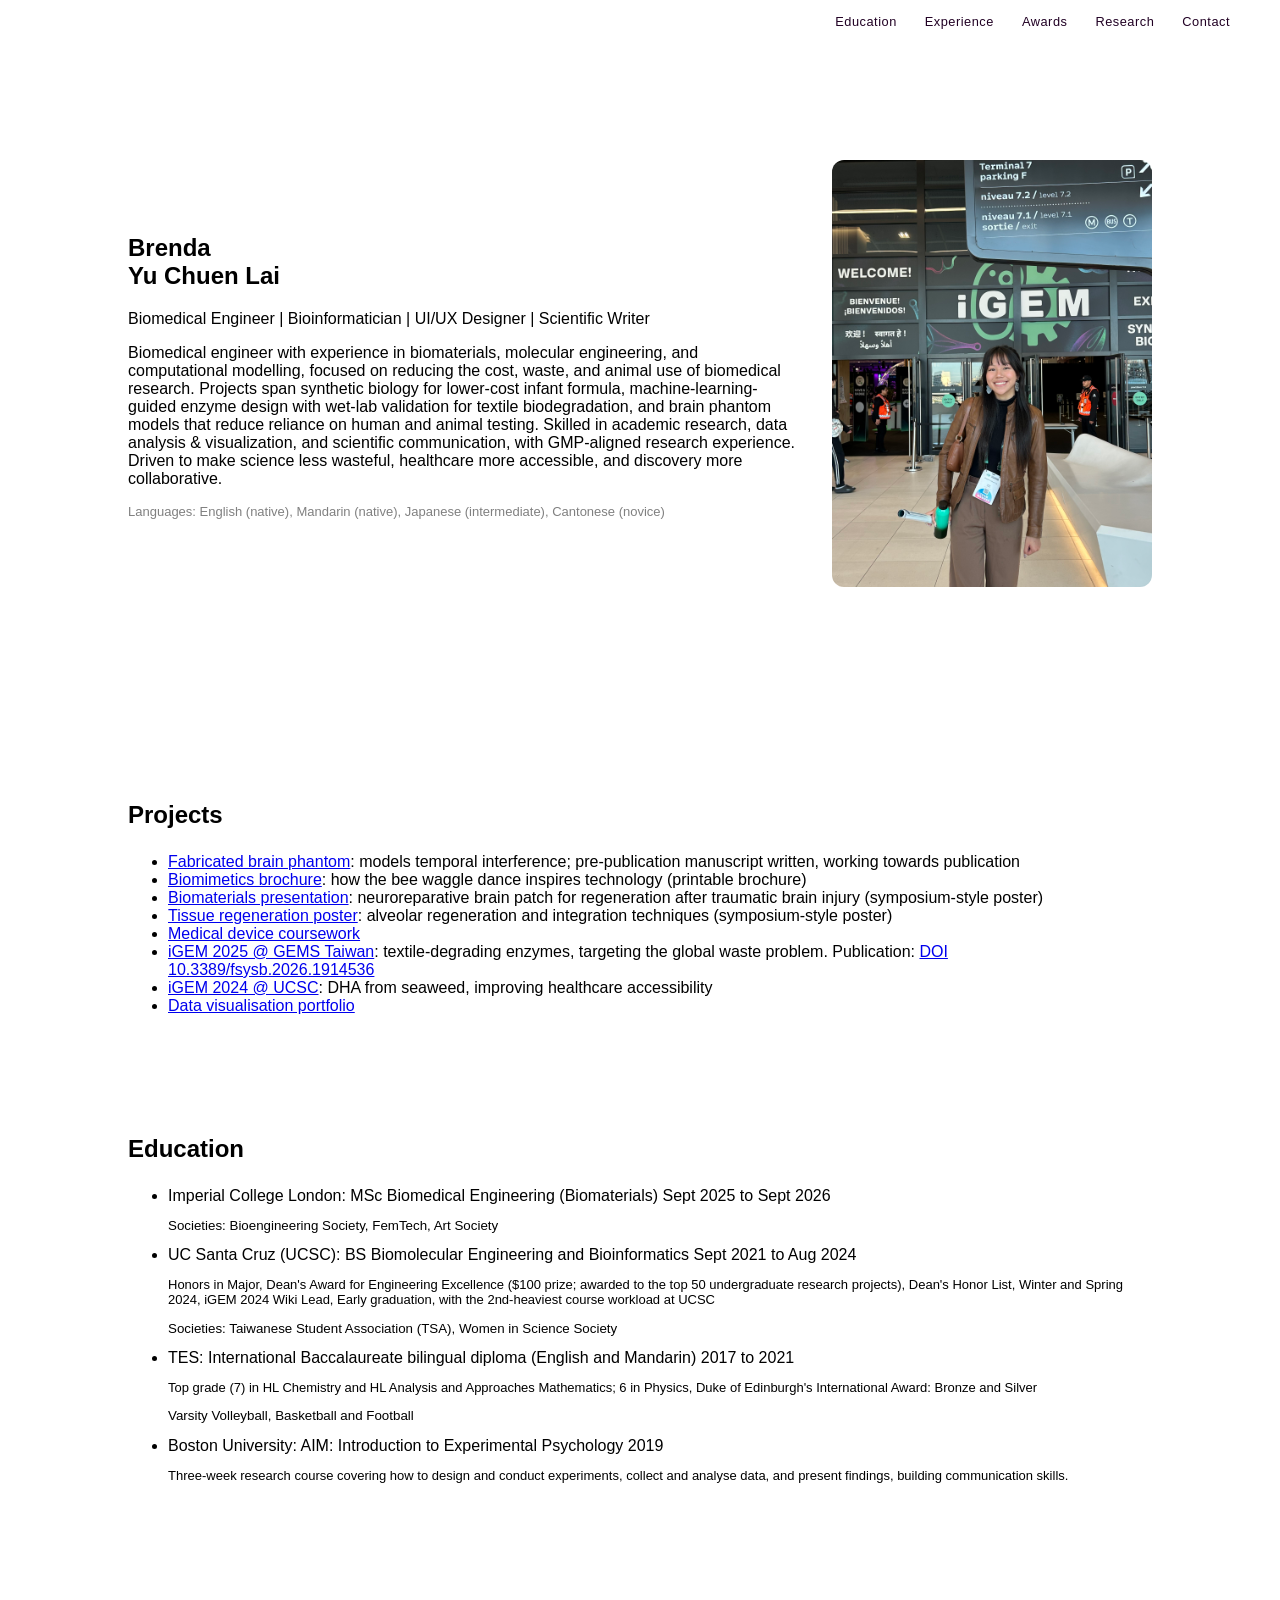
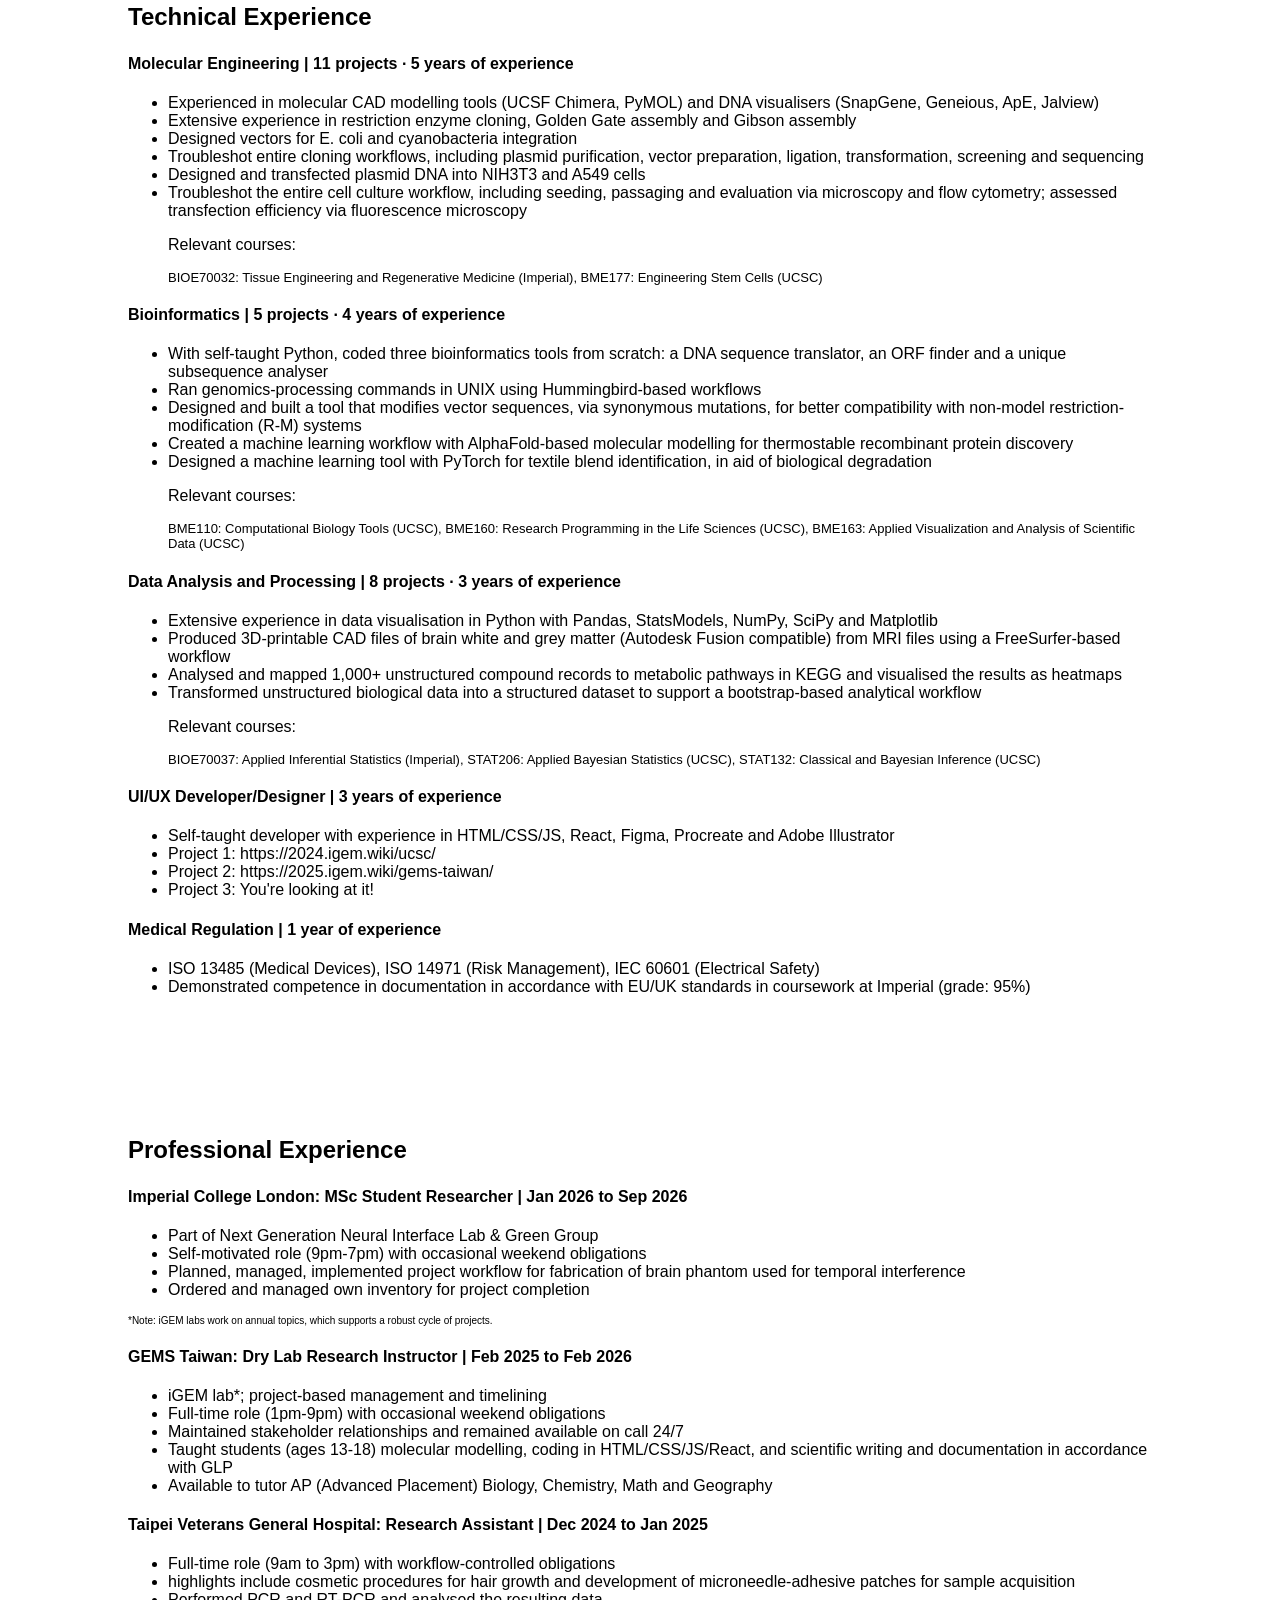
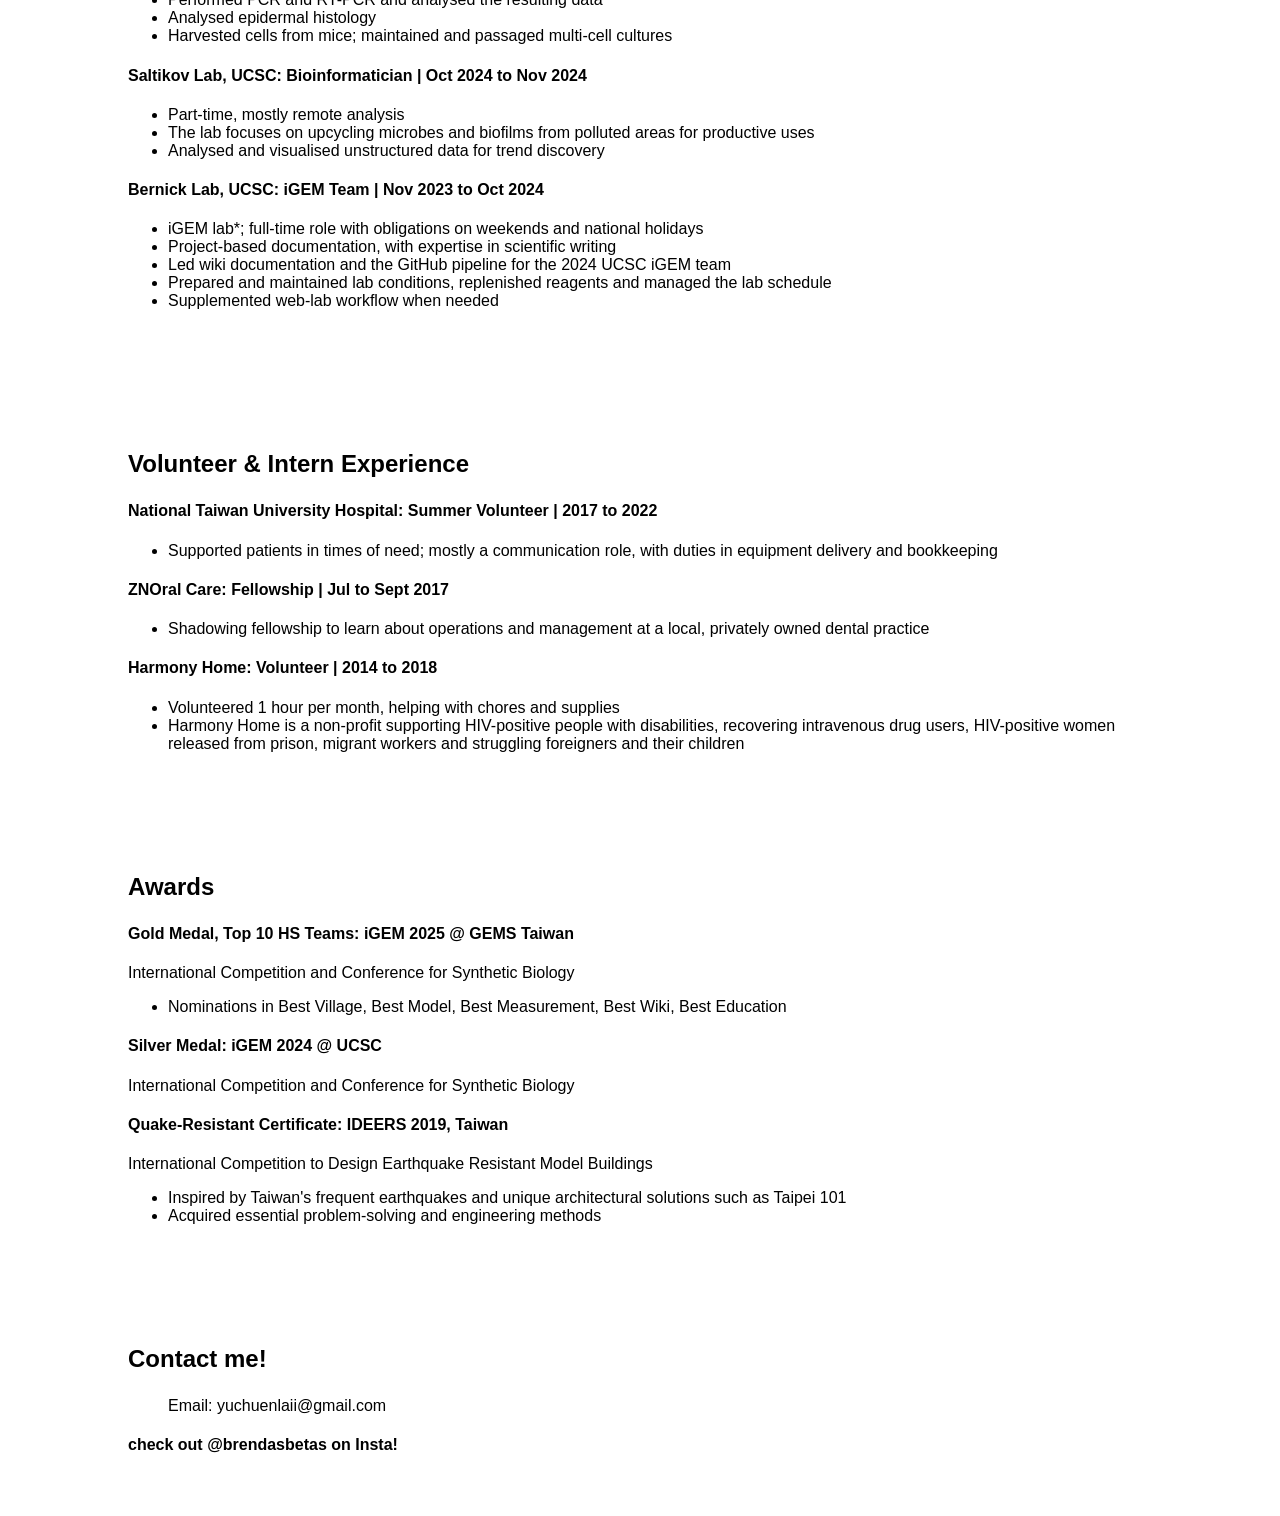
==== index.html @ f67ec800 "updates for icl" ====
<!DOCTYPE html>
<html lang="en">
<head>
<meta charset="UTF-8">
<meta name="viewport" content="width=device-width, initial-scale=1">
<title>Brenda Lai</title>
<link rel="stylesheet" href="style.css">
<link rel="script" href="script.js">
</head>

<nav>
  <a href="#education">Education</a> <a href="#experience">Experience</a> <a href="#award">Awards</a> <a href="#project">Research</a> <a href="#contact">Contact</a>
</nav>

<body>
<section class="block" id="top">

    <!-- spacer!!!! -->
  <div style="height: 20px;"></div> 

  <div class="wrap">
    <div class="content">
      <h1 style="padding-bottom: 0; margin-bottom: 0;">Brenda</h1> <h1 style="margin-top: 0; padding-top: 0;">Yu Chuen Lai</h1>
      <p> Biomedical Engineer | Bioinformatician | UI/UX Designer | Scientific Writer </p>
    
      <p>Biomedical engineer with experience in biomaterials, molecular engineering, and computational modelling, focused on reducing the cost, waste, and animal use of biomedical research. Projects span synthetic biology for lower-cost infant formula, machine-learning-guided enzyme design with wet-lab validation for textile biodegradation, and brain phantom models that reduce reliance on human and animal testing. Skilled in academic research, data analysis & visualization, and scientific communication, with GMP-aligned research experience. Driven to make science less wasteful, healthcare more accessible, and discovery more collaborative.</p>

       <p style="font-size: small; color: gray;">Languages: English (native), Mandarin (native), Japanese (intermediate), Cantonese (novice)</p>
    </div>
    <img src="images/pfp.jpeg" alt="profile-pic">
  </div>

      <!-- spacer!!!! -->
  <div style="height: 10px;"></div> 

</section>

<section class="block" id="project">
  <div class="content">
    <h3>Projects</h3>
    <ul>
        <li><a href="https://drive.google.com/file/d/1oObNJOzo3ZSQfBvVYp2CDYL-N9yR0d_E/view?usp=sharing" target="_blank">Fabricated brain phantom</a>: models temporal interference; pre-publication manuscript written, working towards publication</li>
        <li><a href="https://drive.google.com/file/d/19x2AgefGgnU2rGU5tV-9Z_4seEmFVf4-/view?usp=sharing" target="_blank">Biomimetics brochure</a>: how the bee waggle dance inspires technology (printable brochure)</li>
        <li><a href="https://drive.google.com/file/d/1cCCBAMvYH3qTa38HvvPystRBptXPM793/view?usp=sharing" target="_blank">Biomaterials presentation</a>: neuroreparative brain patch for regeneration after traumatic brain injury (symposium-style poster)</li>
        <li><a href="https://drive.google.com/file/d/1fHxNMU_yhmx_PR73va771denP9G02Zbn/view?usp=sharing" target="_blank">Tissue regeneration poster</a>: alveolar regeneration and integration techniques (symposium-style poster)</li>
        <li><a href="https://drive.google.com/file/d/1-V8itlwGt1YJjdF5t0oNTNPIC-G_yrzo/view?usp=sharing" target="_blank">Medical device coursework</a></li>
        <li><a href="https://2025.igem.wiki/gems-taiwan/">iGEM 2025 @ GEMS Taiwan</a>: textile-degrading enzymes, targeting the global waste problem. Publication: <a href="https://doi.org/10.3389/fsysb.2026.1914536" target="_blank" rel="noopener">DOI 10.3389/fsysb.2026.1914536</a></li>
        <li><a href="https://2024.igem.wiki/ucsc/home" target="_blank">iGEM 2024 @ UCSC</a>: DHA from seaweed, improving healthcare accessibility</li>
        <li><a href="https://drive.google.com/drive/folders/1pCjiveqkgBgXCwdiahEYS6m4gZLlfXS0?usp=drive_link" target="_blank">Data visualisation portfolio</a></li>
    </ul>
  </div>
</section>

<section class="block" id="education" >
  <div class="content">
    <h3>Education</h3>
    <ul>
      <li>Imperial College London: MSc Biomedical Engineering (Biomaterials)	Sept 2025 to Sept 2026</li>
      <p style="font-size: smaller;">Societies: Bioengineering Society, FemTech, Art Society</p>
      <li>UC Santa Cruz (UCSC): BS Biomolecular Engineering and Bioinformatics	Sept 2021 to Aug 2024</li>
      <p style="font-size: small;">Honors in Major, Dean's Award for Engineering Excellence ($100 prize; awarded to the top 50 undergraduate research projects), Dean's Honor List, Winter and Spring 2024, iGEM 2024 Wiki Lead, Early graduation, with the 2nd-heaviest course workload at UCSC</p>
      <p style="font-size: smaller;">Societies: Taiwanese Student Association (TSA), Women in Science Society</p>
      <li>TES: International Baccalaureate bilingual diploma (English and Mandarin)	2017 to 2021</li>
      <p style="font-size: small;">Top grade (7) in HL Chemistry and HL Analysis and Approaches Mathematics; 6 in Physics, Duke of Edinburgh's International Award: Bronze and Silver</p>
      <p style="font-size: smaller;">Varsity Volleyball, Basketball and Football</p>
      <li>Boston University: AIM: Introduction to Experimental Psychology	2019</li>
      <p style="font-size: small;">Three-week research course covering how to design and conduct experiments, collect and analyse data, and present findings, building communication skills.</p>
    </ul>
  </div>
</section>

<section class="block" id="experience" >
  <div class="content">
    <h3>Technical Experience</h3>
    <h4>Molecular Engineering | 11 projects  ·  5 years of experience</h4>
    <ul>
      <li>Experienced in molecular CAD modelling tools (UCSF Chimera, PyMOL) and DNA visualisers (SnapGene, Geneious, ApE, Jalview)</li>
      <li>Extensive experience in restriction enzyme cloning, Golden Gate assembly and Gibson assembly</li>
      <li>Designed vectors for E. coli and cyanobacteria integration</li>
      <li>Troubleshot entire cloning workflows, including plasmid purification, vector preparation, ligation, transformation, screening and sequencing</li>
      <li>Designed and transfected plasmid DNA into NIH3T3 and A549 cells</li>
      <li>Troubleshot the entire cell culture workflow, including seeding, passaging and evaluation via microscopy and flow cytometry; assessed transfection efficiency via fluorescence microscopy</li>
      <p>Relevant courses:</p>
      <p style="font-size: small;">BIOE70032: Tissue Engineering and Regenerative Medicine (Imperial), BME177: Engineering Stem Cells (UCSC)</p>
    </ul>

    <h4>Bioinformatics | 5 projects  ·  4 years of experience</h4>
    <ul>
      <li>With self-taught Python, coded three bioinformatics tools from scratch: a DNA sequence translator, an ORF finder and a unique subsequence analyser</li>
      <li>Ran genomics-processing commands in UNIX using Hummingbird-based workflows</li>
      <li>Designed and built a tool that modifies vector sequences, via synonymous mutations, for better compatibility with non-model restriction-modification (R-M) systems</li>
      <li>Created a machine learning workflow with AlphaFold-based molecular modelling for thermostable recombinant protein discovery</li>
      <li>Designed a machine learning tool with PyTorch for textile blend identification, in aid of biological degradation</li>
      <p>Relevant courses:</p>
      <p style="font-size: small;">BME110: Computational Biology Tools (UCSC), BME160: Research Programming in the Life Sciences (UCSC), BME163: Applied Visualization and Analysis of Scientific Data (UCSC)</p>
    </ul>

    <h4>Data Analysis and Processing | 8 projects  ·  3 years of experience</h4>
    <ul>
      <li>Extensive experience in data visualisation in Python with Pandas, StatsModels, NumPy, SciPy and Matplotlib</li>
      <li>Produced 3D-printable CAD files of brain white and grey matter (Autodesk Fusion compatible) from MRI files using a FreeSurfer-based workflow</li>
      <li>Analysed and mapped 1,000+ unstructured compound records to metabolic pathways in KEGG and visualised the results as heatmaps</li>
      <li>Transformed unstructured biological data into a structured dataset to support a bootstrap-based analytical workflow</li>
      <p>Relevant courses:</p>
      <p style="font-size: small;">BIOE70037: Applied Inferential Statistics (Imperial), STAT206: Applied Bayesian Statistics (UCSC), STAT132: Classical and Bayesian Inference (UCSC)</p>
    </ul>

    <h4>UI/UX Developer/Designer | 3 years of experience</h4>
    <ul>
      <li>Self-taught developer with experience in HTML/CSS/JS, React, Figma, Procreate and Adobe Illustrator</li>
      <li>Project 1: https://2024.igem.wiki/ucsc/</li>
      <li>Project 2: https://2025.igem.wiki/gems-taiwan/</li>
      <li>Project 3: You're looking at it!</li>
    </ul>

    <h4>Medical Regulation | 1 year of experience</h4>
    <ul>
      <li>ISO 13485 (Medical Devices), ISO 14971 (Risk Management), IEC 60601 (Electrical Safety)</li>
      <li>Demonstrated competence in documentation in accordance with EU/UK standards in coursework at Imperial (grade: 95%)</li>
    </ul>
  </div>

  <div class="content">
    <h3>Professional Experience</h3>
    <h4>Imperial College London: MSc Student Researcher | Jan 2026 to Sep 2026</h4>
    <ul>
      <li>Part of Next Generation Neural Interface Lab & Green Group</li>
      <li>Self-motivated role (9pm-7pm) with occasional weekend obligations</li>
      <li>Planned, managed, implemented project workflow for fabrication of brain phantom used for temporal interference</li>
      <li>Ordered and managed own inventory for project completion</li>
    </ul>

    <p style="font-size: x-small;">*Note: iGEM labs work on annual topics, which supports a robust cycle of projects.</p>
    <h4>GEMS Taiwan: Dry Lab Research Instructor | Feb 2025 to Feb 2026</h4> 
    <ul>
      <li>iGEM lab*; project-based management and timelining</li>
      <li>Full-time role (1pm-9pm) with occasional weekend obligations</li>
      <li>Maintained stakeholder relationships and remained available on call 24/7</li>
      <li>Taught students (ages 13-18) molecular modelling, coding in HTML/CSS/JS/React, and scientific writing and documentation in accordance with GLP</li>
      <li>Available to tutor AP (Advanced Placement) Biology, Chemistry, Math and Geography</li>
    </ul>

    <h4>Taipei Veterans General Hospital: Research Assistant |	Dec 2024 to Jan 2025</h4>
    <ul>
      <li>Full-time role (9am to 3pm) with workflow-controlled obligations</li> 
      <li>highlights include cosmetic procedures for hair growth and development of  microneedle-adhesive patches for sample acquisition</li>
      <li>Performed PCR and RT-PCR and analysed the resulting data</li>
      <li>Analysed epidermal histology</li>
      <li>Harvested cells from mice; maintained and passaged multi-cell cultures</li>
    </ul>

    <h4>Saltikov Lab, UCSC: Bioinformatician | Oct 2024 to Nov 2024</h4>
    <ul>
      <li>Part-time, mostly remote analysis</li>
      <li>The lab focuses on upcycling microbes and biofilms from polluted areas for productive uses</li>
      <li>Analysed and visualised unstructured data for trend discovery</li>
    </ul>

    <h4>Bernick Lab, UCSC: iGEM Team |	Nov 2023 to Oct 2024</h4>
    <ul>
      <li>iGEM lab*; full-time role with obligations on weekends and national holidays</li>
      <li>Project-based documentation, with expertise in scientific writing</li>
      <li>Led wiki documentation and the GitHub pipeline for the 2024 UCSC iGEM team</li>
      <li>Prepared and maintained lab conditions, replenished reagents and managed the lab schedule</li>
      <li>Supplemented web-lab workflow when needed</li>
    </ul>
  </div>

  <div class="content">
    <h3>Volunteer & Intern Experience</h3>
    <h4>National Taiwan University Hospital: Summer Volunteer |	2017 to 2022</h4>
    <ul>
      <li>Supported patients in times of need; mostly a communication role, with duties in equipment delivery and bookkeeping</li>
    </ul>

    <h4>ZNOral Care: Fellowship	| Jul to Sept 2017</h4>
    <ul>
      <li>Shadowing fellowship to learn about operations and management at a local, privately owned dental practice</li>
    </ul>

    <h4>Harmony Home: Volunteer | 2014 to 2018</h4>
    <ul>
      <li>Volunteered 1 hour per month, helping with chores and supplies</li>
      <li>Harmony Home is a non-profit supporting HIV-positive people with disabilities, recovering intravenous drug users, HIV-positive women released from prison, migrant workers and struggling foreigners and their children</li>
    </ul>
  </div>
</section>

<section class="block" id="award" >
  <div class="content">
    <h3>Awards</h3>
    <h4>Gold Medal, Top 10 HS Teams: iGEM 2025 @ GEMS Taiwan</h4>
    <p>International Competition and Conference for Synthetic Biology</p>
    <ul>
      <li>Nominations in Best Village, Best Model, Best Measurement, Best Wiki, Best Education</li>
    </ul>

    <h4>Silver Medal: iGEM 2024 @ UCSC</h4>
    <p>International Competition and Conference for Synthetic Biology</p>

    <h4>Quake-Resistant Certificate: IDEERS 2019, Taiwan</h4>
    <p>International Competition to Design Earthquake Resistant Model Buildings</p>
    <ul>
      <li>Inspired by Taiwan's frequent earthquakes and unique architectural solutions such as Taipei 101</li>
      <li>Acquired essential problem-solving and engineering methods</li>
    </ul>
  </div>
</section>

<section class="block" id="contact">
  <div class="content">
    <h3>Contact me!</h3>
    <ul>
      <p>Email: yuchuenlaii@gmail.com</p>
    </ul>
    <h4>check out @brendasbetas on Insta!</h3>
  </div>
</section>
</body>
</html>
---- style.css ----
/* imports!!! */
*, *::before, *::after {
  box-sizing: border-box;
}

body {
  margin: 0; /* removes the default 8px gap */
  font-family: 'Trebuchet MS', 'Lucida Sans Unicode', 'Lucida Grande', 'Lucida Sans', Arial, sans-serif;
}

.rubik-text {
  font-family: "Rubik Maze", sans-serif;
  font-optical-sizing: auto;
  font-size: 5em;
  font-weight: 300;
  font-style: normal;
  margin-bottom: 20px;
  color: #FEFFFE;
}

/* nav !!! */
nav {
  position: fixed;   /* changed from sticky so the gradient shows behind it */
  top: 0;
  left: 0;
  z-index: 1000;

  width: 100%;
  background-color: transparent;
  padding: 10px 50px;
  box-sizing: border-box;

  display: flex;
  justify-content: right;
  align-items: center;
  flex-wrap: wrap;
  gap: 8px 28px;
}

nav a {
  color: #210124; /* matches your block background */
  text-decoration: none;
  font-size: 0.8rem;
  letter-spacing: 0.04em;
  padding: 4px 0;
  border-bottom: 2px solid transparent; /* reserves space so hover doesn't shift layout */
  transition: border-color 0.2s, color 0.2s;
}

nav a:hover,
nav a:focus-visible {
  color: #750D37;
}

/* body !!! BLOCK & WRAP (for images)*/
.block {
  width: 100%;
  padding: 40px 0 ;

  display: flex;
  flex-direction: column;  /* stacks children vertically */
  align-items: center;     /* now centers horizontally */
  justify-content: center; /* now centers vertically (only visible if block has extra height) */
  gap: 100px;               /* space between the stacked boxes */
}

.block .wrap {
  width: 80%; 
  display: flex; 
  align-items: center; 
  gap: 32px; 
  flex-wrap: wrap;
}


.block .wrap .content {
  width: auto;
  flex: 1 1 0;      /* text takes all remaining space */
  min-width: 0;     /* lets long words/headings shrink instead of overflowing */
}

.block .wrap img {
  flex: 0 0 30%;    /* image is 30% of the row, so it scales with the screen */
  max-width: 320px; /* but never gets huge on wide monitors */
  height: auto;
  border-radius: 12px;
}

@media (max-width: 700px) {
  .block .wrap {
    width: 90%;
    flex-direction: column-reverse;
    gap: 20px;
  }

  .block .wrap .content {
    flex: none;
    width: 100%;
  }

  .block .wrap img {
    flex: none; 
    width: 60%;
    max-width: 260px;
  }
}

/* body!!!! CONTENT */
.content {
  width: 80%;
  text-align: left;
}

.content h3{
  font-size: x-large;
}

.content .title {
  display: inline-block; 
  border: 2px solid currentColor; 
  color: #B3DEC1; 
  border-radius: 999px; 
  padding: 4px 16px; 
  margin: 0 8px 8px 0;
}

.content .title:hover,
.content .title:focus-visible {
  color: #3bc469;
}
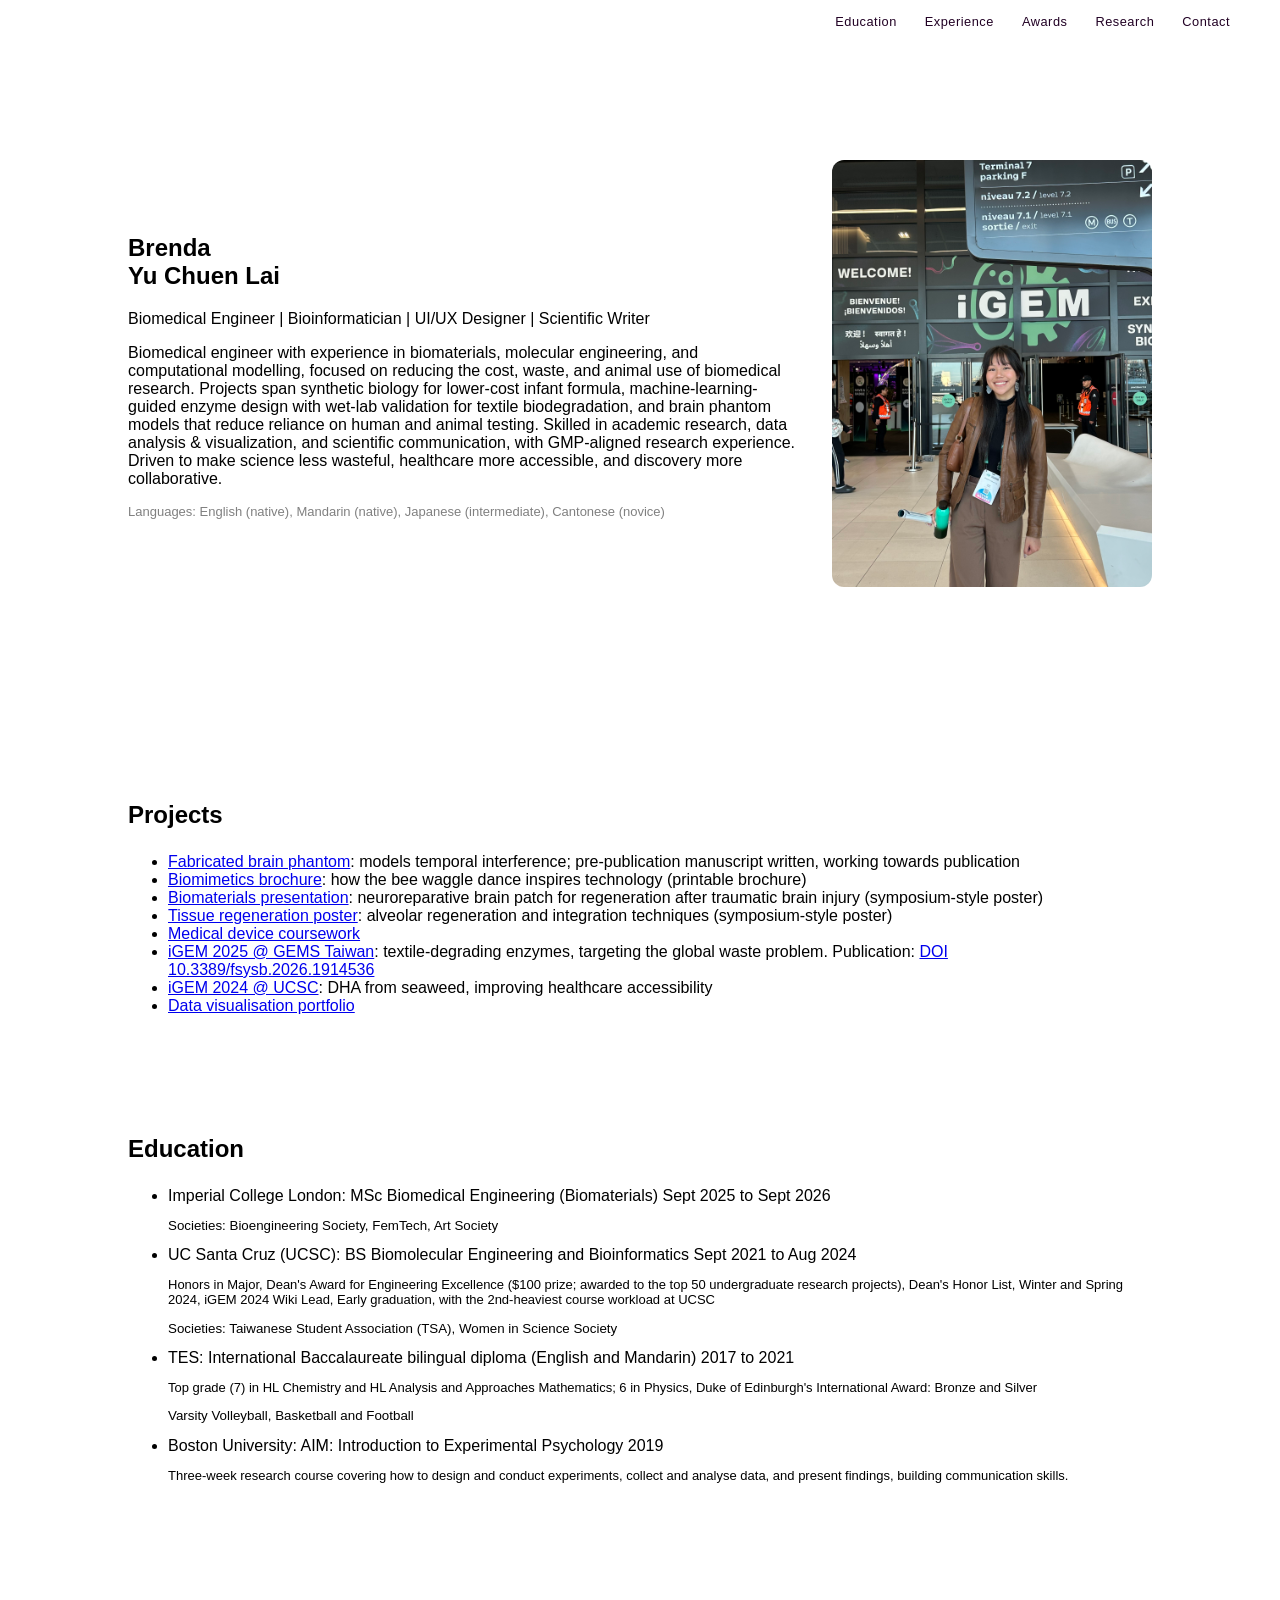
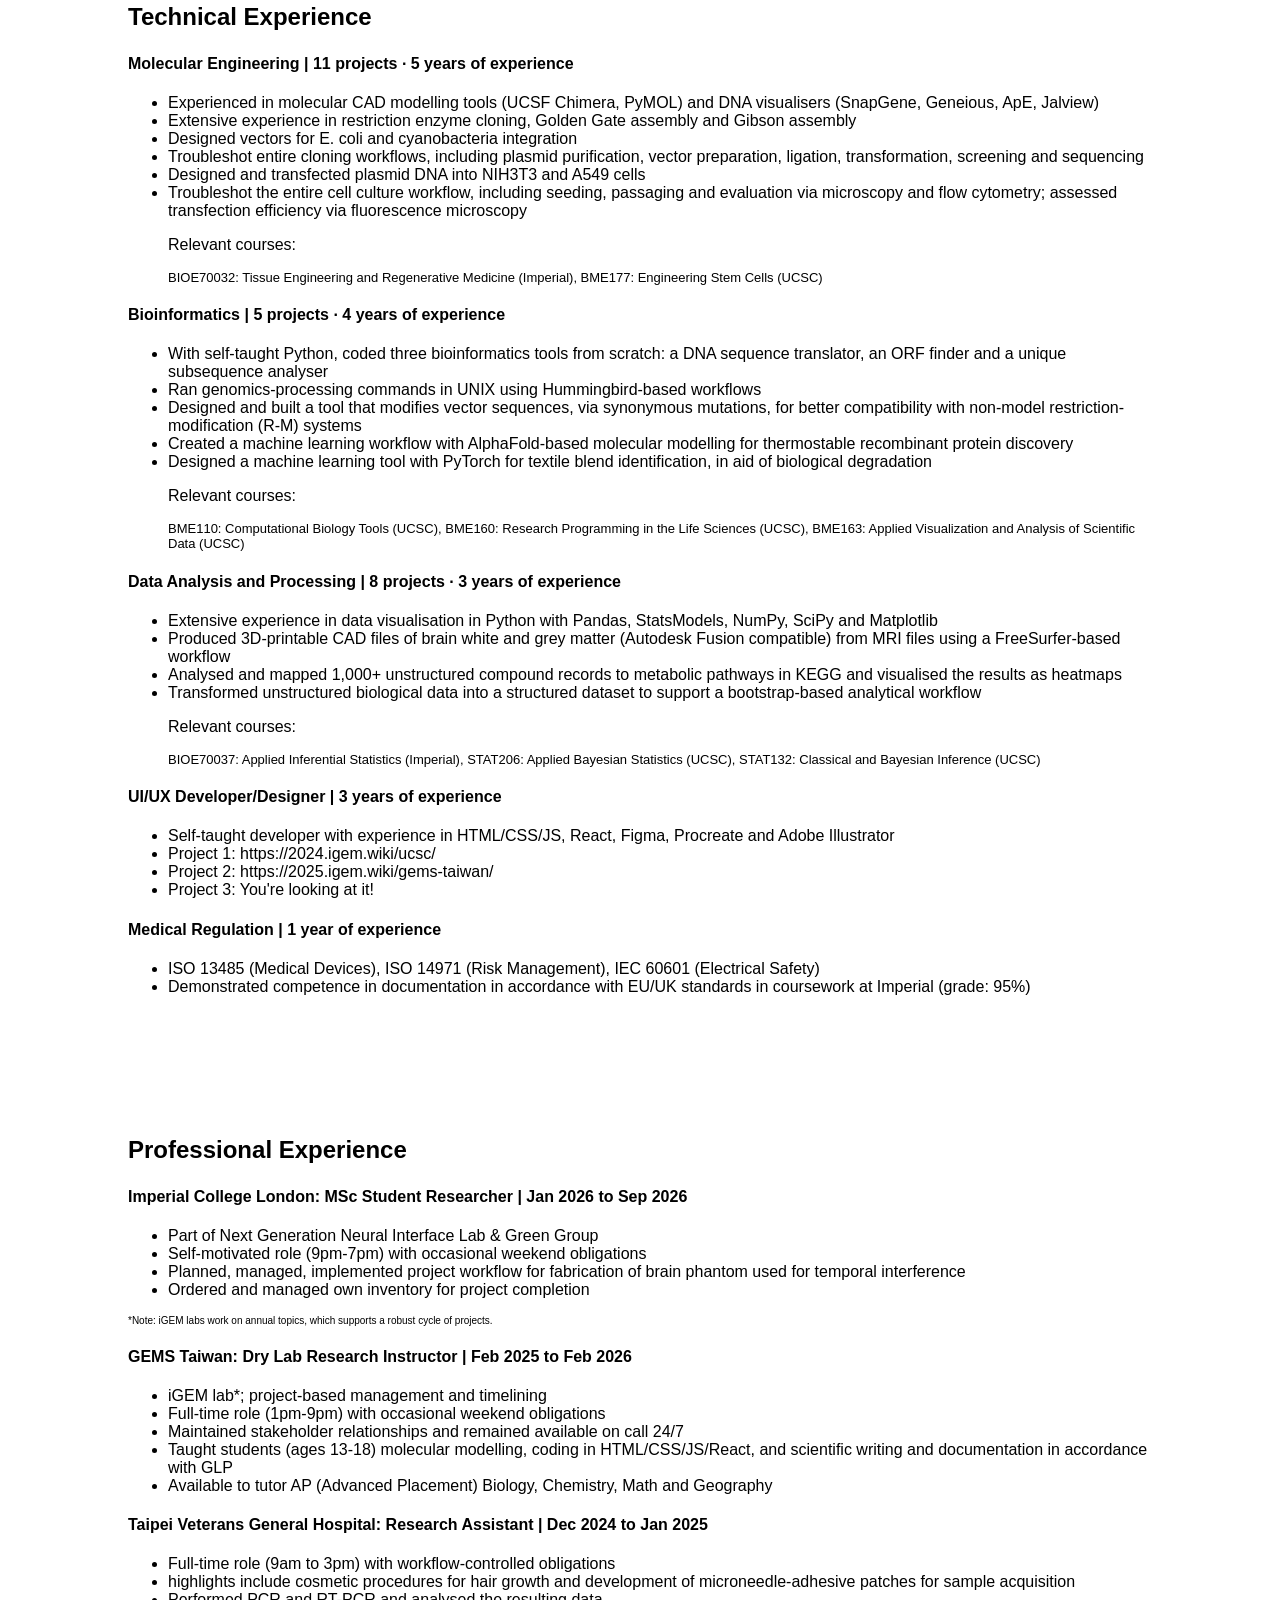
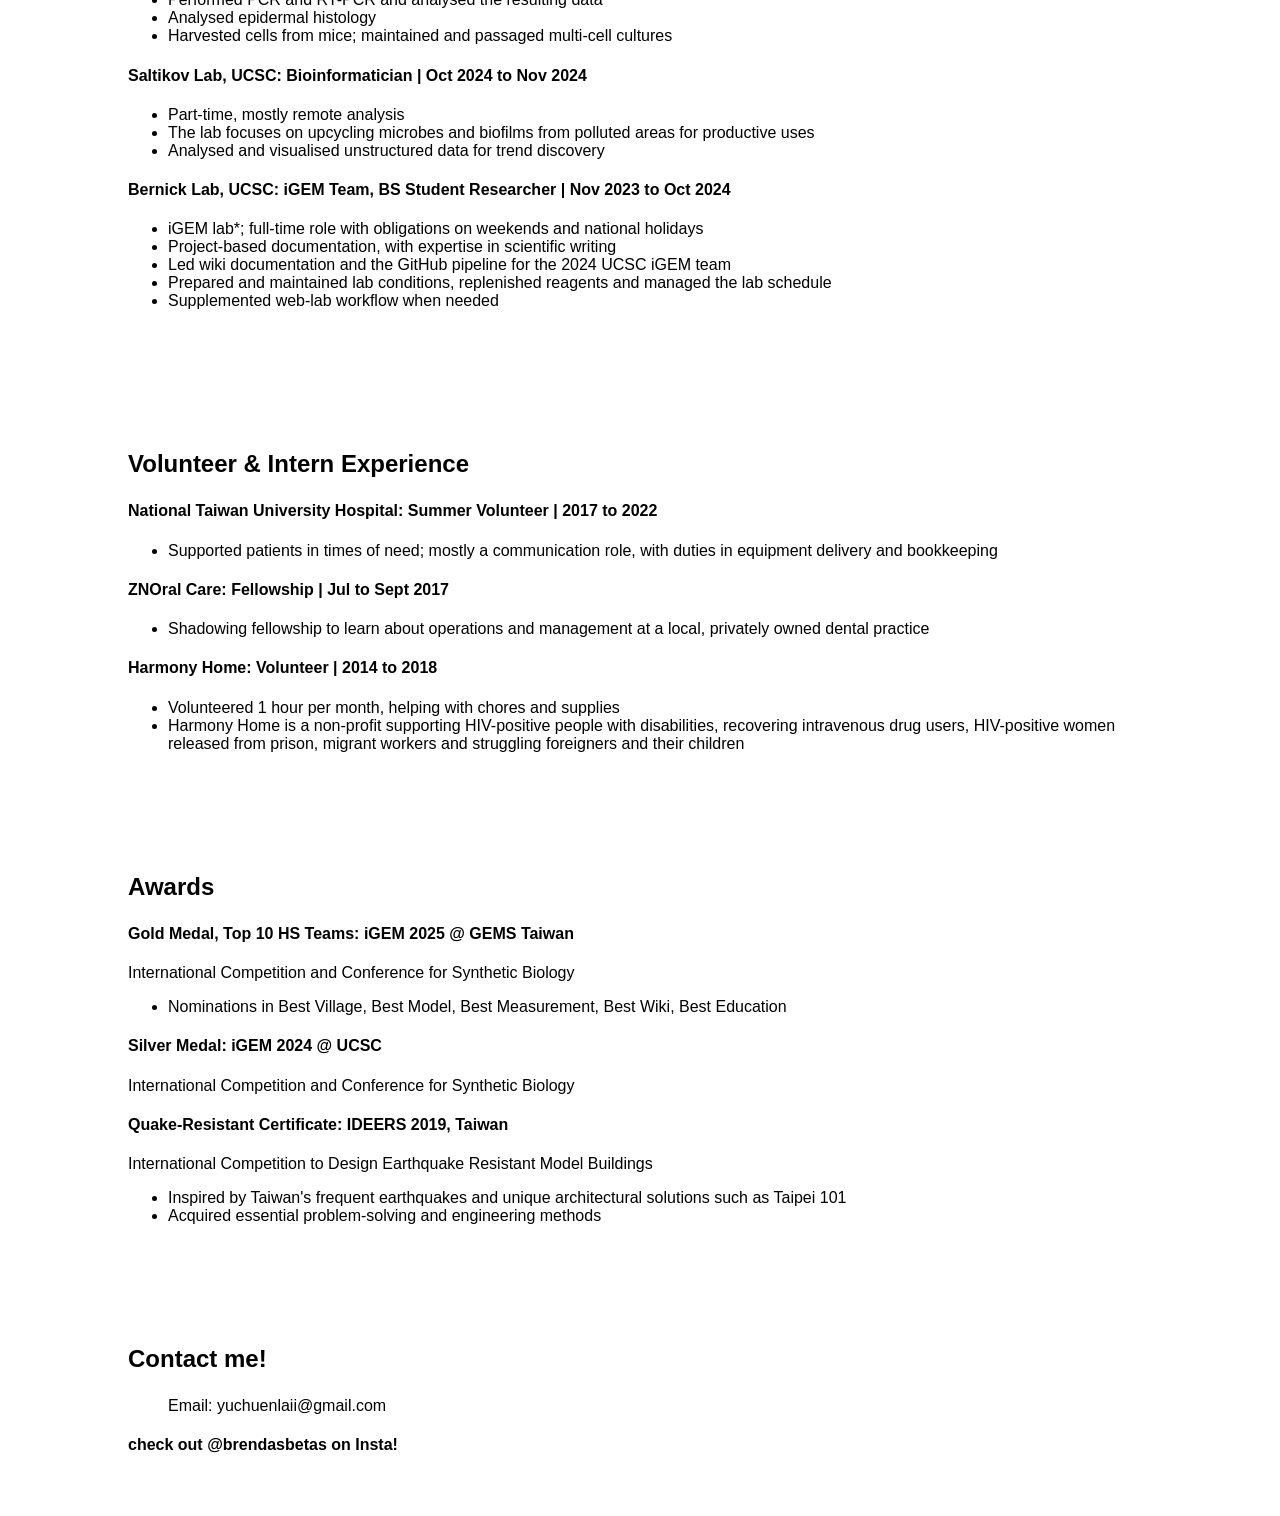
==== commit 82ee591c: "wording fixes" ====
--- a/index.html
+++ b/index.html
@@ -156,7 +156,7 @@
       <li>Analysed and visualised unstructured data for trend discovery</li>
     </ul>
 
-    <h4>Bernick Lab, UCSC: iGEM Team |	Nov 2023 to Oct 2024</h4>
+    <h4>Bernick Lab, UCSC: iGEM Team, BS Student Researcher |	Nov 2023 to Oct 2024</h4>
     <ul>
       <li>iGEM lab*; full-time role with obligations on weekends and national holidays</li>
       <li>Project-based documentation, with expertise in scientific writing</li>
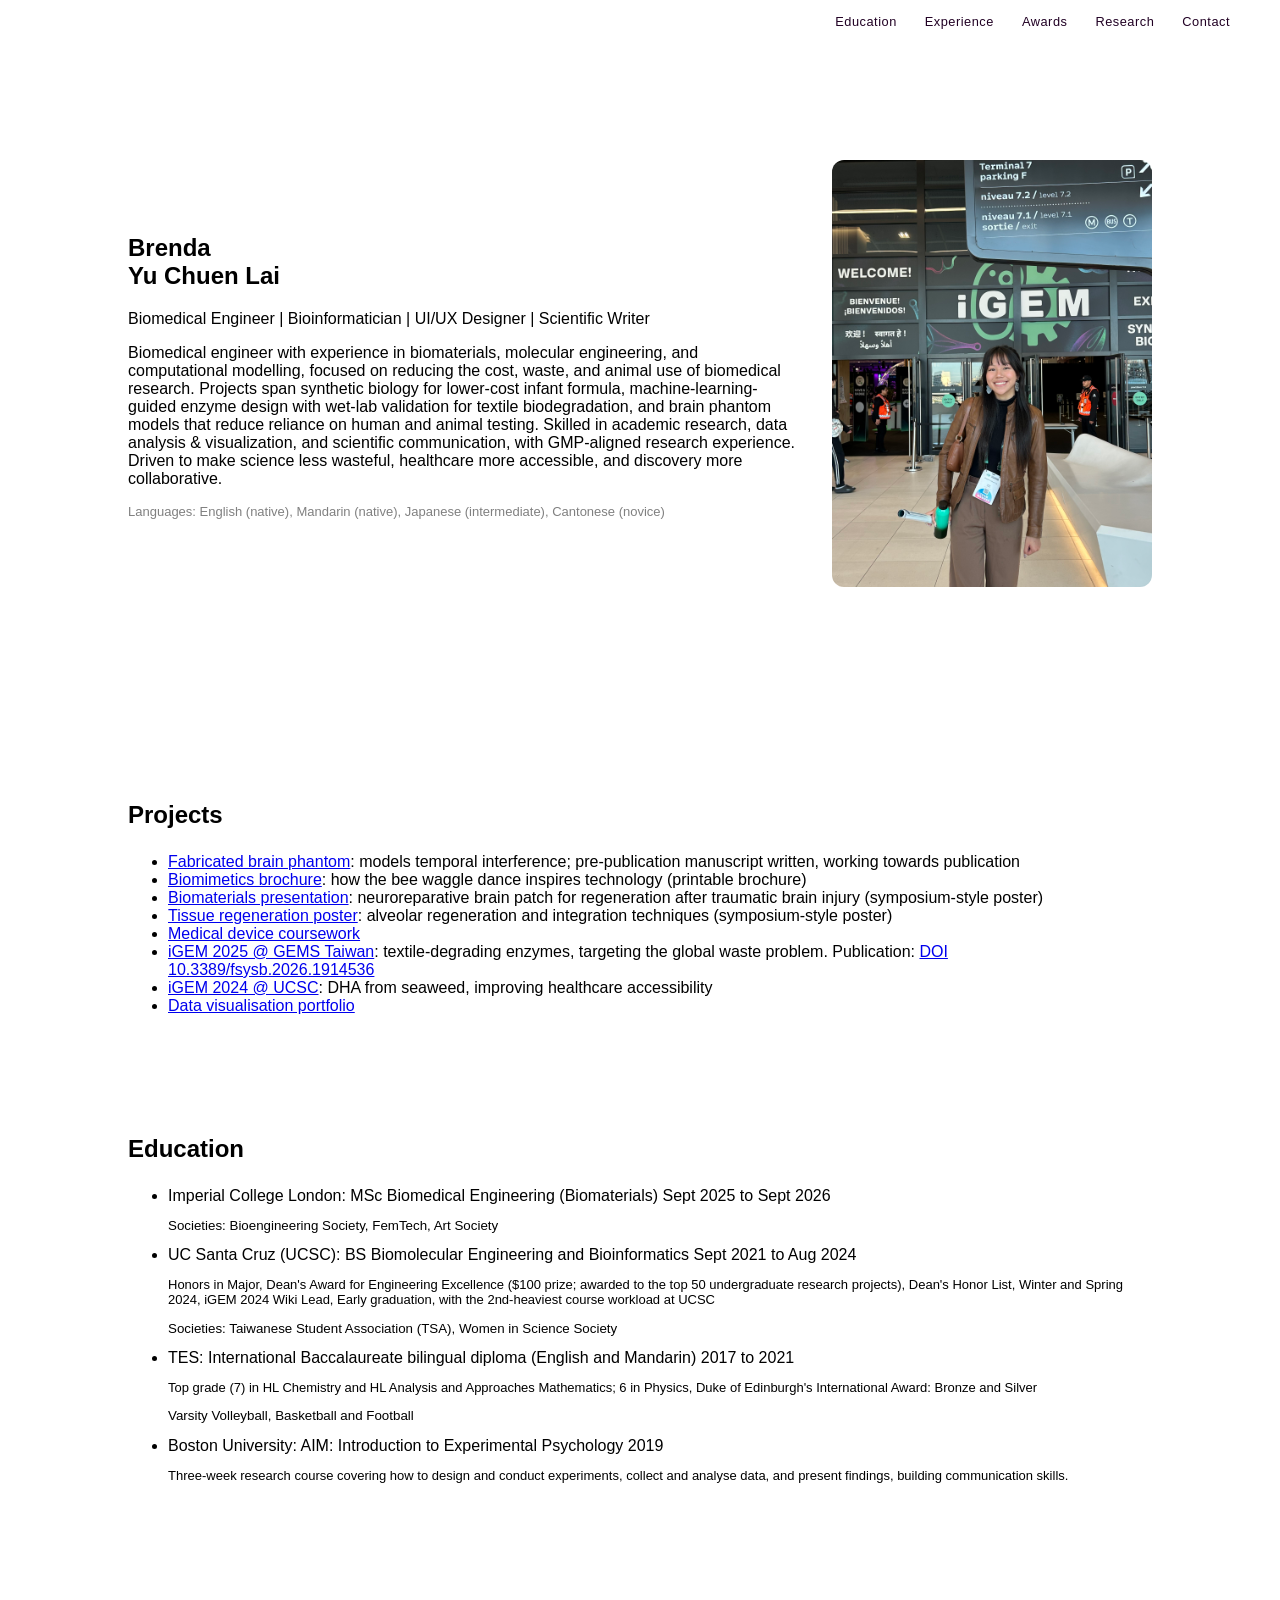
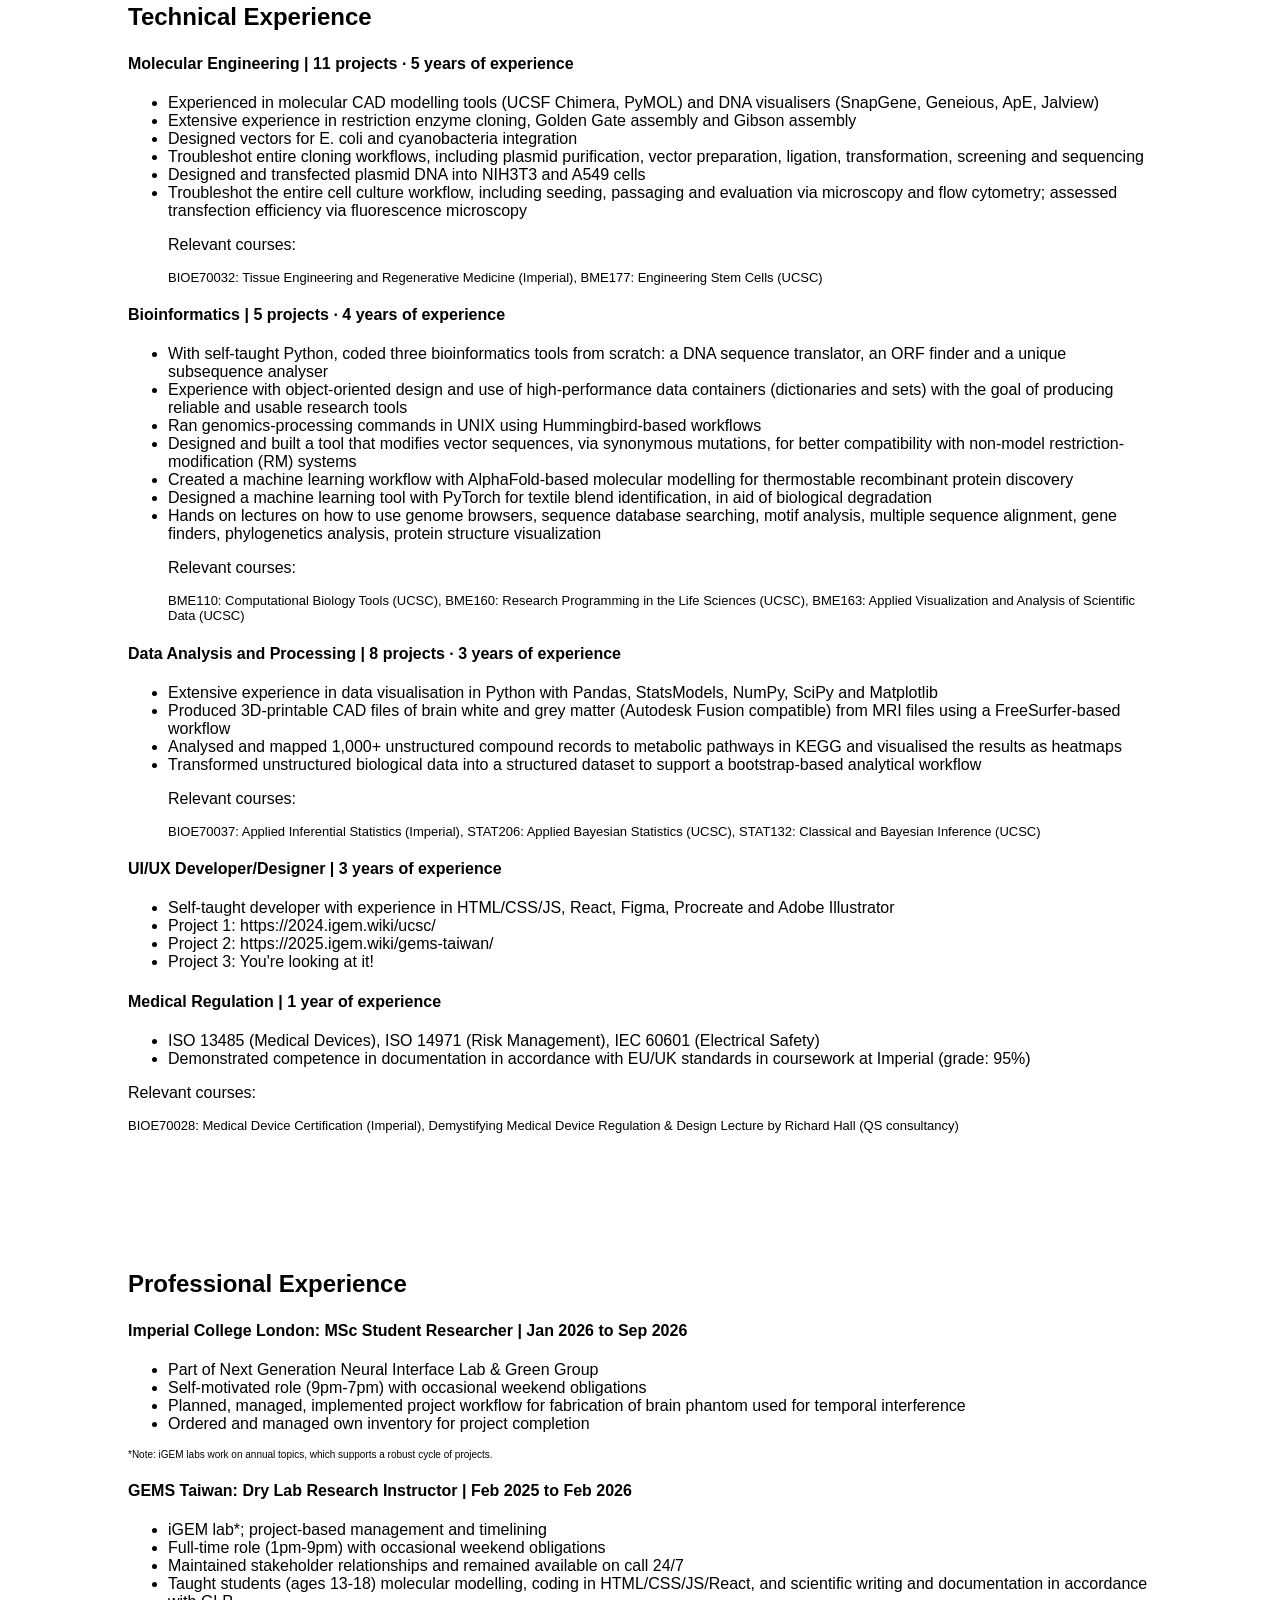
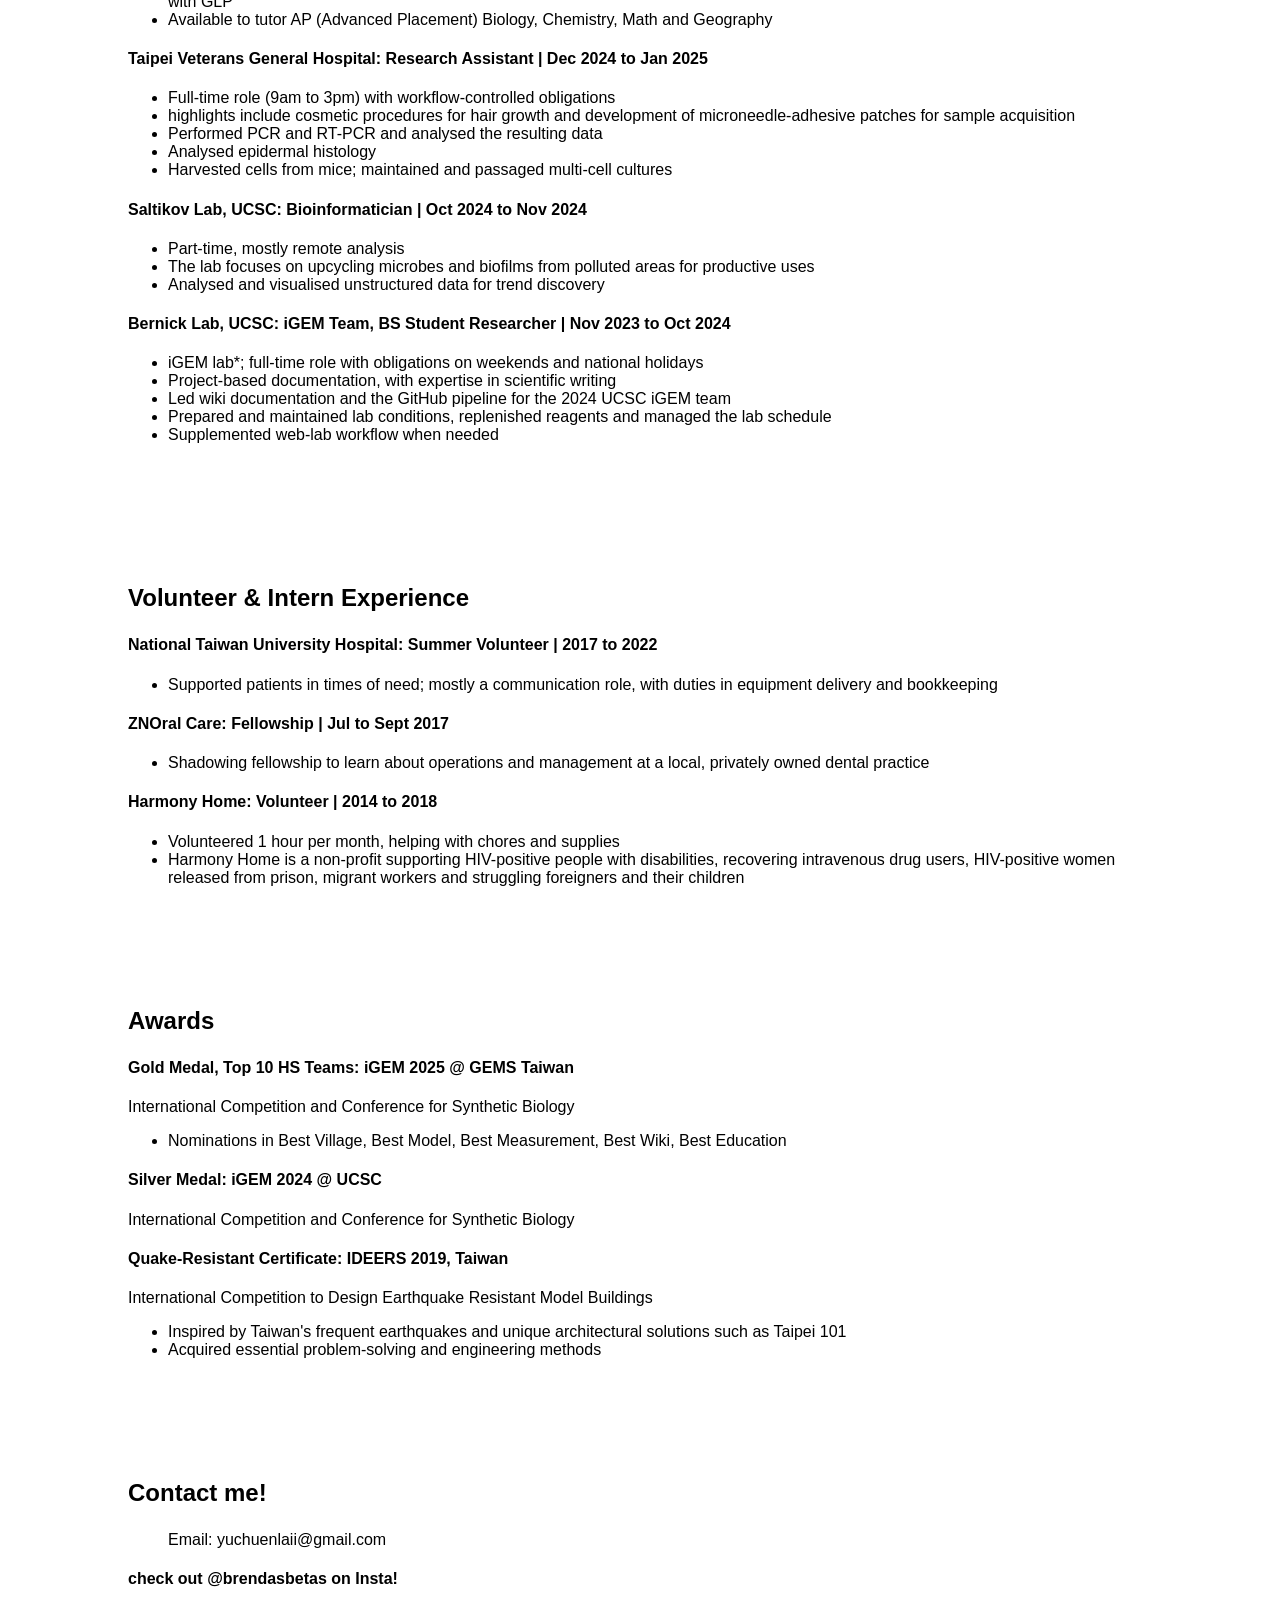
==== commit e342e3d2: "updates in BMEB" ====
--- a/index.html
+++ b/index.html
@@ -87,10 +87,12 @@
     <h4>Bioinformatics | 5 projects  ·  4 years of experience</h4>
     <ul>
       <li>With self-taught Python, coded three bioinformatics tools from scratch: a DNA sequence translator, an ORF finder and a unique subsequence analyser</li>
+      <li>Experience with object-oriented design and use of high-performance data containers (dictionaries and sets) with the goal of producing reliable and usable research tools</li>
       <li>Ran genomics-processing commands in UNIX using Hummingbird-based workflows</li>
-      <li>Designed and built a tool that modifies vector sequences, via synonymous mutations, for better compatibility with non-model restriction-modification (R-M) systems</li>
+      <li>Designed and built a tool that modifies vector sequences, via synonymous mutations, for better compatibility with non-model restriction-modification (RM) systems</li>
       <li>Created a machine learning workflow with AlphaFold-based molecular modelling for thermostable recombinant protein discovery</li>
       <li>Designed a machine learning tool with PyTorch for textile blend identification, in aid of biological degradation</li>
+      <li>Hands on lectures on how to use genome browsers, sequence database searching, motif analysis, multiple sequence alignment, gene finders, phylogenetics analysis, protein structure visualization</li>
       <p>Relevant courses:</p>
       <p style="font-size: small;">BME110: Computational Biology Tools (UCSC), BME160: Research Programming in the Life Sciences (UCSC), BME163: Applied Visualization and Analysis of Scientific Data (UCSC)</p>
     </ul>
@@ -118,6 +120,8 @@
       <li>ISO 13485 (Medical Devices), ISO 14971 (Risk Management), IEC 60601 (Electrical Safety)</li>
       <li>Demonstrated competence in documentation in accordance with EU/UK standards in coursework at Imperial (grade: 95%)</li>
     </ul>
+    <p>Relevant courses:</p>
+      <p style="font-size: small;">BIOE70028: Medical Device Certification (Imperial), Demystifying Medical Device Regulation & Design Lecture by Richard Hall (QS consultancy) </p>
   </div>
 
   <div class="content">
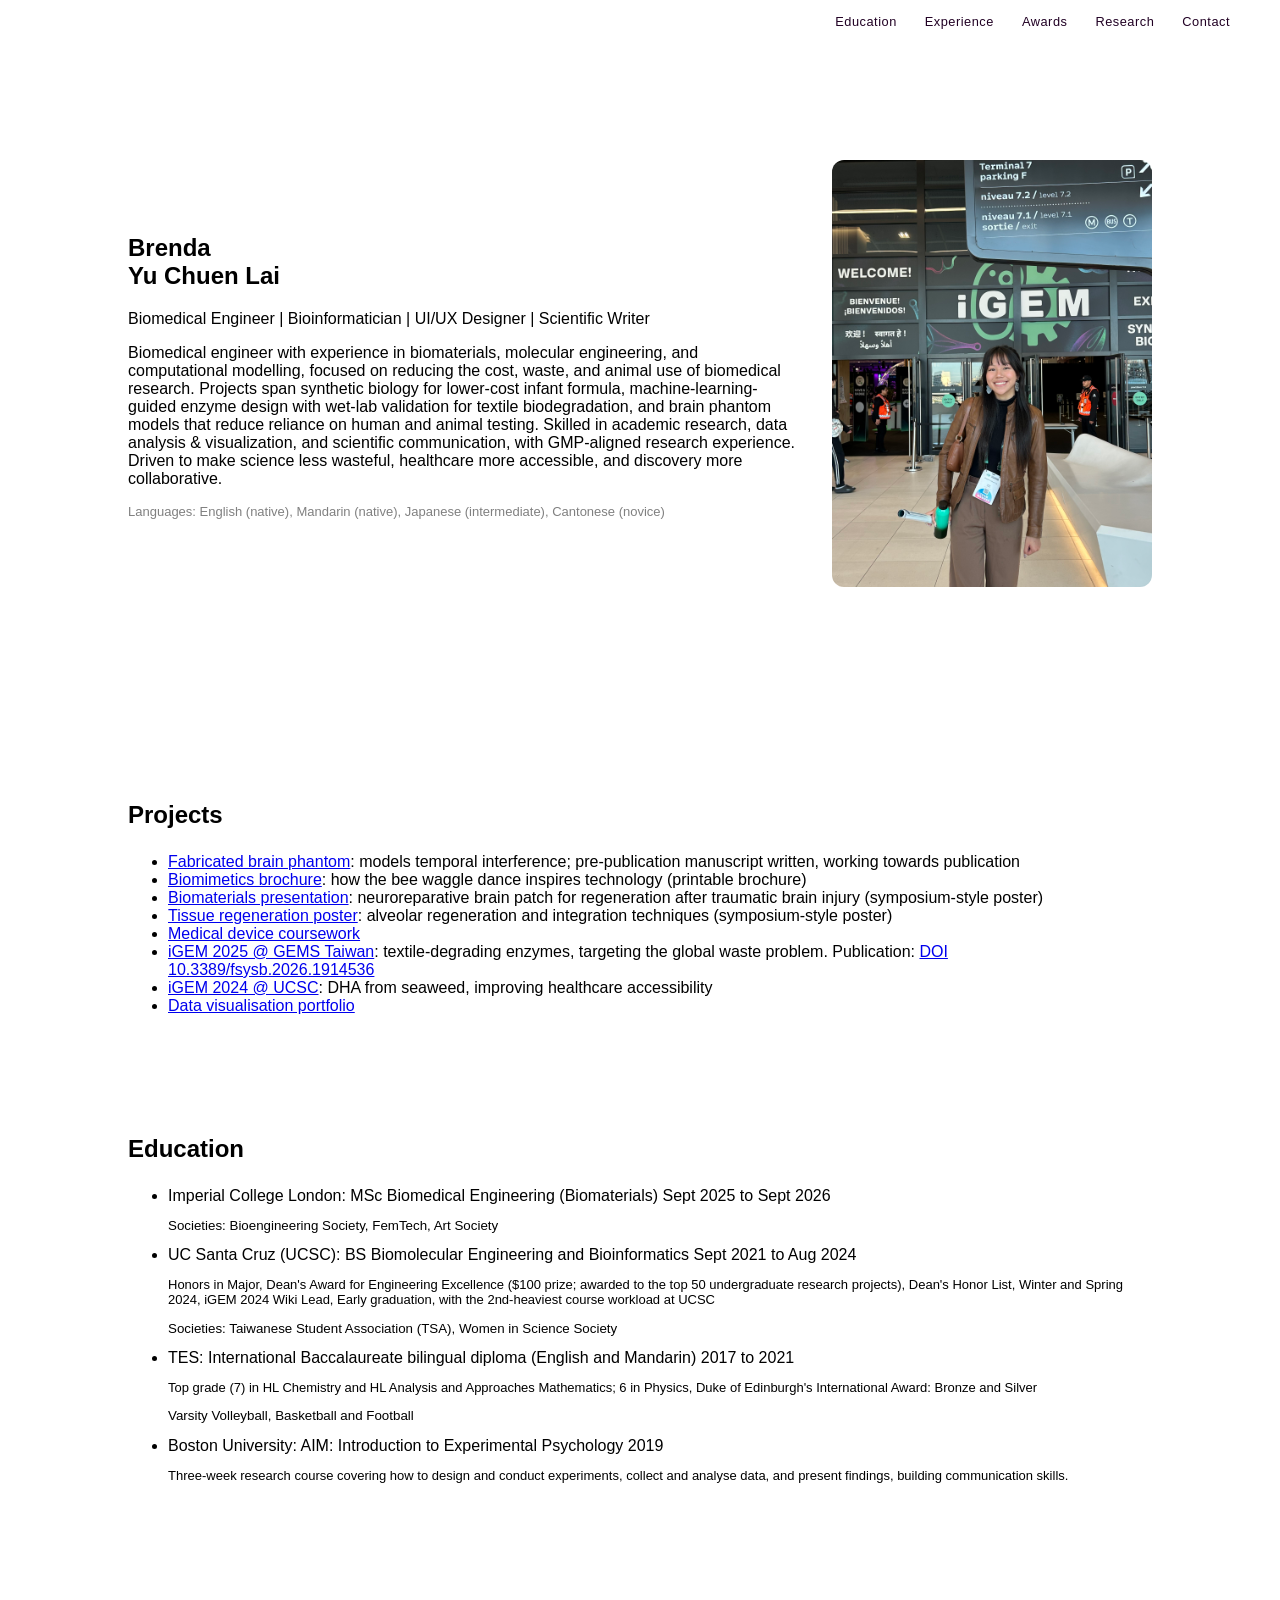
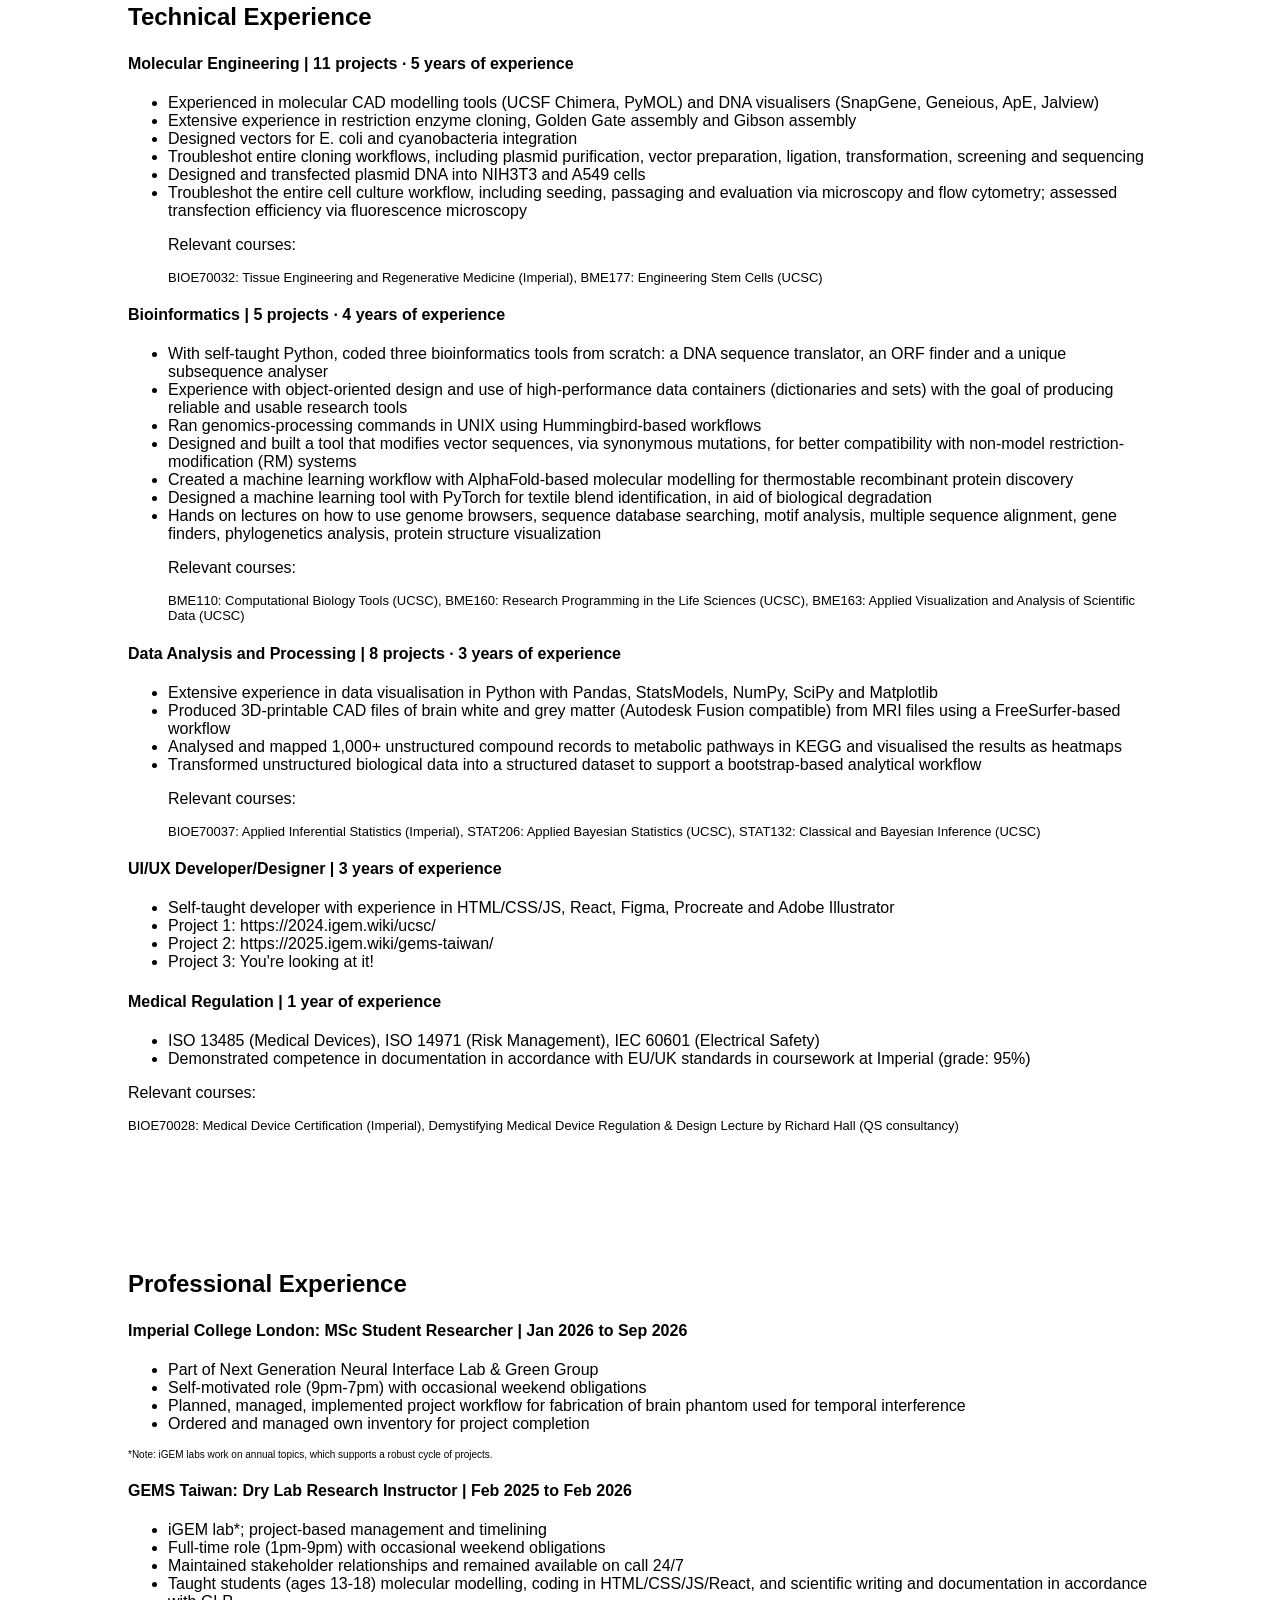
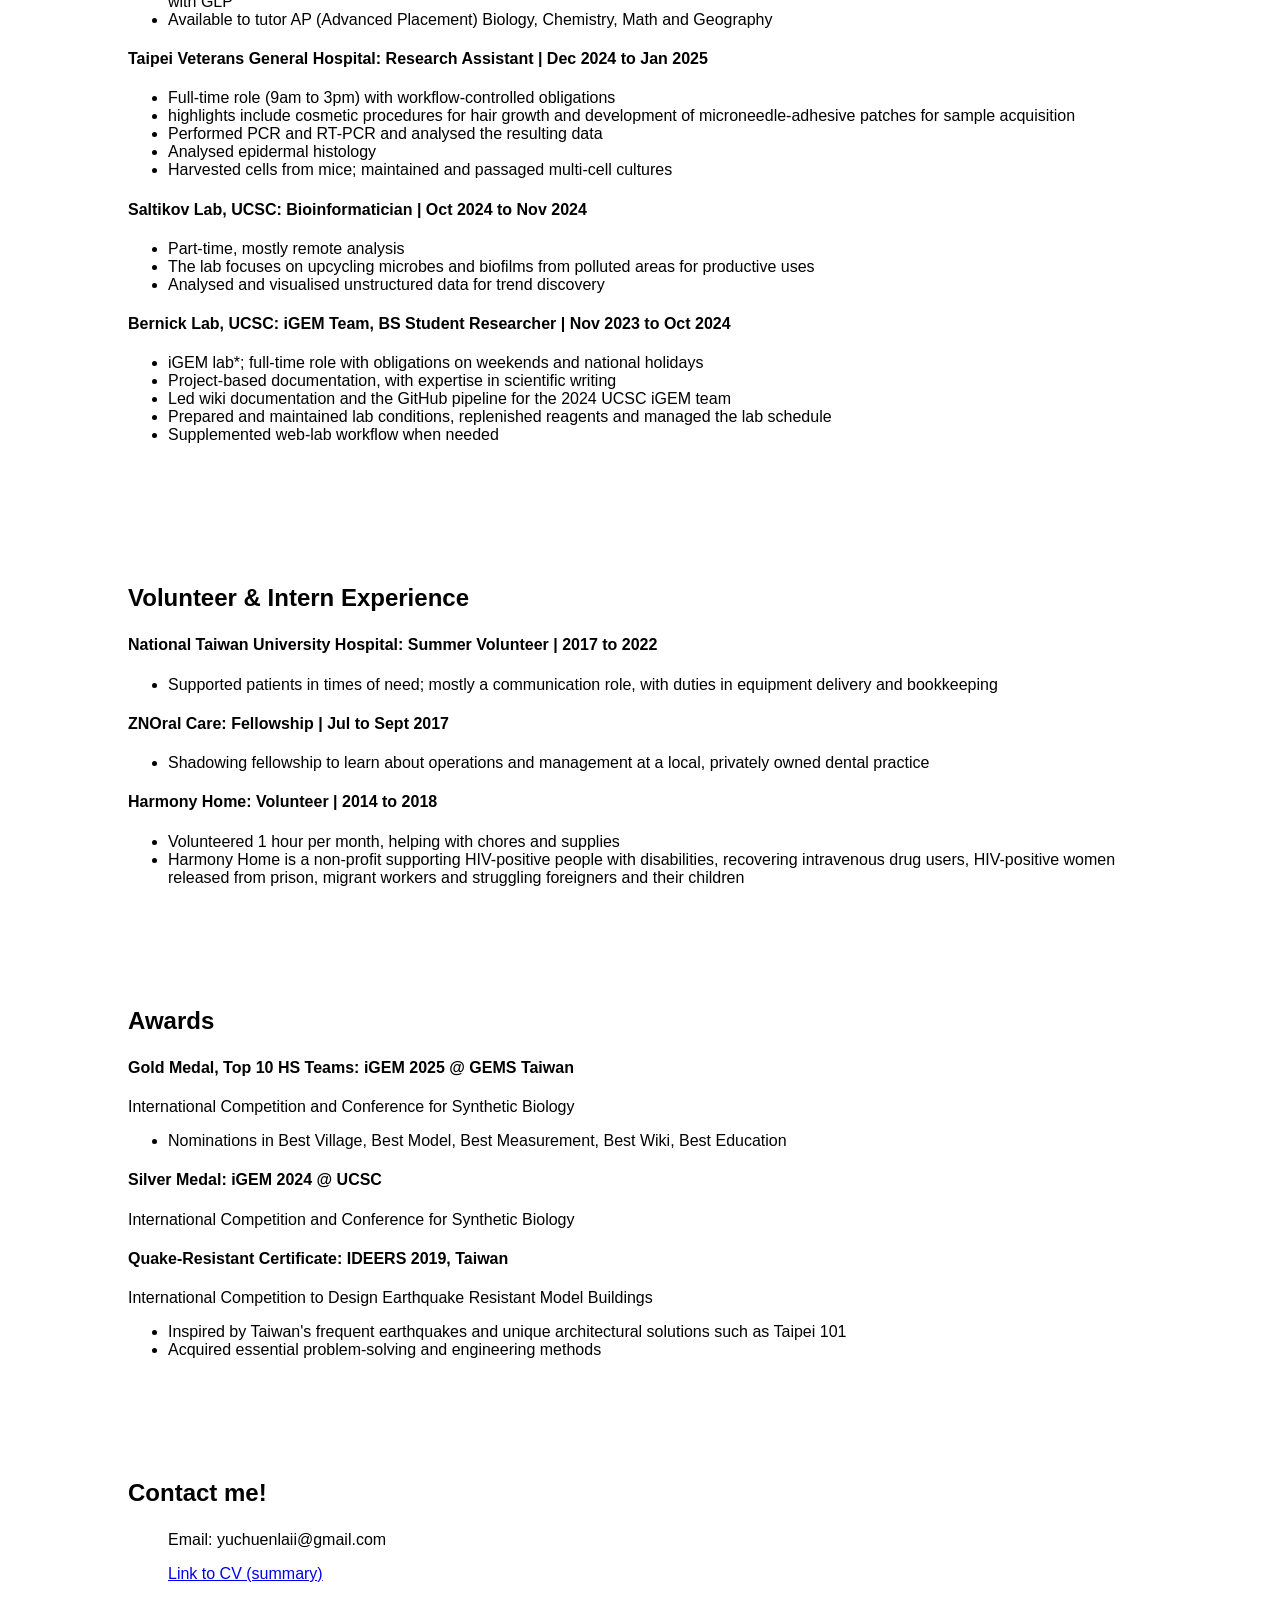
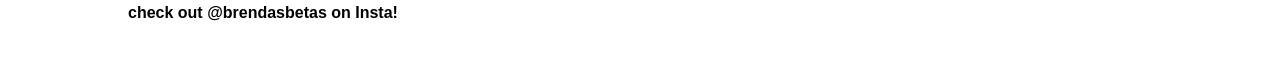
==== commit 7968837d: "cv added" ====
--- a/index.html
+++ b/index.html
@@ -44,7 +44,7 @@
         <li><a href="https://drive.google.com/file/d/1cCCBAMvYH3qTa38HvvPystRBptXPM793/view?usp=sharing" target="_blank">Biomaterials presentation</a>: neuroreparative brain patch for regeneration after traumatic brain injury (symposium-style poster)</li>
         <li><a href="https://drive.google.com/file/d/1fHxNMU_yhmx_PR73va771denP9G02Zbn/view?usp=sharing" target="_blank">Tissue regeneration poster</a>: alveolar regeneration and integration techniques (symposium-style poster)</li>
         <li><a href="https://drive.google.com/file/d/1-V8itlwGt1YJjdF5t0oNTNPIC-G_yrzo/view?usp=sharing" target="_blank">Medical device coursework</a></li>
-        <li><a href="https://2025.igem.wiki/gems-taiwan/">iGEM 2025 @ GEMS Taiwan</a>: textile-degrading enzymes, targeting the global waste problem. Publication: <a href="https://doi.org/10.3389/fsysb.2026.1914536" target="_blank" rel="noopener">DOI 10.3389/fsysb.2026.1914536</a></li>
+        <li><a href="https://2025.igem.wiki/gems-taiwan/" target="_blank">iGEM 2025 @ GEMS Taiwan</a>: textile-degrading enzymes, targeting the global waste problem. Publication: <a href="https://doi.org/10.3389/fsysb.2026.1914536" target="_blank" rel="noopener">DOI 10.3389/fsysb.2026.1914536</a></li>
         <li><a href="https://2024.igem.wiki/ucsc/home" target="_blank">iGEM 2024 @ UCSC</a>: DHA from seaweed, improving healthcare accessibility</li>
         <li><a href="https://drive.google.com/drive/folders/1pCjiveqkgBgXCwdiahEYS6m4gZLlfXS0?usp=drive_link" target="_blank">Data visualisation portfolio</a></li>
     </ul>
@@ -215,7 +215,7 @@
   <div class="content">
     <h3>Contact me!</h3>
     <ul>
-      <p>Email: yuchuenlaii@gmail.com</p>
+      <p>Email: yuchuenlaii@gmail.com</p> <a href="https://drive.google.com/file/d/1rraGAYvFzT1uF0n7W42QNHDMal0X2oJL/view?usp=drive_link" target="_blank">Link to CV (summary)</a>
     </ul>
     <h4>check out @brendasbetas on Insta!</h3>
   </div>
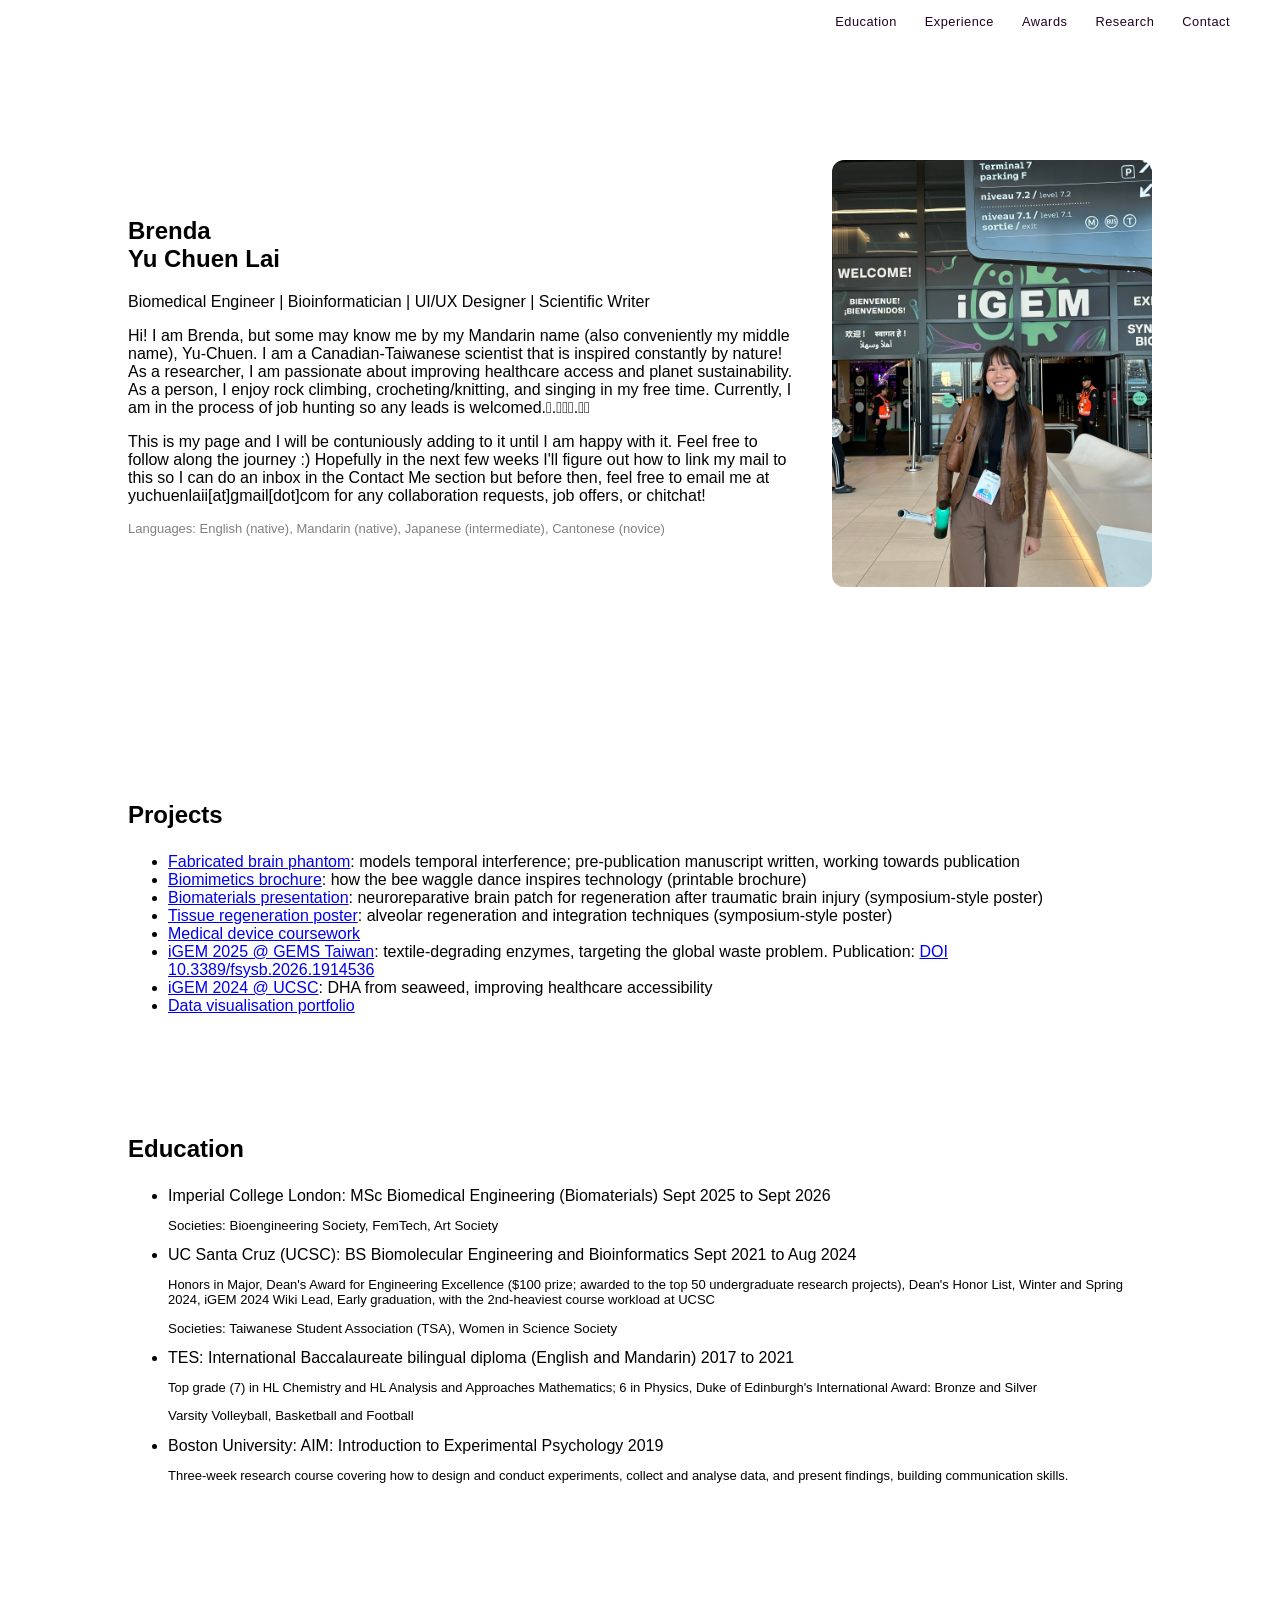
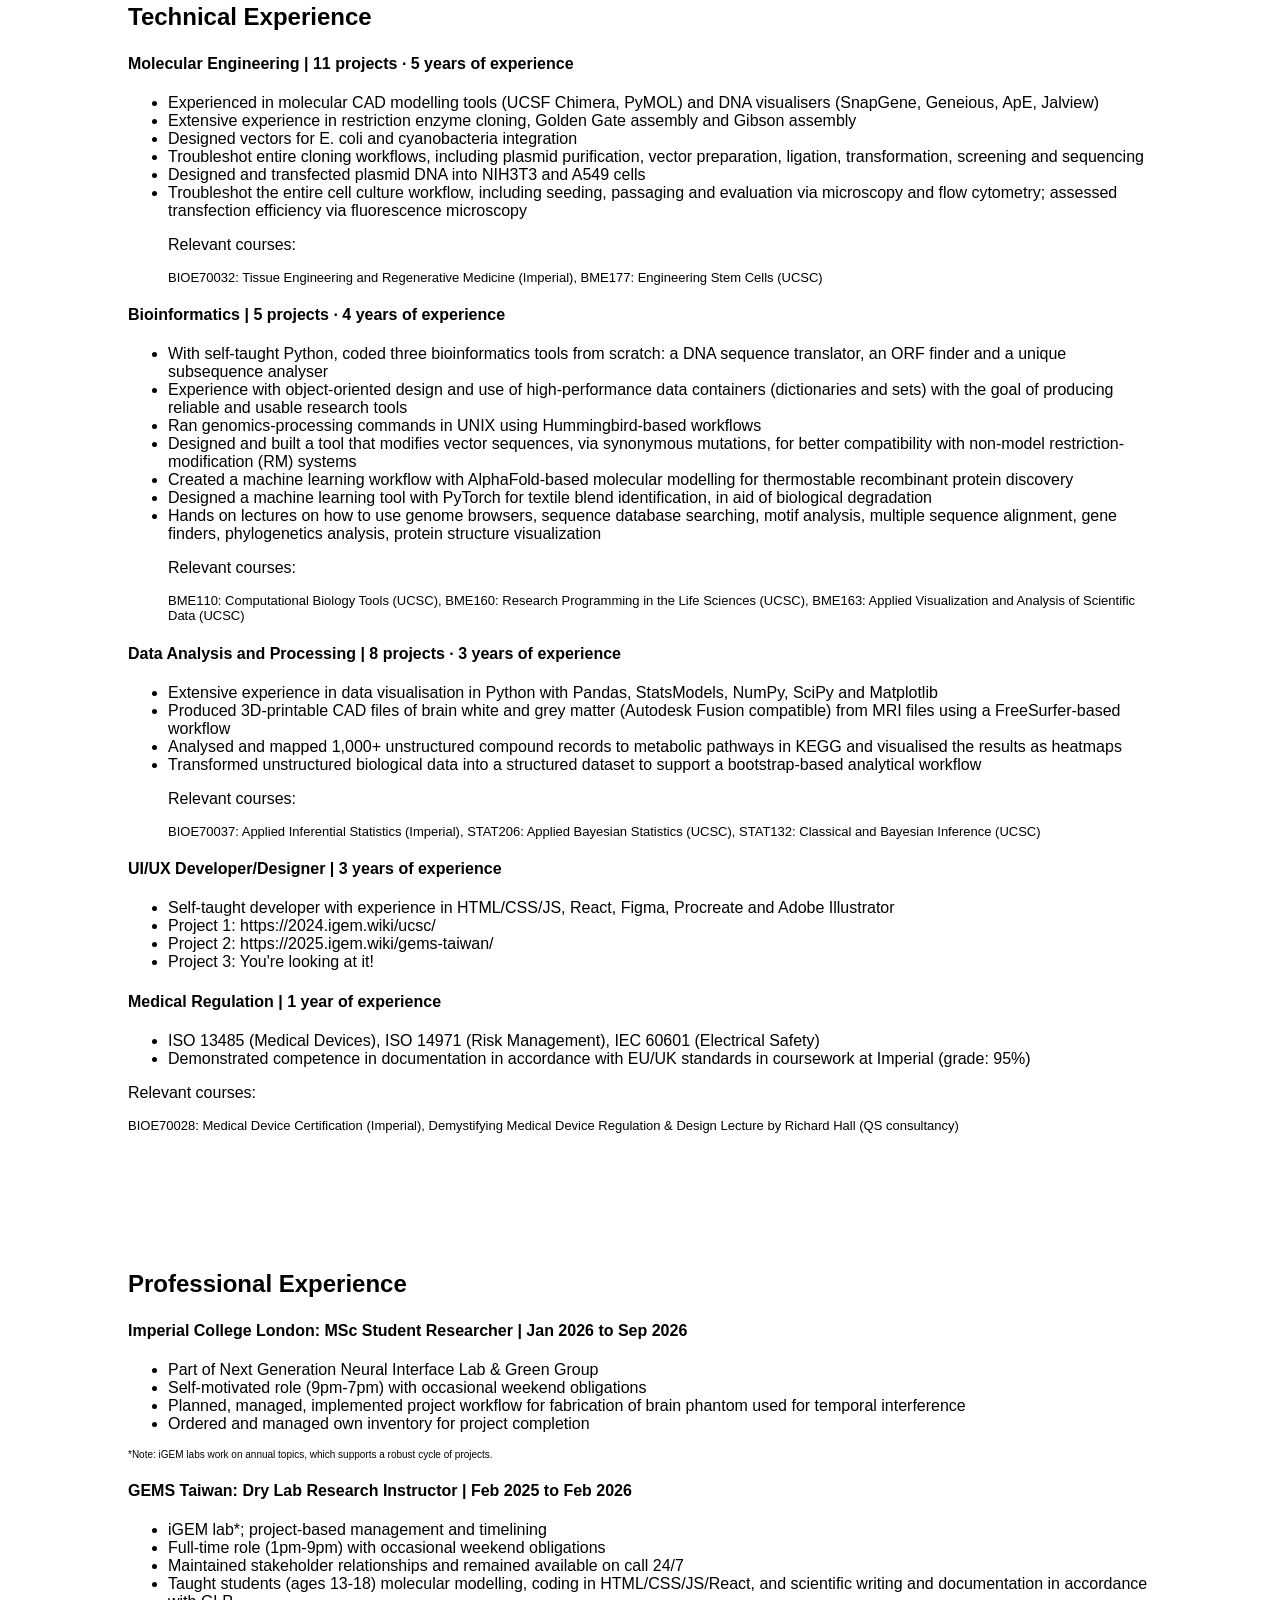
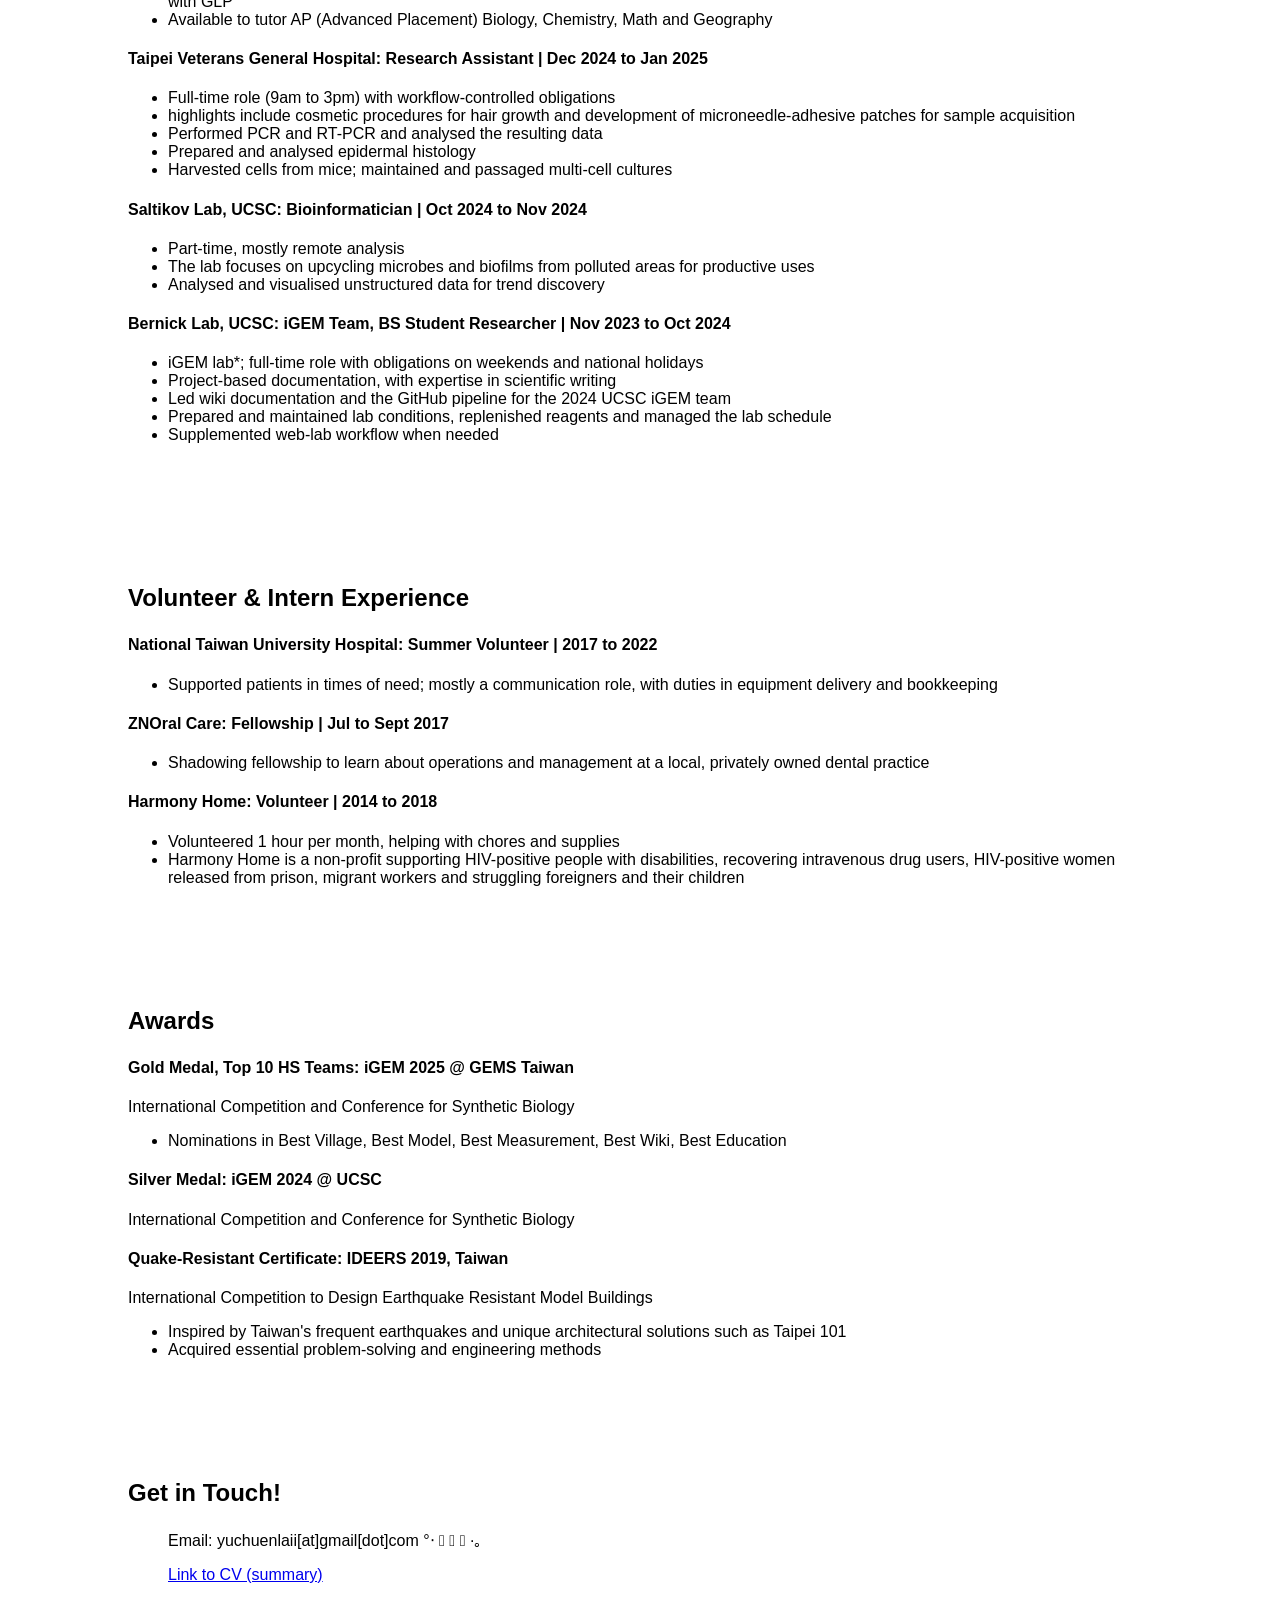
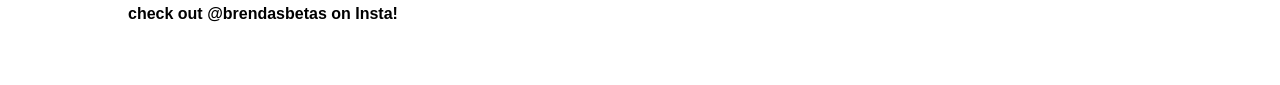
==== commit 95607cc4: "edits in bio" ====
--- a/index.html
+++ b/index.html
@@ -23,9 +23,9 @@
       <h1 style="padding-bottom: 0; margin-bottom: 0;">Brenda</h1> <h1 style="margin-top: 0; padding-top: 0;">Yu Chuen Lai</h1>
       <p> Biomedical Engineer | Bioinformatician | UI/UX Designer | Scientific Writer </p>
     
-      <p>Biomedical engineer with experience in biomaterials, molecular engineering, and computational modelling, focused on reducing the cost, waste, and animal use of biomedical research. Projects span synthetic biology for lower-cost infant formula, machine-learning-guided enzyme design with wet-lab validation for textile biodegradation, and brain phantom models that reduce reliance on human and animal testing. Skilled in academic research, data analysis & visualization, and scientific communication, with GMP-aligned research experience. Driven to make science less wasteful, healthcare more accessible, and discovery more collaborative.</p>
-
-       <p style="font-size: small; color: gray;">Languages: English (native), Mandarin (native), Japanese (intermediate), Cantonese (novice)</p>
+      <p>Hi! I am Brenda, but some may know me by my Mandarin name (also conveniently my middle name), Yu-Chuen. I am a Canadian-Taiwanese scientist that is inspired constantly by nature! As a researcher, I am passionate about improving healthcare access and planet sustainability. As a person, I enjoy rock climbing, crocheting/knitting, and singing in my free time. Currently, I am in the process of job hunting so any leads is welcomed.𖡼.𖤣𖥧𖡼.𖤣𖥧 </p> 
+      <p>This is my page and I will be contuniously adding to it until I am happy with it. Feel free to follow along the journey :) Hopefully in the next few weeks I'll figure out how to link my mail to this so I can do an inbox in the Contact Me section but before then, feel free to email me at yuchuenlaii[at]gmail[dot]com for any collaboration requests, job offers, or chitchat!</p>
+      <p style="font-size: small; color: gray;">Languages: English (native), Mandarin (native), Japanese (intermediate), Cantonese (novice)</p>
     </div>
     <img src="images/pfp.jpeg" alt="profile-pic">
   </div>
@@ -149,7 +149,7 @@
       <li>Full-time role (9am to 3pm) with workflow-controlled obligations</li> 
       <li>highlights include cosmetic procedures for hair growth and development of  microneedle-adhesive patches for sample acquisition</li>
       <li>Performed PCR and RT-PCR and analysed the resulting data</li>
-      <li>Analysed epidermal histology</li>
+      <li>Prepared and analysed epidermal histology</li>
       <li>Harvested cells from mice; maintained and passaged multi-cell cultures</li>
     </ul>
 
@@ -213,9 +213,10 @@
 
 <section class="block" id="contact">
   <div class="content">
-    <h3>Contact me!</h3>
-    <ul>
-      <p>Email: yuchuenlaii@gmail.com</p> <a href="https://drive.google.com/file/d/1rraGAYvFzT1uF0n7W42QNHDMal0X2oJL/view?usp=drive_link" target="_blank">Link to CV (summary)</a>
+    <h3>Get in Touch!</h3>
+    <ul>
+      <p>Email: yuchuenlaii[at]gmail[dot]com °‧ 𓆝 𓆟 𓆞 ·｡</p> 
+      <a href="https://drive.google.com/file/d/1rraGAYvFzT1uF0n7W42QNHDMal0X2oJL/view?usp=drive_link" target="_blank">Link to CV (summary)</a>
     </ul>
     <h4>check out @brendasbetas on Insta!</h3>
   </div>
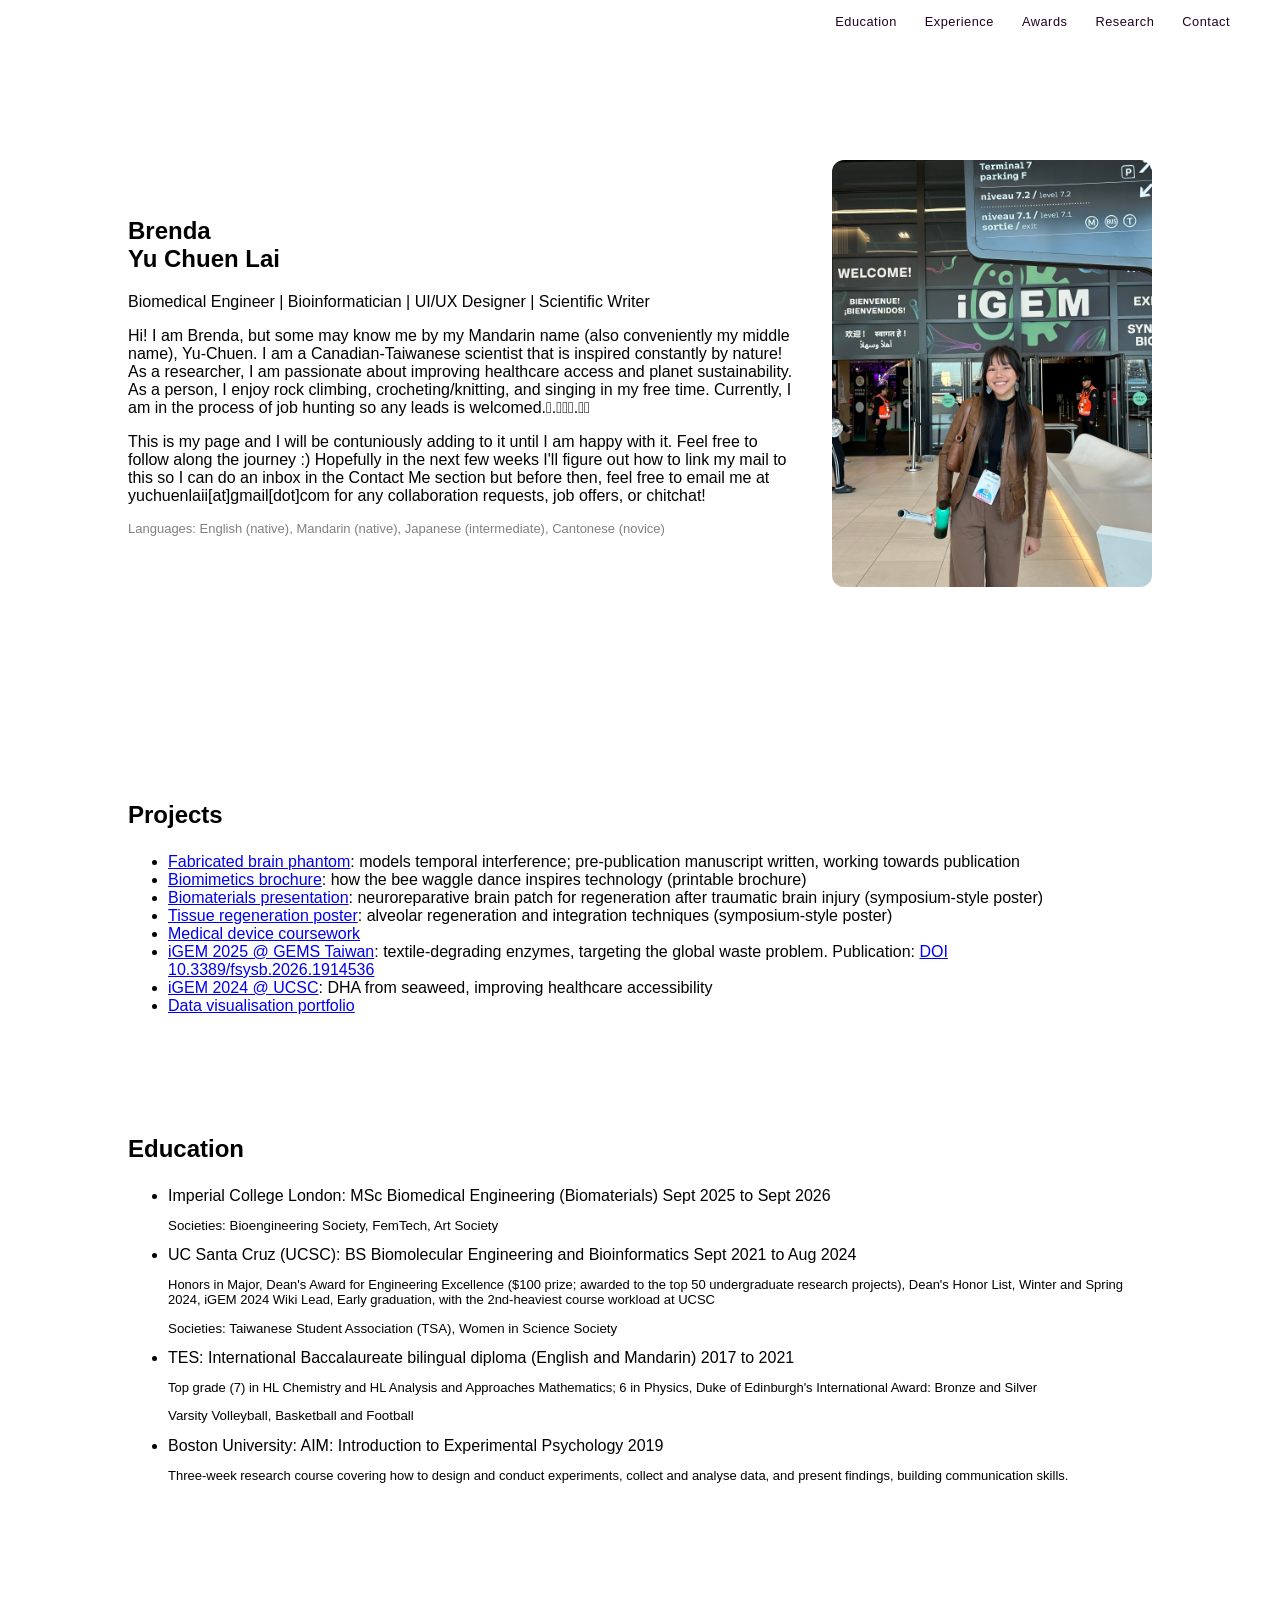
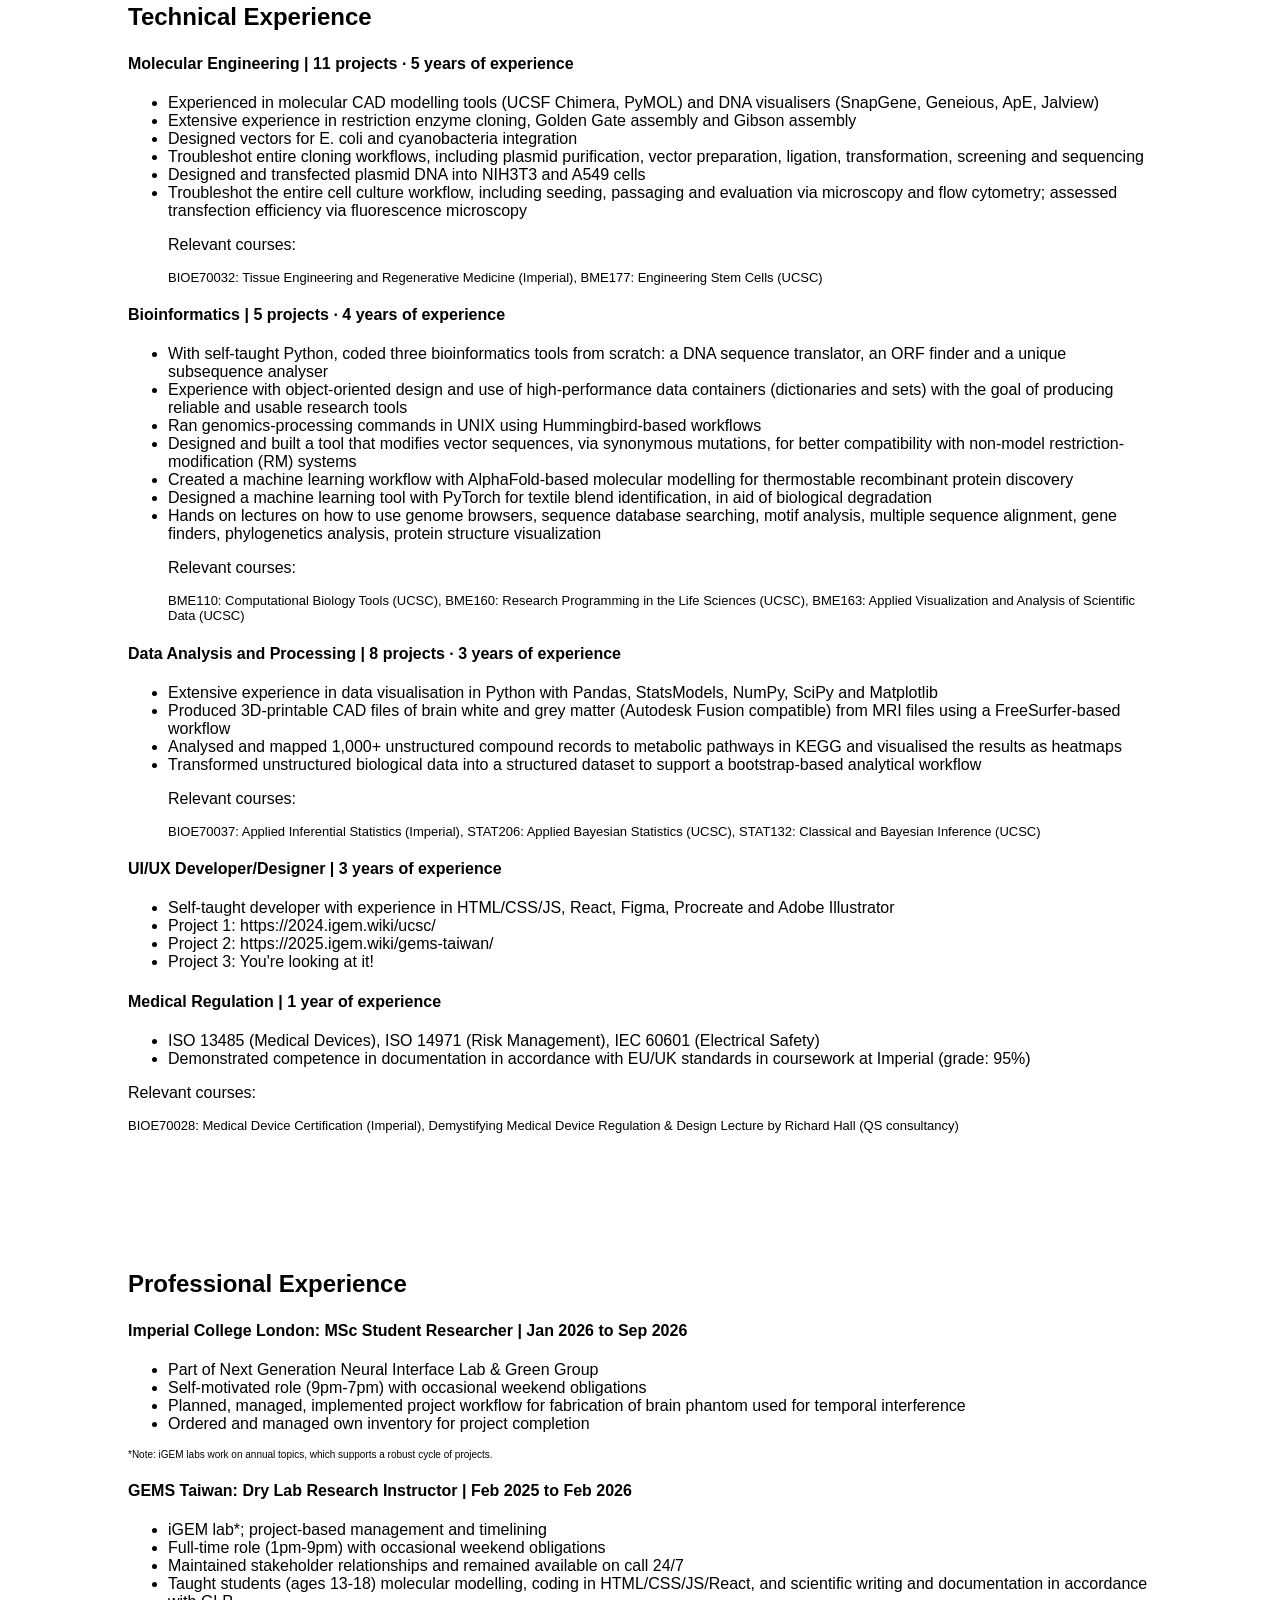
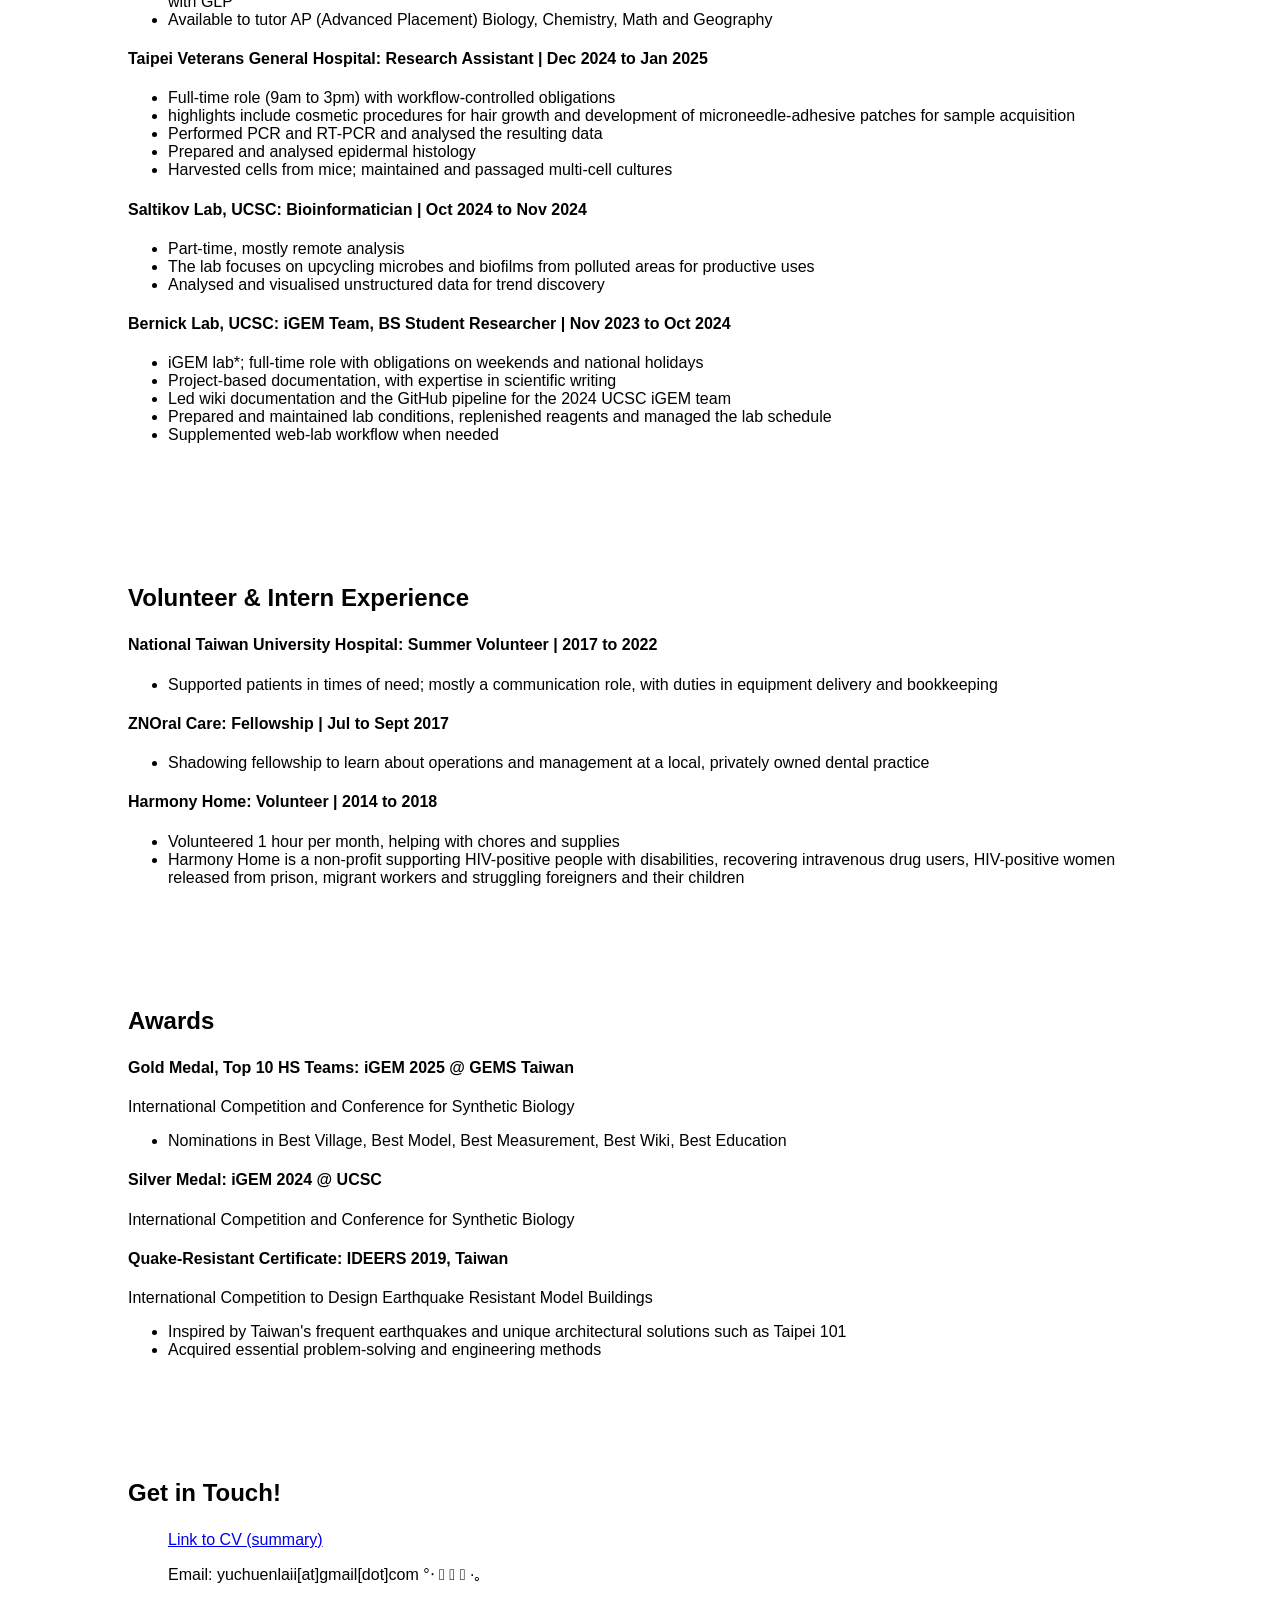
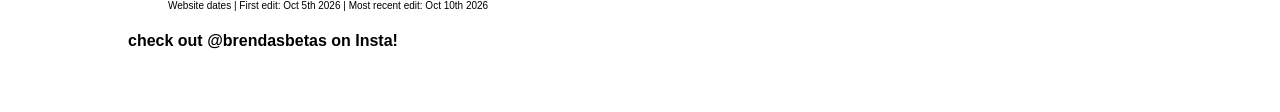
==== commit 36b65ca1: "add date" ====
--- a/index.html
+++ b/index.html
@@ -215,8 +215,9 @@
   <div class="content">
     <h3>Get in Touch!</h3>
     <ul>
+      <a href="https://drive.google.com/file/d/1rraGAYvFzT1uF0n7W42QNHDMal0X2oJL/view?usp=drive_link" target="_blank">Link to CV (summary)</a>
       <p>Email: yuchuenlaii[at]gmail[dot]com °‧ 𓆝 𓆟 𓆞 ·｡</p> 
-      <a href="https://drive.google.com/file/d/1rraGAYvFzT1uF0n7W42QNHDMal0X2oJL/view?usp=drive_link" target="_blank">Link to CV (summary)</a>
+      <p style="font-size: x-small;">Website dates | First edit: Oct 5th 2026 | Most recent edit: Oct 10th 2026</p>
     </ul>
     <h4>check out @brendasbetas on Insta!</h3>
   </div>
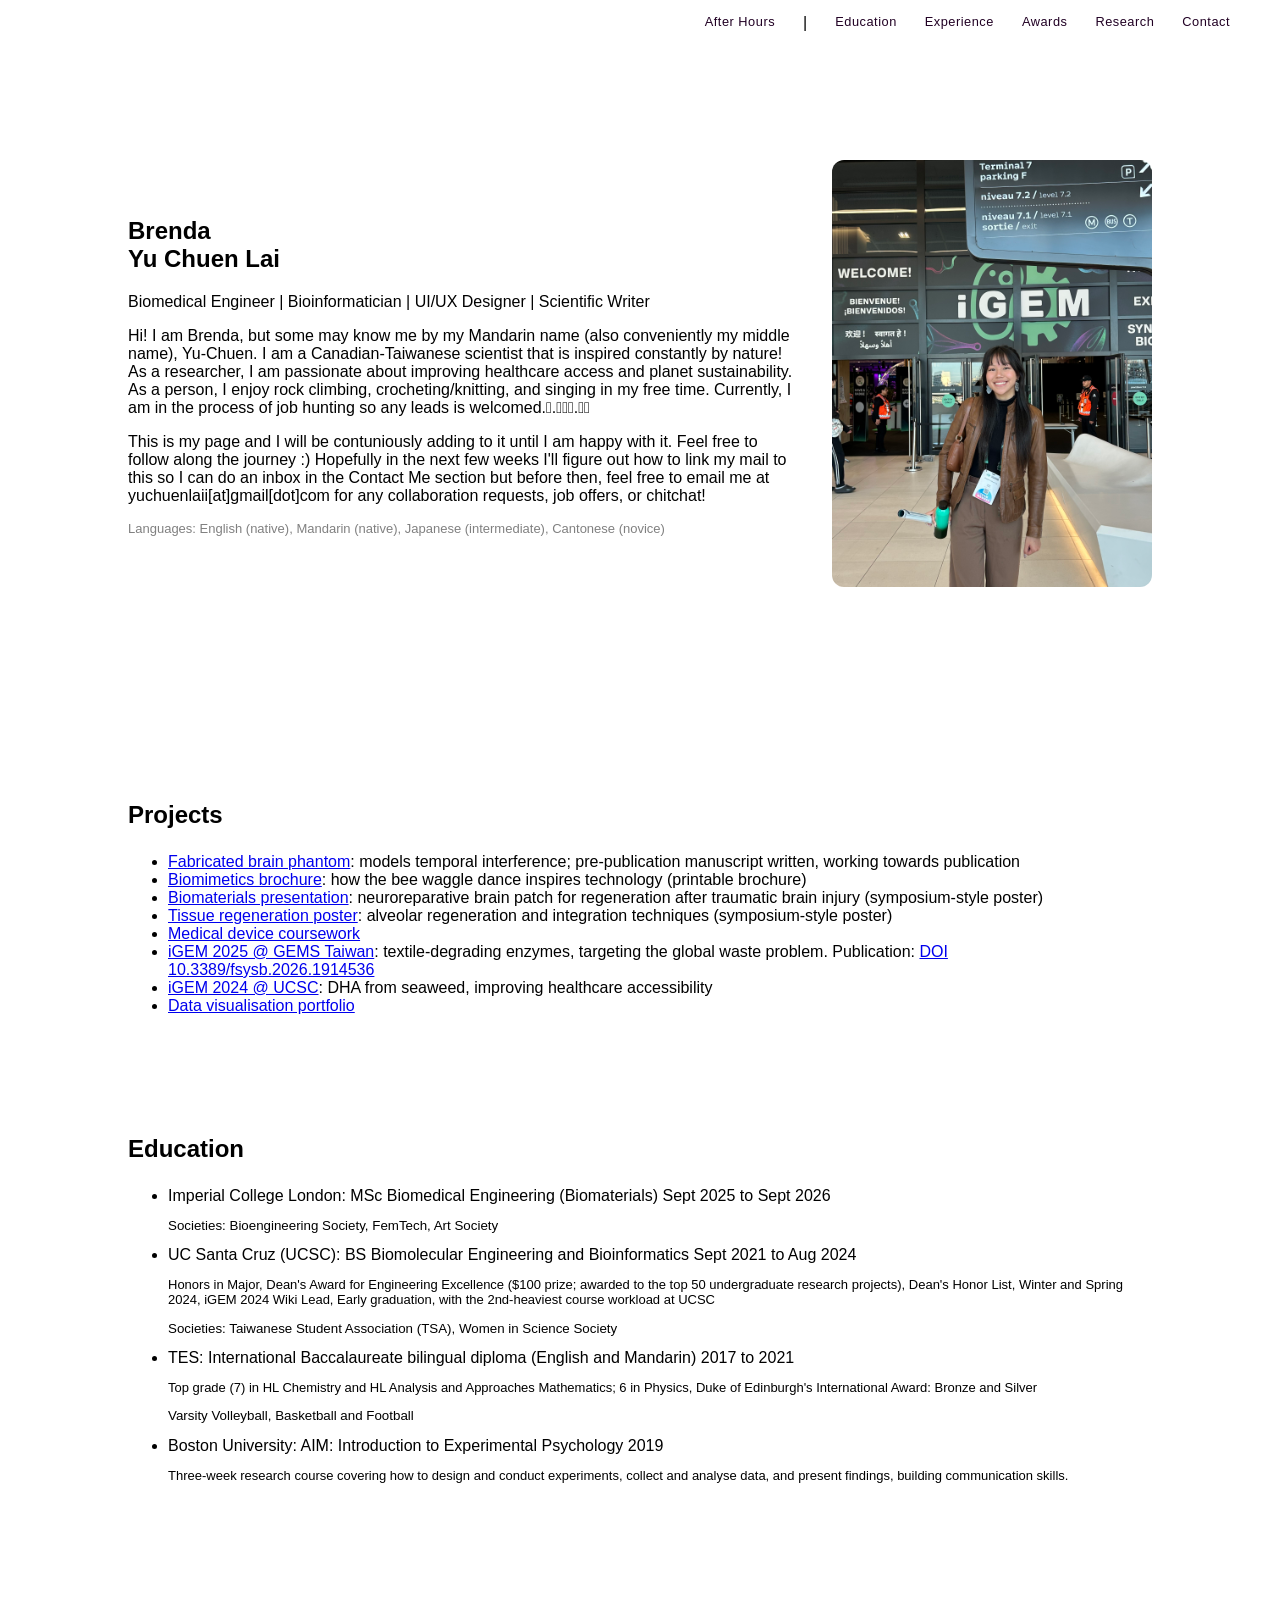
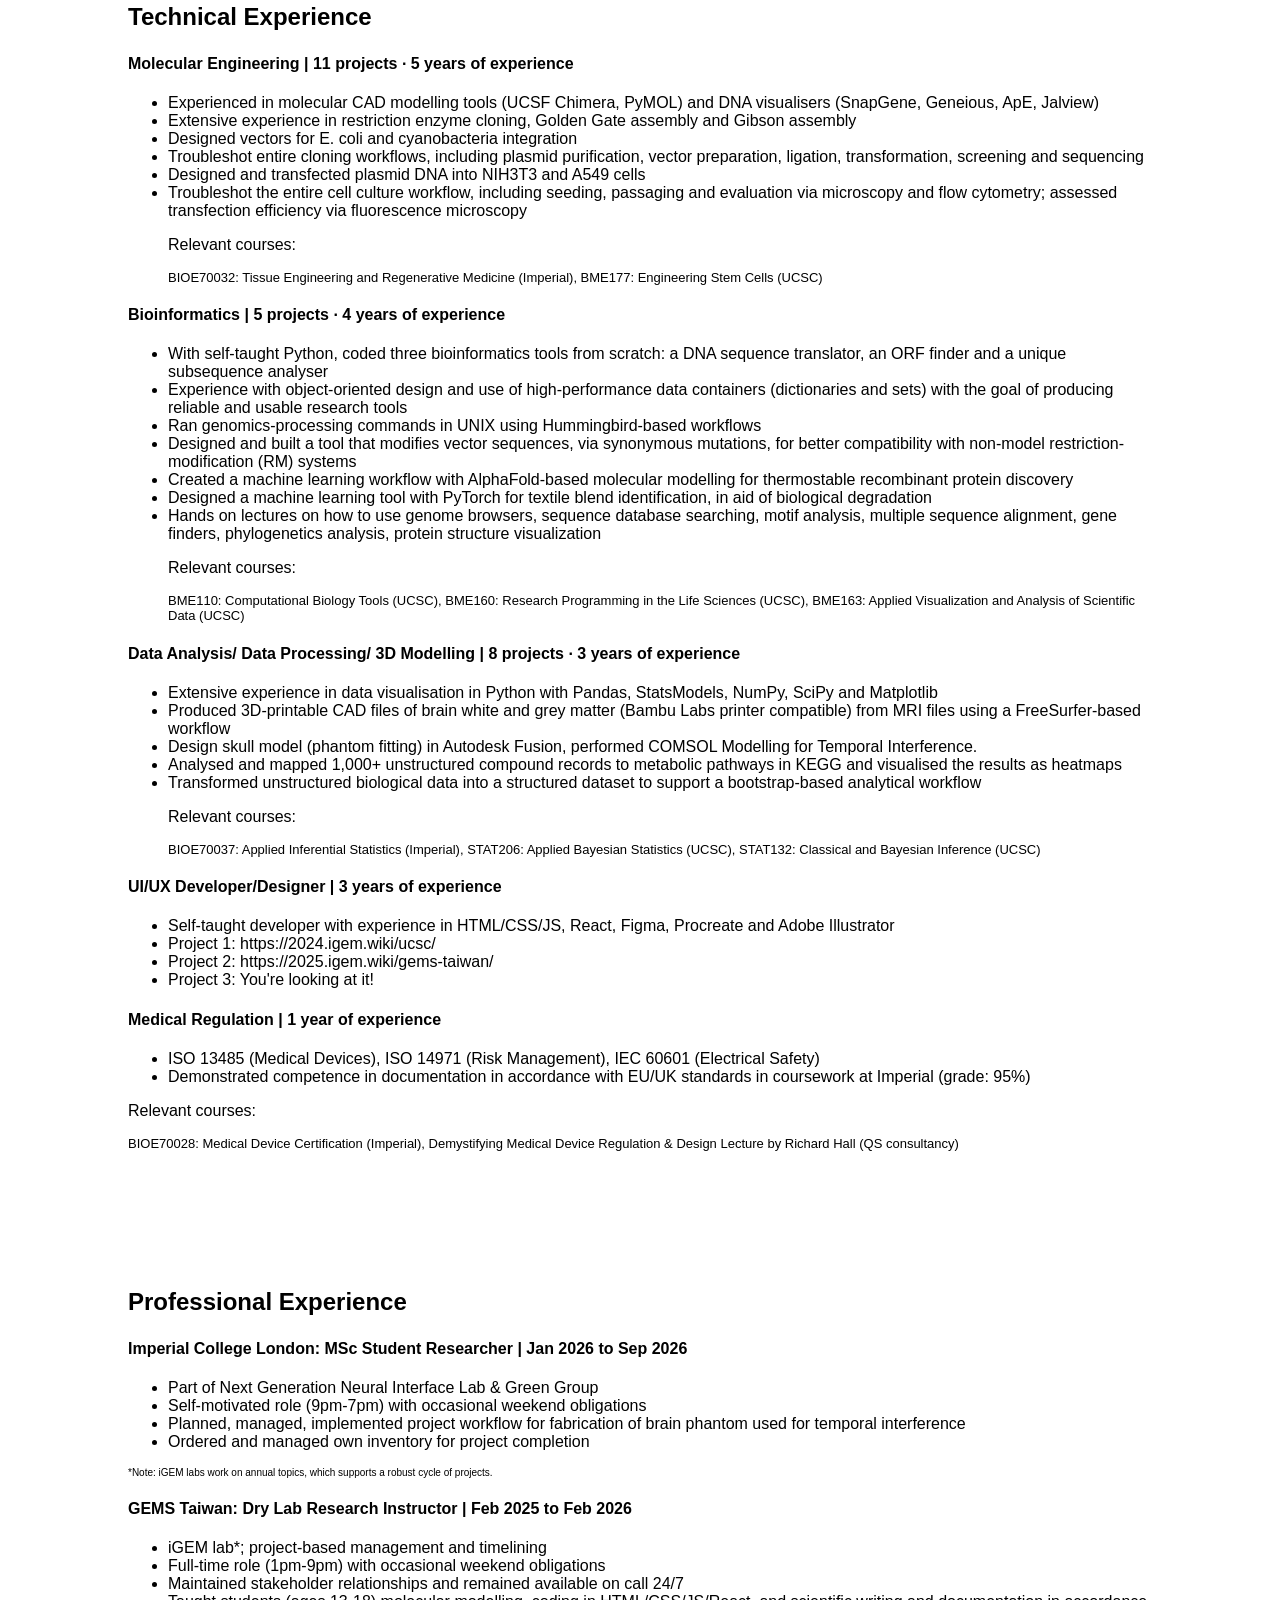
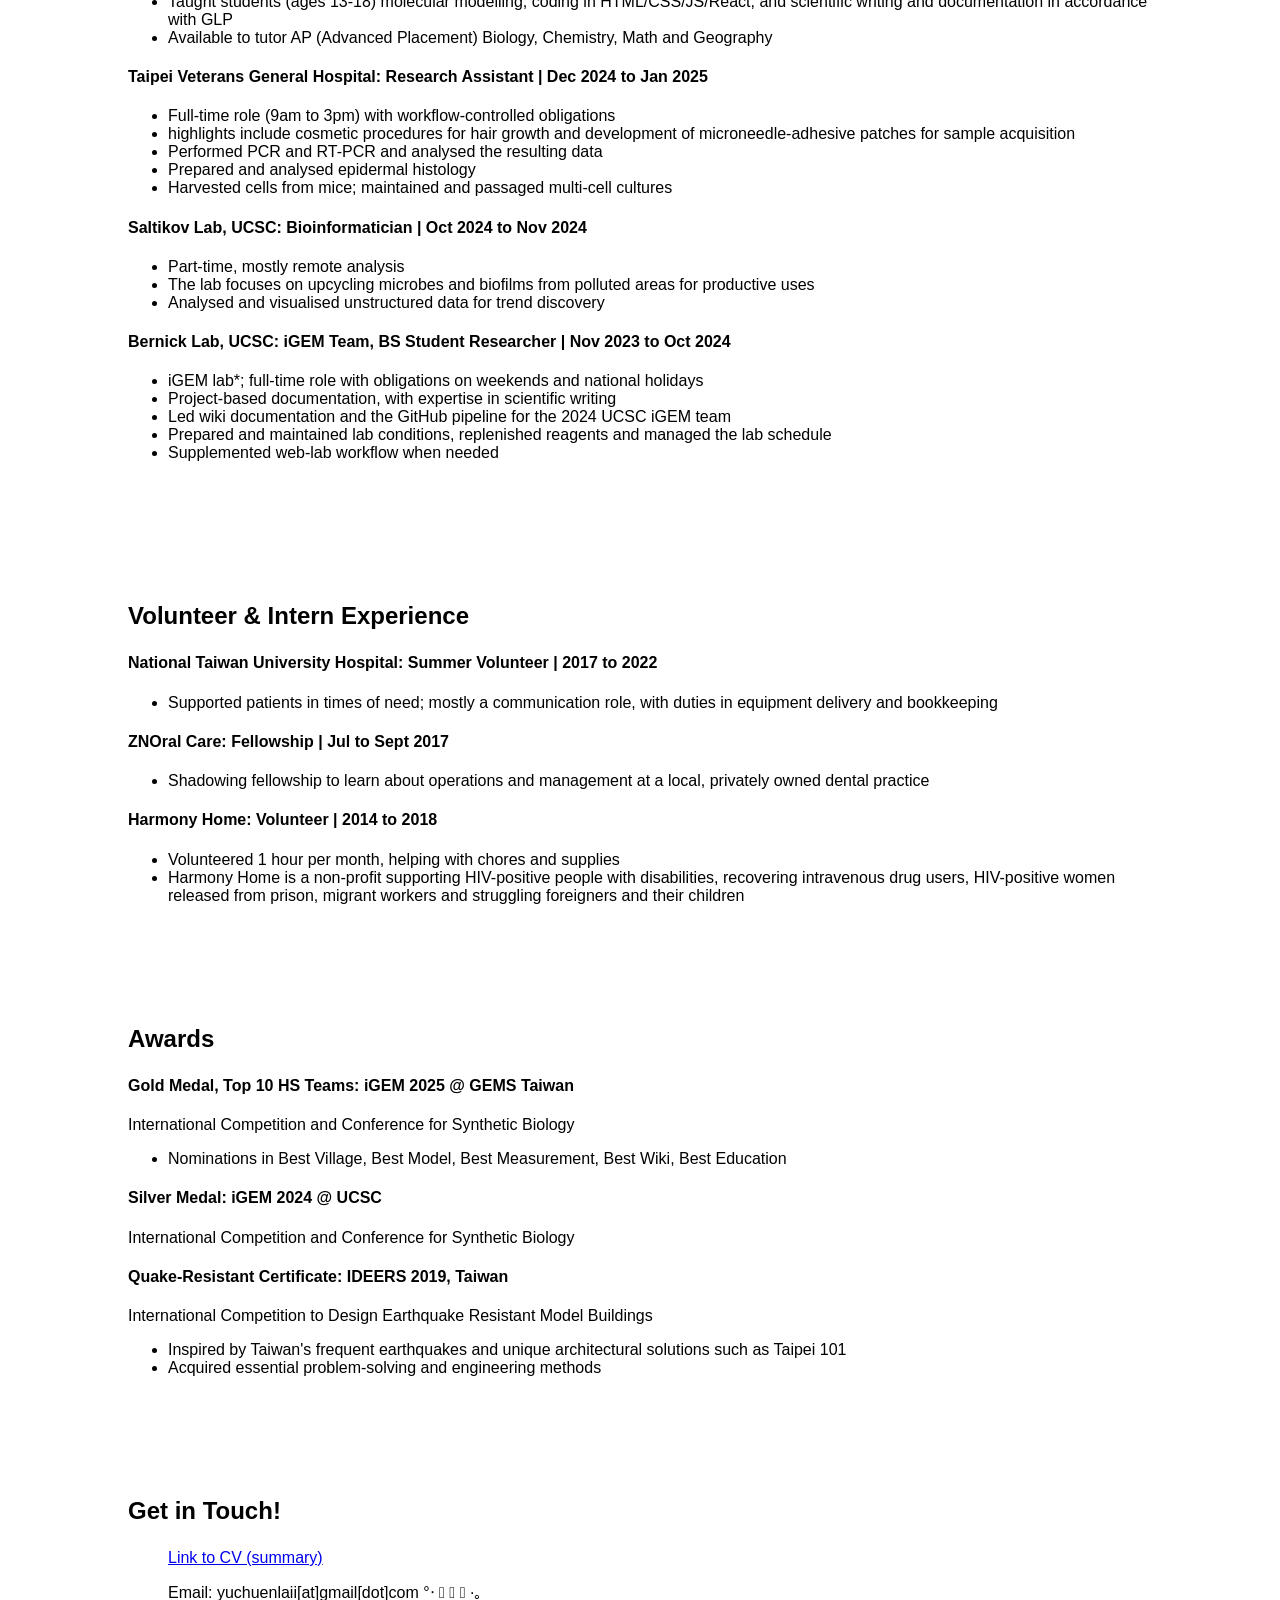
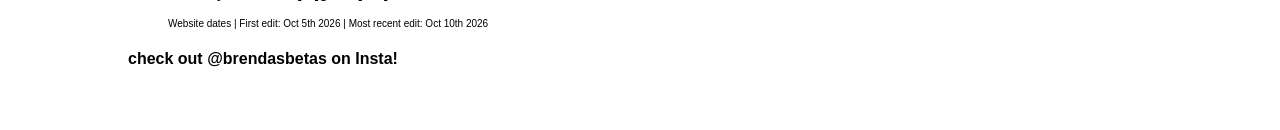
==== commit cbcef66f: "fixes" ====
--- a/index.html
+++ b/index.html
@@ -3,13 +3,13 @@
 <head>
 <meta charset="UTF-8">
 <meta name="viewport" content="width=device-width, initial-scale=1">
-<title>Brenda Lai</title>
+<title>Brenda Lai | Working Hours</title>
 <link rel="stylesheet" href="style.css">
 <link rel="script" href="script.js">
 </head>
 
 <nav>
-  <a href="#education">Education</a> <a href="#experience">Experience</a> <a href="#award">Awards</a> <a href="#project">Research</a> <a href="#contact">Contact</a>
+  <a href="quest.html">After Hours</a> | <a href="#education">Education</a> <a href="#experience">Experience</a> <a href="#award">Awards</a> <a href="#project">Research</a> <a href="#contact">Contact</a>
 </nav>
 
 <body>
@@ -97,10 +97,11 @@
       <p style="font-size: small;">BME110: Computational Biology Tools (UCSC), BME160: Research Programming in the Life Sciences (UCSC), BME163: Applied Visualization and Analysis of Scientific Data (UCSC)</p>
     </ul>
 
-    <h4>Data Analysis and Processing | 8 projects  ·  3 years of experience</h4>
+    <h4>Data Analysis/ Data Processing/ 3D Modelling | 8 projects  ·  3 years of experience</h4>
     <ul>
       <li>Extensive experience in data visualisation in Python with Pandas, StatsModels, NumPy, SciPy and Matplotlib</li>
-      <li>Produced 3D-printable CAD files of brain white and grey matter (Autodesk Fusion compatible) from MRI files using a FreeSurfer-based workflow</li>
+      <li>Produced 3D-printable CAD files of brain white and grey matter (Bambu Labs printer compatible) from MRI files using a FreeSurfer-based workflow</li>
+      <li>Design skull model (phantom fitting) in Autodesk Fusion, performed COMSOL Modelling for Temporal Interference.</li>
       <li>Analysed and mapped 1,000+ unstructured compound records to metabolic pathways in KEGG and visualised the results as heatmaps</li>
       <li>Transformed unstructured biological data into a structured dataset to support a bootstrap-based analytical workflow</li>
       <p>Relevant courses:</p>
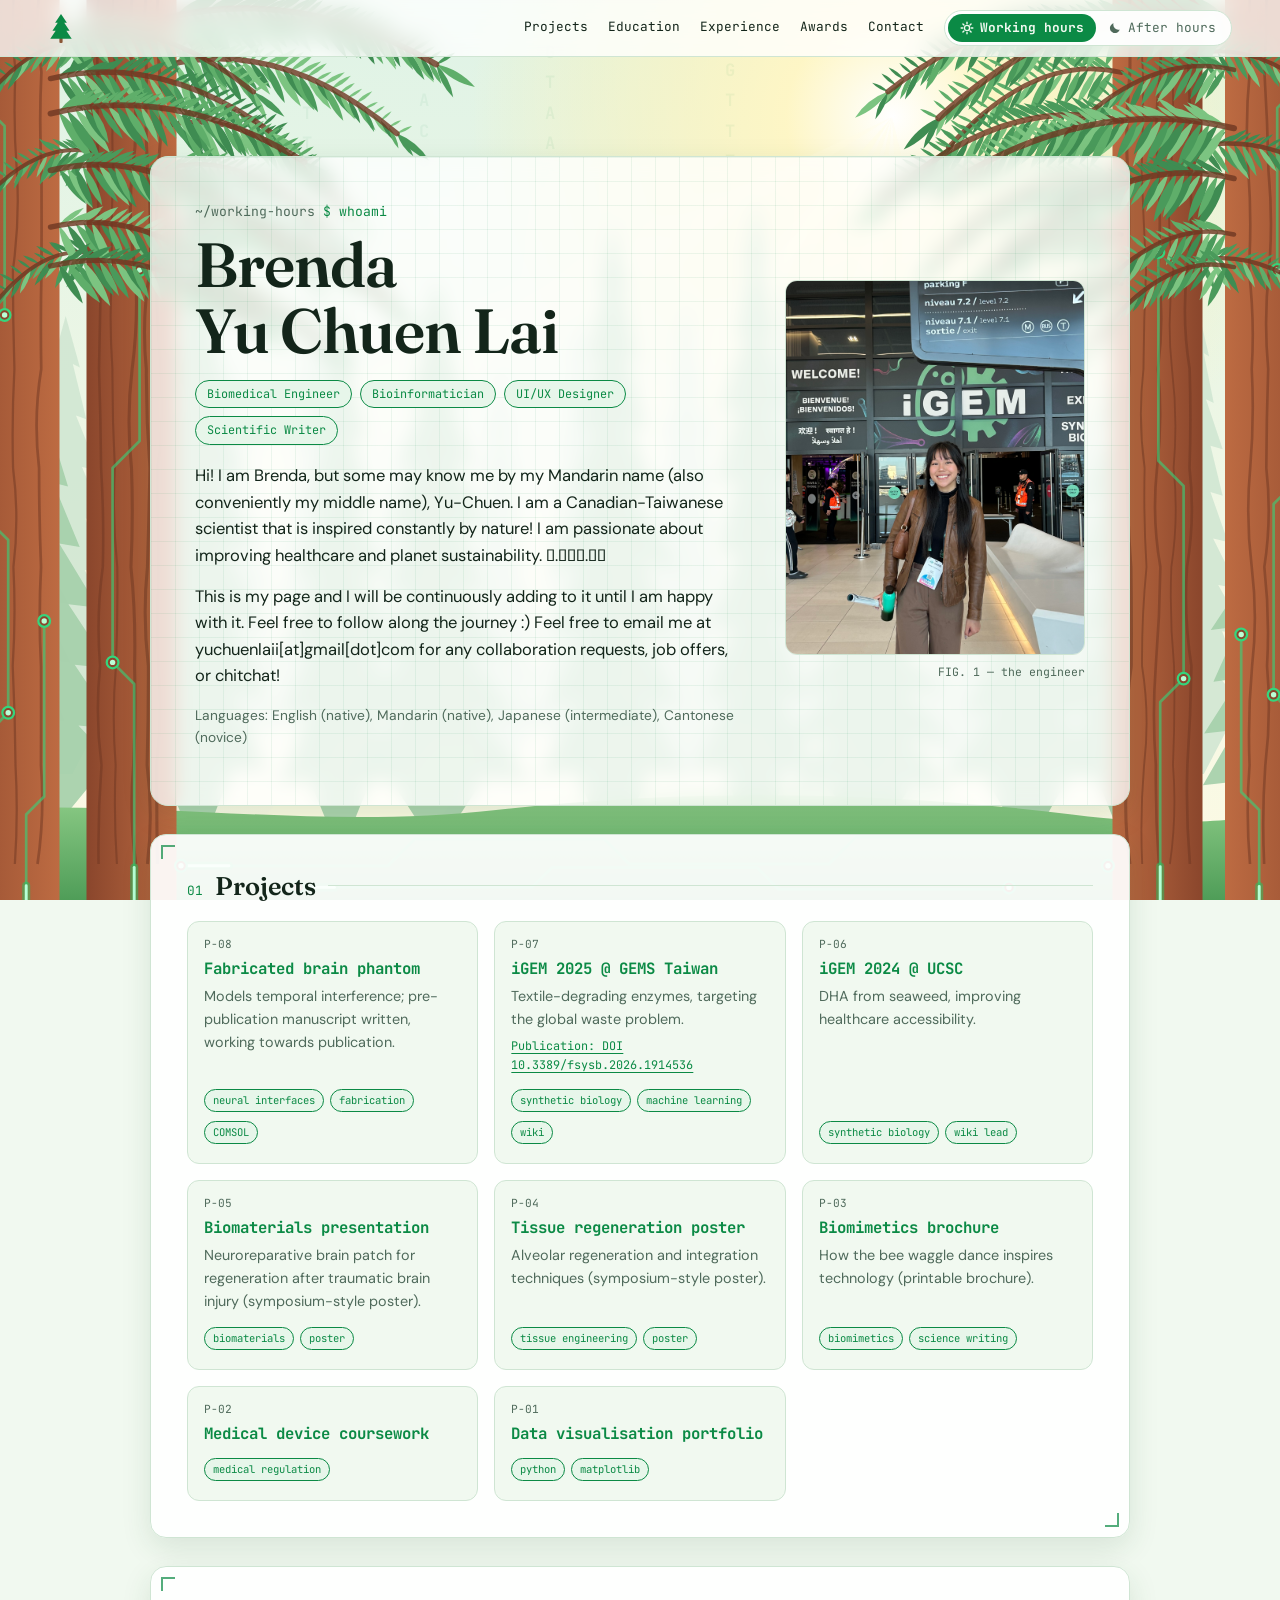
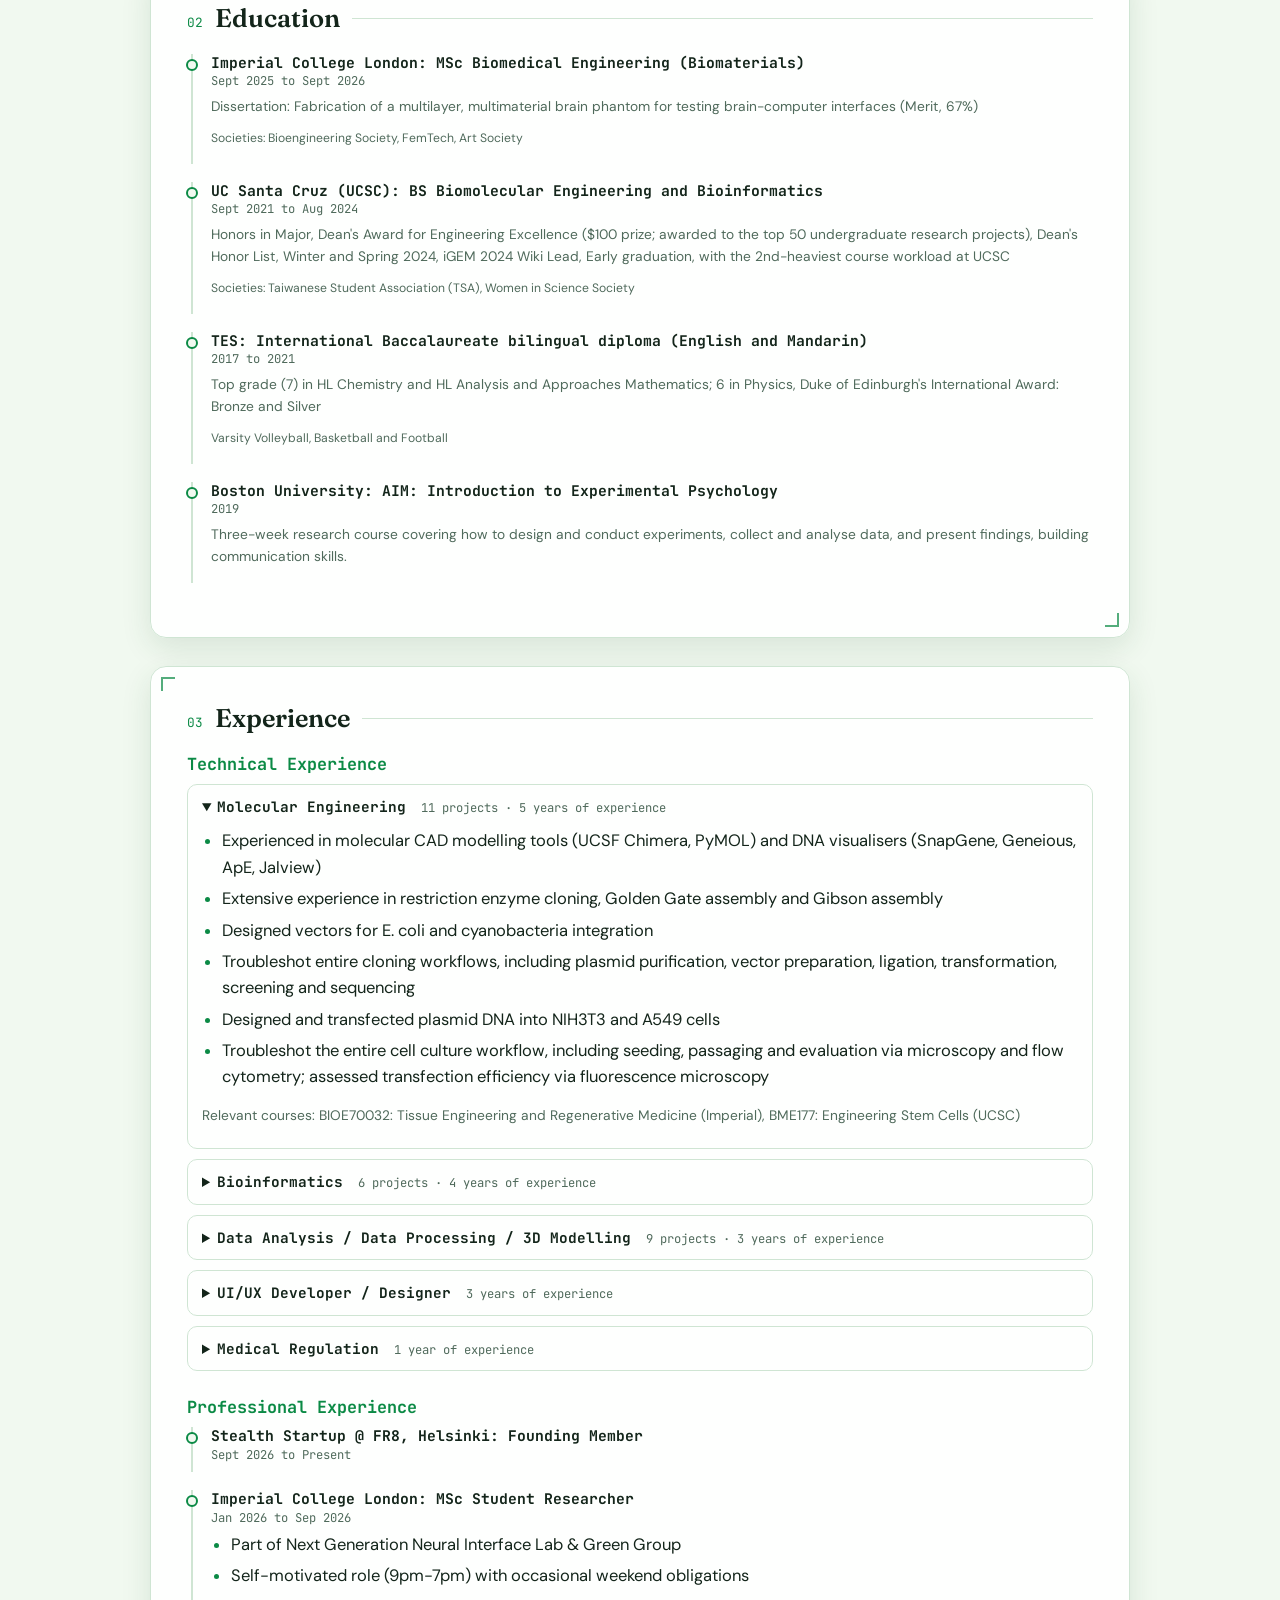
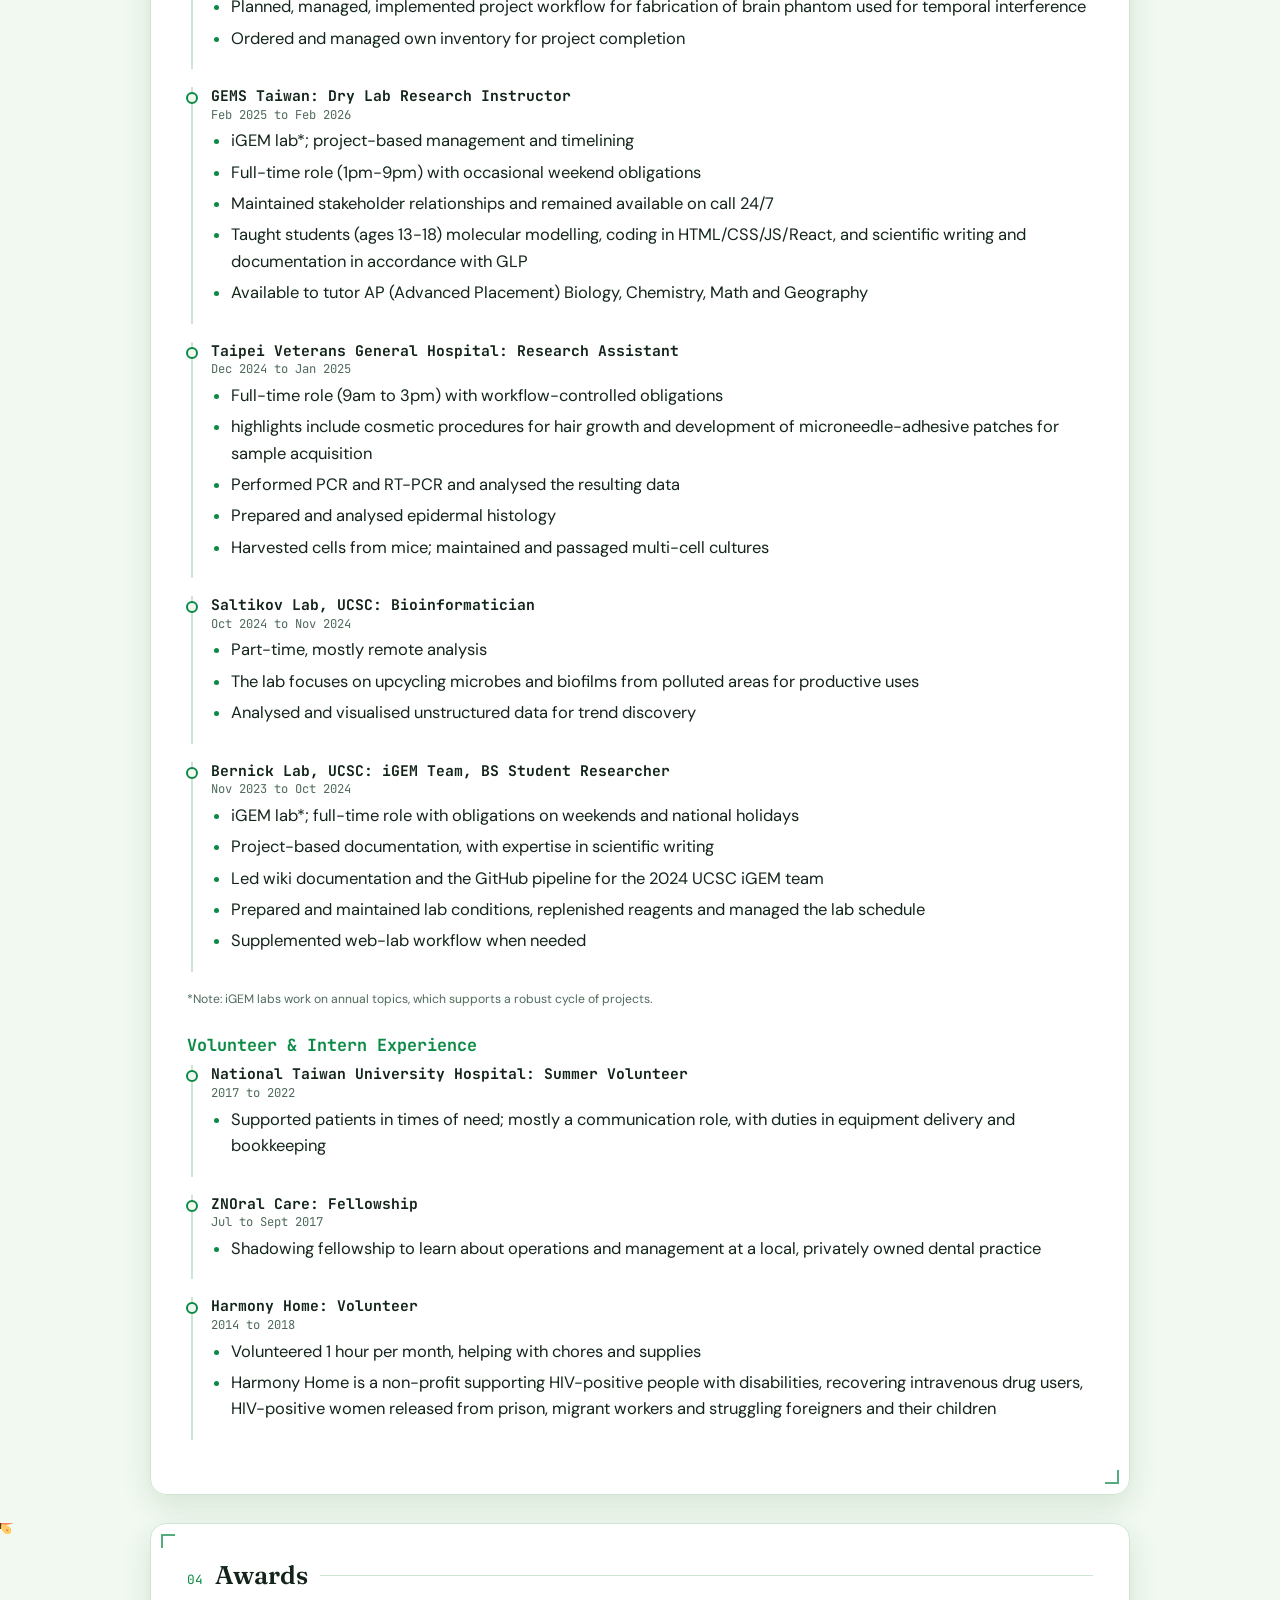
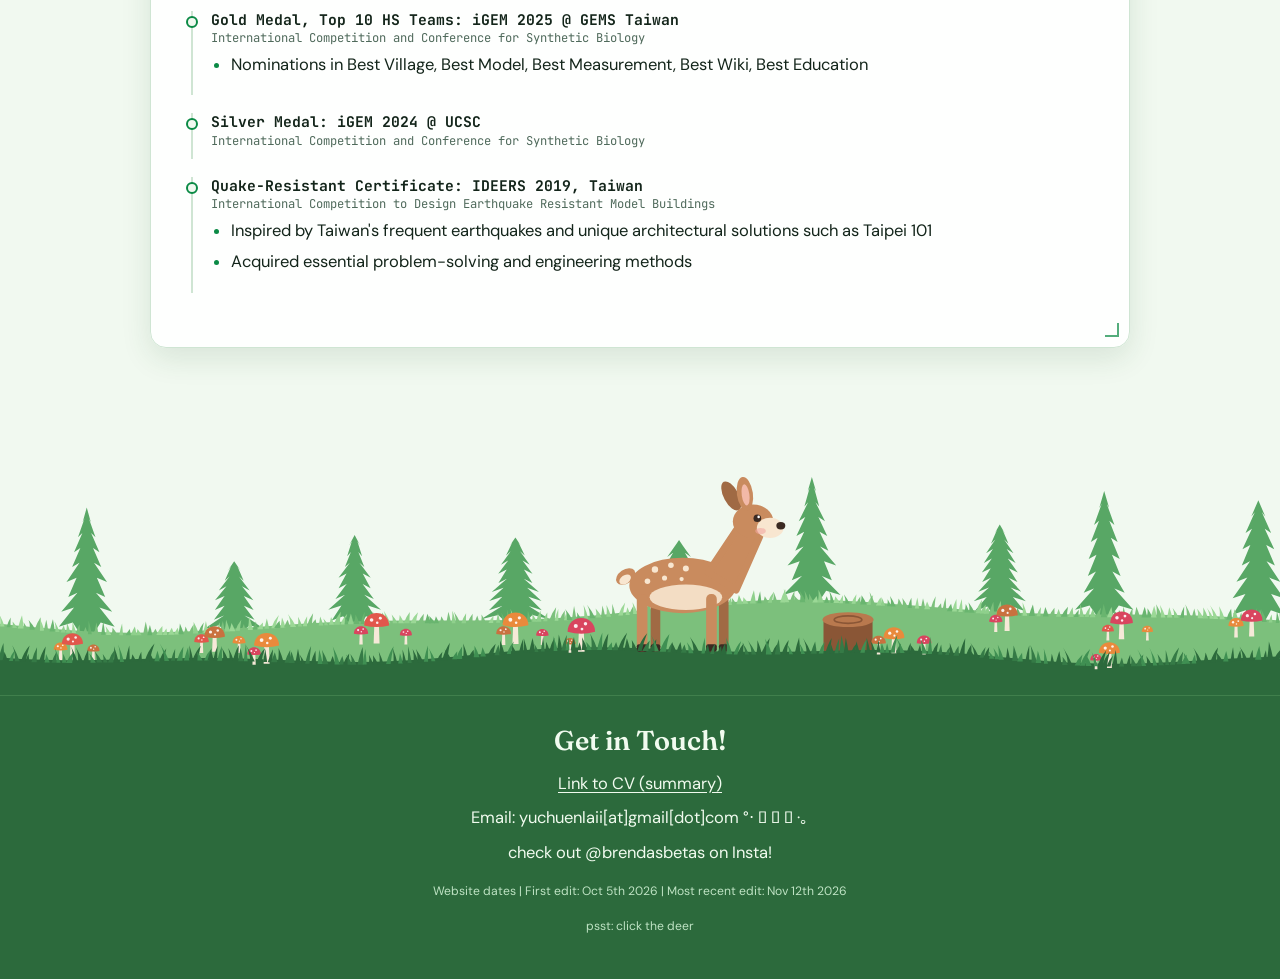
==== commit 383c1e85: "graphics, and after hours" ====
--- a/index.html
+++ b/index.html
@@ -4,75 +4,95 @@
 <meta charset="UTF-8">
 <meta name="viewport" content="width=device-width, initial-scale=1">
 <title>Brenda Lai | Working Hours</title>
+<link rel="preconnect" href="https://fonts.googleapis.com">
+<link rel="preconnect" href="https://fonts.gstatic.com" crossorigin>
+<link href="https://fonts.googleapis.com/css2?family=DM+Sans:ital,wght@0,400;0,500;0,700;1,400&family=Fraunces:opsz,wght@9..144,500;9..144,600&family=JetBrains+Mono:wght@400;700;800&display=swap" rel="stylesheet">
 <link rel="stylesheet" href="style.css">
-<link rel="script" href="script.js">
 </head>
 
+<!-- data-mode="day" = working hours theme. quest.html uses data-mode="night". -->
+<body data-mode="day">
+
+<!-- animated forest background, drawn by script.js -->
+<div class="scene" aria-hidden="true"></div>
+
 <nav>
-  <a href="quest.html">After Hours</a> | <a href="#education">Education</a> <a href="#experience">Experience</a> <a href="#award">Awards</a> <a href="#project">Research</a> <a href="#contact">Contact</a>
+  <a class="nav-home" href="#top" aria-label="Back to top"><svg viewBox="0 0 24 28" aria-hidden="true"><rect x="10.5" y="23" width="3" height="5" rx="1" fill="#8a5636"/><path d="M12 1l5.5 8H15l5 7.5h-3L22 24H2l5-7.5H4L9 9H6.5Z" fill="currentColor"/></svg></a>
+  <div class="nav-links">
+    <a href="#project">Projects</a>
+    <a href="#education">Education</a>
+    <a href="#experience">Experience</a>
+    <a href="#award">Awards</a>
+    <a href="#contact">Contact</a>
+    <div class="mode-switch" aria-label="Switch between working hours and after hours">
+      <span class="on" aria-current="page"><svg viewBox="0 0 24 24" fill="none" stroke="currentColor" stroke-width="2.4" stroke-linecap="round"><circle cx="12" cy="12" r="4.5"/><path d="M12 2v2.5M12 19.5V22M2 12h2.5M19.5 12H22M5 5l1.8 1.8M17.2 17.2L19 19M5 19l1.8-1.8M17.2 6.8L19 5"/></svg>Working hours</span>
+      <a href="quest.html"><svg viewBox="0 0 24 24" fill="currentColor"><path d="M20 14.5A8.5 8.5 0 0 1 9.5 4a8.5 8.5 0 1 0 10.5 10.5Z"/></svg>After hours</a>
+    </div>
+  </div>
 </nav>
 
-<body>
-<section class="block" id="top">
-
-    <!-- spacer!!!! -->
-  <div style="height: 20px;"></div> 
-
-  <div class="wrap">
-    <div class="content">
-      <h1 style="padding-bottom: 0; margin-bottom: 0;">Brenda</h1> <h1 style="margin-top: 0; padding-top: 0;">Yu Chuen Lai</h1>
-      <p> Biomedical Engineer | Bioinformatician | UI/UX Designer | Scientific Writer </p>
-    
-      <p>Hi! I am Brenda, but some may know me by my Mandarin name (also conveniently my middle name), Yu-Chuen. I am a Canadian-Taiwanese scientist that is inspired constantly by nature! As a researcher, I am passionate about improving healthcare access and planet sustainability. As a person, I enjoy rock climbing, crocheting/knitting, and singing in my free time. Currently, I am in the process of job hunting so any leads is welcomed.𖡼.𖤣𖥧𖡼.𖤣𖥧 </p> 
-      <p>This is my page and I will be contuniously adding to it until I am happy with it. Feel free to follow along the journey :) Hopefully in the next few weeks I'll figure out how to link my mail to this so I can do an inbox in the Contact Me section but before then, feel free to email me at yuchuenlaii[at]gmail[dot]com for any collaboration requests, job offers, or chitchat!</p>
-      <p style="font-size: small; color: gray;">Languages: English (native), Mandarin (native), Japanese (intermediate), Cantonese (novice)</p>
+<!-- ===== HEADER: same layout on both pages, only the words change ===== -->
+<header class="hero" id="top">
+  <div class="hero-card">
+    <div>
+      <p class="prompt"><b>~/working-hours</b> $ whoami</p>
+      <h1><span class="line">Brenda</span><span class="line">Yu Chuen Lai</span></h1>
+      <ul class="chips">
+        <li>Biomedical Engineer</li>
+        <li>Bioinformatician</li>
+        <li>UI/UX Designer</li>
+        <li>Scientific Writer</li>
+      </ul>
+      <p>Hi! I am Brenda, but some may know me by my Mandarin name (also conveniently my middle name), Yu-Chuen. I am a Canadian-Taiwanese scientist that is inspired constantly by nature! I am passionate about improving healthcare and planet sustainability. 𖡼.𖤣𖥧𖡼.𖤣𖥧</p>
+      <p>This is my page and I will be continuously adding to it until I am happy with it. Feel free to follow along the journey :) Feel free to email me at yuchuenlaii[at]gmail[dot]com for any collaboration requests, job offers, or chitchat!</p>
+      <p class="small">Languages: English (native), Mandarin (native), Japanese (intermediate), Cantonese (novice)</p>
     </div>
-    <img src="images/pfp.jpeg" alt="profile-pic">
-  </div>
-
-      <!-- spacer!!!! -->
-  <div style="height: 10px;"></div> 
-
-</section>
-
-<section class="block" id="project">
-  <div class="content">
-    <h3>Projects</h3>
-    <ul>
-        <li><a href="https://drive.google.com/file/d/1oObNJOzo3ZSQfBvVYp2CDYL-N9yR0d_E/view?usp=sharing" target="_blank">Fabricated brain phantom</a>: models temporal interference; pre-publication manuscript written, working towards publication</li>
-        <li><a href="https://drive.google.com/file/d/19x2AgefGgnU2rGU5tV-9Z_4seEmFVf4-/view?usp=sharing" target="_blank">Biomimetics brochure</a>: how the bee waggle dance inspires technology (printable brochure)</li>
-        <li><a href="https://drive.google.com/file/d/1cCCBAMvYH3qTa38HvvPystRBptXPM793/view?usp=sharing" target="_blank">Biomaterials presentation</a>: neuroreparative brain patch for regeneration after traumatic brain injury (symposium-style poster)</li>
-        <li><a href="https://drive.google.com/file/d/1fHxNMU_yhmx_PR73va771denP9G02Zbn/view?usp=sharing" target="_blank">Tissue regeneration poster</a>: alveolar regeneration and integration techniques (symposium-style poster)</li>
-        <li><a href="https://drive.google.com/file/d/1-V8itlwGt1YJjdF5t0oNTNPIC-G_yrzo/view?usp=sharing" target="_blank">Medical device coursework</a></li>
-        <li><a href="https://2025.igem.wiki/gems-taiwan/" target="_blank">iGEM 2025 @ GEMS Taiwan</a>: textile-degrading enzymes, targeting the global waste problem. Publication: <a href="https://doi.org/10.3389/fsysb.2026.1914536" target="_blank" rel="noopener">DOI 10.3389/fsysb.2026.1914536</a></li>
-        <li><a href="https://2024.igem.wiki/ucsc/home" target="_blank">iGEM 2024 @ UCSC</a>: DHA from seaweed, improving healthcare accessibility</li>
-        <li><a href="https://drive.google.com/drive/folders/1pCjiveqkgBgXCwdiahEYS6m4gZLlfXS0?usp=drive_link" target="_blank">Data visualisation portfolio</a></li>
-    </ul>
-  </div>
-</section>
-
-<section class="block" id="education" >
-  <div class="content">
-    <h3>Education</h3>
-    <ul>
-      <li>Imperial College London: MSc Biomedical Engineering (Biomaterials)	Sept 2025 to Sept 2026</li>
-      <p style="font-size: smaller;">Societies: Bioengineering Society, FemTech, Art Society</p>
-      <li>UC Santa Cruz (UCSC): BS Biomolecular Engineering and Bioinformatics	Sept 2021 to Aug 2024</li>
-      <p style="font-size: small;">Honors in Major, Dean's Award for Engineering Excellence ($100 prize; awarded to the top 50 undergraduate research projects), Dean's Honor List, Winter and Spring 2024, iGEM 2024 Wiki Lead, Early graduation, with the 2nd-heaviest course workload at UCSC</p>
-      <p style="font-size: smaller;">Societies: Taiwanese Student Association (TSA), Women in Science Society</p>
-      <li>TES: International Baccalaureate bilingual diploma (English and Mandarin)	2017 to 2021</li>
-      <p style="font-size: small;">Top grade (7) in HL Chemistry and HL Analysis and Approaches Mathematics; 6 in Physics, Duke of Edinburgh's International Award: Bronze and Silver</p>
-      <p style="font-size: smaller;">Varsity Volleyball, Basketball and Football</p>
-      <li>Boston University: AIM: Introduction to Experimental Psychology	2019</li>
-      <p style="font-size: small;">Three-week research course covering how to design and conduct experiments, collect and analyse data, and present findings, building communication skills.</p>
-    </ul>
-  </div>
-</section>
-
-<section class="block" id="experience" >
-  <div class="content">
-    <h3>Technical Experience</h3>
-    <h4>Molecular Engineering | 11 projects  ·  5 years of experience</h4>
+    <figure class="portrait">
+      <div class="frame"><img src="images/pfp.jpeg" alt="Portrait of Brenda"></div>
+      <figcaption>FIG. 1 — the engineer</figcaption>
+    </figure>
+  </div>
+</header>
+
+<main>
+
+<!-- ===== PROJECTS: the cards are built from WORK_PROJECTS in data.js ===== -->
+<section class="panel" id="project">
+  <div class="sec-head"><span class="idx">01</span><h2>Projects</h2></div>
+  <div class="proj-grid" id="work-projects"></div>
+</section>
+
+<section class="panel" id="education">
+  <div class="sec-head"><span class="idx">02</span><h2>Education</h2></div>
+
+  <div class="entry">
+    <h4>Imperial College London: MSc Biomedical Engineering (Biomaterials)<span class="when">Sept 2025 to Sept 2026</span></h4>
+    <p class="small">Dissertation: Fabrication of a multilayer, multimaterial brain phantom for testing brain-computer interfaces (Merit, 67%)</p>
+    <p class="tiny">Societies: Bioengineering Society, FemTech, Art Society</p>
+  </div>
+  <div class="entry">
+    <h4>UC Santa Cruz (UCSC): BS Biomolecular Engineering and Bioinformatics<span class="when">Sept 2021 to Aug 2024</span></h4>
+    <p class="small">Honors in Major, Dean's Award for Engineering Excellence ($100 prize; awarded to the top 50 undergraduate research projects), Dean's Honor List, Winter and Spring 2024, iGEM 2024 Wiki Lead, Early graduation, with the 2nd-heaviest course workload at UCSC</p>
+    <p class="tiny">Societies: Taiwanese Student Association (TSA), Women in Science Society</p>
+  </div>
+  <div class="entry">
+    <h4>TES: International Baccalaureate bilingual diploma (English and Mandarin)<span class="when">2017 to 2021</span></h4>
+    <p class="small">Top grade (7) in HL Chemistry and HL Analysis and Approaches Mathematics; 6 in Physics, Duke of Edinburgh's International Award: Bronze and Silver</p>
+    <p class="tiny">Varsity Volleyball, Basketball and Football</p>
+  </div>
+  <div class="entry">
+    <h4>Boston University: AIM: Introduction to Experimental Psychology<span class="when">2019</span></h4>
+    <p class="small">Three-week research course covering how to design and conduct experiments, collect and analyse data, and present findings, building communication skills.</p>
+  </div>
+</section>
+
+<section class="panel" id="experience">
+  <div class="sec-head"><span class="idx">03</span><h2>Experience</h2></div>
+
+  <h3>Technical Experience</h3>
+
+  <details open>
+    <summary>Molecular Engineering <span class="when">11 projects · 5 years of experience</span></summary>
     <ul>
       <li>Experienced in molecular CAD modelling tools (UCSF Chimera, PyMOL) and DNA visualisers (SnapGene, Geneious, ApE, Jalview)</li>
       <li>Extensive experience in restriction enzyme cloning, Golden Gate assembly and Gibson assembly</li>
@@ -80,11 +100,12 @@
       <li>Troubleshot entire cloning workflows, including plasmid purification, vector preparation, ligation, transformation, screening and sequencing</li>
       <li>Designed and transfected plasmid DNA into NIH3T3 and A549 cells</li>
       <li>Troubleshot the entire cell culture workflow, including seeding, passaging and evaluation via microscopy and flow cytometry; assessed transfection efficiency via fluorescence microscopy</li>
-      <p>Relevant courses:</p>
-      <p style="font-size: small;">BIOE70032: Tissue Engineering and Regenerative Medicine (Imperial), BME177: Engineering Stem Cells (UCSC)</p>
-    </ul>
-
-    <h4>Bioinformatics | 5 projects  ·  4 years of experience</h4>
+    </ul>
+    <p class="small">Relevant courses: BIOE70032: Tissue Engineering and Regenerative Medicine (Imperial), BME177: Engineering Stem Cells (UCSC)</p>
+  </details>
+
+  <details>
+    <summary>Bioinformatics <span class="when">6 projects · 4 years of experience</span></summary>
     <ul>
       <li>With self-taught Python, coded three bioinformatics tools from scratch: a DNA sequence translator, an ORF finder and a unique subsequence analyser</li>
       <li>Experience with object-oriented design and use of high-performance data containers (dictionaries and sets) with the goal of producing reliable and usable research tools</li>
@@ -92,51 +113,63 @@
       <li>Designed and built a tool that modifies vector sequences, via synonymous mutations, for better compatibility with non-model restriction-modification (RM) systems</li>
       <li>Created a machine learning workflow with AlphaFold-based molecular modelling for thermostable recombinant protein discovery</li>
       <li>Designed a machine learning tool with PyTorch for textile blend identification, in aid of biological degradation</li>
+      <li>Designed and executed a full pipeline for automated MD simulations, using packages such as CHARMM, AMBER and PDB2PQR (force fields: CHARMM36m and AMBER ff19SB)</li>
+      <li>Created a local AlphaFold 3 model with specific training pipelines for protein-specific mutagenesis, integrating folding and MD modelling</li>
+      <li>Built a virtual environment for simulating electron transfer from an electrode to a protein and calculating the protein's redox potential</li>
       <li>Hands on lectures on how to use genome browsers, sequence database searching, motif analysis, multiple sequence alignment, gene finders, phylogenetics analysis, protein structure visualization</li>
-      <p>Relevant courses:</p>
-      <p style="font-size: small;">BME110: Computational Biology Tools (UCSC), BME160: Research Programming in the Life Sciences (UCSC), BME163: Applied Visualization and Analysis of Scientific Data (UCSC)</p>
-    </ul>
-
-    <h4>Data Analysis/ Data Processing/ 3D Modelling | 8 projects  ·  3 years of experience</h4>
+    </ul>
+    <p class="small">Relevant courses: BME110: Computational Biology Tools (UCSC), BME160: Research Programming in the Life Sciences (UCSC), BME163: Applied Visualization and Analysis of Scientific Data (UCSC)</p>
+  </details>
+
+  <details>
+    <summary>Data Analysis / Data Processing / 3D Modelling <span class="when">9 projects · 3 years of experience</span></summary>
     <ul>
       <li>Extensive experience in data visualisation in Python with Pandas, StatsModels, NumPy, SciPy and Matplotlib</li>
       <li>Produced 3D-printable CAD files of brain white and grey matter (Bambu Labs printer compatible) from MRI files using a FreeSurfer-based workflow</li>
-      <li>Design skull model (phantom fitting) in Autodesk Fusion, performed COMSOL Modelling for Temporal Interference.</li>
+      <li>Built a full head model (skull, cerebellum and pons) from open-source MRI models, designing the skull for phantom fitting in Autodesk Fusion, and performed COMSOL modelling of temporal interference</li>
+      <li>Compiled a reference database of the acoustic properties of the brain's anatomical structures to support experimental validation</li>
+      <li>Created a data analysis pipeline that produces detailed graphs of electron propagation and electrode potential drop-off in virtual environment simulations</li>
       <li>Analysed and mapped 1,000+ unstructured compound records to metabolic pathways in KEGG and visualised the results as heatmaps</li>
       <li>Transformed unstructured biological data into a structured dataset to support a bootstrap-based analytical workflow</li>
-      <p>Relevant courses:</p>
-      <p style="font-size: small;">BIOE70037: Applied Inferential Statistics (Imperial), STAT206: Applied Bayesian Statistics (UCSC), STAT132: Classical and Bayesian Inference (UCSC)</p>
-    </ul>
-
-    <h4>UI/UX Developer/Designer | 3 years of experience</h4>
+    </ul>
+    <p class="small">Relevant courses: BIOE70037: Applied Inferential Statistics (Imperial), STAT206: Applied Bayesian Statistics (UCSC), STAT132: Classical and Bayesian Inference (UCSC)</p>
+  </details>
+
+  <details>
+    <summary>UI/UX Developer / Designer <span class="when">3 years of experience</span></summary>
     <ul>
       <li>Self-taught developer with experience in HTML/CSS/JS, React, Figma, Procreate and Adobe Illustrator</li>
-      <li>Project 1: https://2024.igem.wiki/ucsc/</li>
-      <li>Project 2: https://2025.igem.wiki/gems-taiwan/</li>
+      <li>Project 1: <a href="https://2024.igem.wiki/ucsc/" target="_blank" rel="noopener">2024.igem.wiki/ucsc</a></li>
+      <li>Project 2: <a href="https://2025.igem.wiki/gems-taiwan/" target="_blank" rel="noopener">2025.igem.wiki/gems-taiwan</a></li>
       <li>Project 3: You're looking at it!</li>
     </ul>
-
-    <h4>Medical Regulation | 1 year of experience</h4>
+  </details>
+
+  <details>
+    <summary>Medical Regulation <span class="when">1 year of experience</span></summary>
     <ul>
       <li>ISO 13485 (Medical Devices), ISO 14971 (Risk Management), IEC 60601 (Electrical Safety)</li>
       <li>Demonstrated competence in documentation in accordance with EU/UK standards in coursework at Imperial (grade: 95%)</li>
     </ul>
-    <p>Relevant courses:</p>
-      <p style="font-size: small;">BIOE70028: Medical Device Certification (Imperial), Demystifying Medical Device Regulation & Design Lecture by Richard Hall (QS consultancy) </p>
-  </div>
-
-  <div class="content">
-    <h3>Professional Experience</h3>
-    <h4>Imperial College London: MSc Student Researcher | Jan 2026 to Sep 2026</h4>
-    <ul>
-      <li>Part of Next Generation Neural Interface Lab & Green Group</li>
+    <p class="small">Relevant courses: BIOE70028: Medical Device Certification (Imperial), Demystifying Medical Device Regulation &amp; Design Lecture by Richard Hall (QS consultancy)</p>
+  </details>
+
+  <h3>Professional Experience</h3>
+
+  <div class="entry">
+    <h4>Stealth Startup @ FR8, Helsinki: Founding Member<span class="when">Sept 2026 to Present</span></h4>
+  </div>
+  <div class="entry">
+    <h4>Imperial College London: MSc Student Researcher<span class="when">Jan 2026 to Sep 2026</span></h4>
+    <ul>
+      <li>Part of Next Generation Neural Interface Lab &amp; Green Group</li>
       <li>Self-motivated role (9pm-7pm) with occasional weekend obligations</li>
       <li>Planned, managed, implemented project workflow for fabrication of brain phantom used for temporal interference</li>
       <li>Ordered and managed own inventory for project completion</li>
     </ul>
-
-    <p style="font-size: x-small;">*Note: iGEM labs work on annual topics, which supports a robust cycle of projects.</p>
-    <h4>GEMS Taiwan: Dry Lab Research Instructor | Feb 2025 to Feb 2026</h4> 
+  </div>
+  <div class="entry">
+    <h4>GEMS Taiwan: Dry Lab Research Instructor<span class="when">Feb 2025 to Feb 2026</span></h4>
     <ul>
       <li>iGEM lab*; project-based management and timelining</li>
       <li>Full-time role (1pm-9pm) with occasional weekend obligations</li>
@@ -144,24 +177,27 @@
       <li>Taught students (ages 13-18) molecular modelling, coding in HTML/CSS/JS/React, and scientific writing and documentation in accordance with GLP</li>
       <li>Available to tutor AP (Advanced Placement) Biology, Chemistry, Math and Geography</li>
     </ul>
-
-    <h4>Taipei Veterans General Hospital: Research Assistant |	Dec 2024 to Jan 2025</h4>
-    <ul>
-      <li>Full-time role (9am to 3pm) with workflow-controlled obligations</li> 
-      <li>highlights include cosmetic procedures for hair growth and development of  microneedle-adhesive patches for sample acquisition</li>
+  </div>
+  <div class="entry">
+    <h4>Taipei Veterans General Hospital: Research Assistant<span class="when">Dec 2024 to Jan 2025</span></h4>
+    <ul>
+      <li>Full-time role (9am to 3pm) with workflow-controlled obligations</li>
+      <li>highlights include cosmetic procedures for hair growth and development of microneedle-adhesive patches for sample acquisition</li>
       <li>Performed PCR and RT-PCR and analysed the resulting data</li>
       <li>Prepared and analysed epidermal histology</li>
       <li>Harvested cells from mice; maintained and passaged multi-cell cultures</li>
     </ul>
-
-    <h4>Saltikov Lab, UCSC: Bioinformatician | Oct 2024 to Nov 2024</h4>
+  </div>
+  <div class="entry">
+    <h4>Saltikov Lab, UCSC: Bioinformatician<span class="when">Oct 2024 to Nov 2024</span></h4>
     <ul>
       <li>Part-time, mostly remote analysis</li>
       <li>The lab focuses on upcycling microbes and biofilms from polluted areas for productive uses</li>
       <li>Analysed and visualised unstructured data for trend discovery</li>
     </ul>
-
-    <h4>Bernick Lab, UCSC: iGEM Team, BS Student Researcher |	Nov 2023 to Oct 2024</h4>
+  </div>
+  <div class="entry">
+    <h4>Bernick Lab, UCSC: iGEM Team, BS Student Researcher<span class="when">Nov 2023 to Oct 2024</span></h4>
     <ul>
       <li>iGEM lab*; full-time role with obligations on weekends and national holidays</li>
       <li>Project-based documentation, with expertise in scientific writing</li>
@@ -170,20 +206,24 @@
       <li>Supplemented web-lab workflow when needed</li>
     </ul>
   </div>
-
-  <div class="content">
-    <h3>Volunteer & Intern Experience</h3>
-    <h4>National Taiwan University Hospital: Summer Volunteer |	2017 to 2022</h4>
+  <p class="tiny">*Note: iGEM labs work on annual topics, which supports a robust cycle of projects.</p>
+
+  <h3>Volunteer &amp; Intern Experience</h3>
+
+  <div class="entry">
+    <h4>National Taiwan University Hospital: Summer Volunteer<span class="when">2017 to 2022</span></h4>
     <ul>
       <li>Supported patients in times of need; mostly a communication role, with duties in equipment delivery and bookkeeping</li>
     </ul>
-
-    <h4>ZNOral Care: Fellowship	| Jul to Sept 2017</h4>
+  </div>
+  <div class="entry">
+    <h4>ZNOral Care: Fellowship<span class="when">Jul to Sept 2017</span></h4>
     <ul>
       <li>Shadowing fellowship to learn about operations and management at a local, privately owned dental practice</li>
     </ul>
-
-    <h4>Harmony Home: Volunteer | 2014 to 2018</h4>
+  </div>
+  <div class="entry">
+    <h4>Harmony Home: Volunteer<span class="when">2014 to 2018</span></h4>
     <ul>
       <li>Volunteered 1 hour per month, helping with chores and supplies</li>
       <li>Harmony Home is a non-profit supporting HIV-positive people with disabilities, recovering intravenous drug users, HIV-positive women released from prison, migrant workers and struggling foreigners and their children</li>
@@ -191,20 +231,20 @@
   </div>
 </section>
 
-<section class="block" id="award" >
-  <div class="content">
-    <h3>Awards</h3>
-    <h4>Gold Medal, Top 10 HS Teams: iGEM 2025 @ GEMS Taiwan</h4>
-    <p>International Competition and Conference for Synthetic Biology</p>
+<section class="panel" id="award">
+  <div class="sec-head"><span class="idx">04</span><h2>Awards</h2></div>
+
+  <div class="entry">
+    <h4>Gold Medal, Top 10 HS Teams: iGEM 2025 @ GEMS Taiwan<span class="when">International Competition and Conference for Synthetic Biology</span></h4>
     <ul>
       <li>Nominations in Best Village, Best Model, Best Measurement, Best Wiki, Best Education</li>
     </ul>
-
-    <h4>Silver Medal: iGEM 2024 @ UCSC</h4>
-    <p>International Competition and Conference for Synthetic Biology</p>
-
-    <h4>Quake-Resistant Certificate: IDEERS 2019, Taiwan</h4>
-    <p>International Competition to Design Earthquake Resistant Model Buildings</p>
+  </div>
+  <div class="entry">
+    <h4>Silver Medal: iGEM 2024 @ UCSC<span class="when">International Competition and Conference for Synthetic Biology</span></h4>
+  </div>
+  <div class="entry">
+    <h4>Quake-Resistant Certificate: IDEERS 2019, Taiwan<span class="when">International Competition to Design Earthquake Resistant Model Buildings</span></h4>
     <ul>
       <li>Inspired by Taiwan's frequent earthquakes and unique architectural solutions such as Taipei 101</li>
       <li>Acquired essential problem-solving and engineering methods</li>
@@ -212,16 +252,24 @@
   </div>
 </section>
 
-<section class="block" id="contact">
-  <div class="content">
-    <h3>Get in Touch!</h3>
-    <ul>
-      <a href="https://drive.google.com/file/d/1rraGAYvFzT1uF0n7W42QNHDMal0X2oJL/view?usp=drive_link" target="_blank">Link to CV (summary)</a>
-      <p>Email: yuchuenlaii[at]gmail[dot]com °‧ 𓆝 𓆟 𓆞 ·｡</p> 
-      <p style="font-size: x-small;">Website dates | First edit: Oct 5th 2026 | Most recent edit: Oct 10th 2026</p>
-    </ul>
-    <h4>check out @brendasbetas on Insta!</h3>
-  </div>
-</section>
+</main>
+
+<!-- ===== FOOTER: the drawing is added by script.js; edit the contact text here ===== -->
+<footer id="contact">
+  <div class="footer-scene"></div>
+  <div class="footer-body">
+    <div class="footer-inner">
+      <h2>Get in Touch!</h2>
+      <p><a href="https://drive.google.com/file/d/1rraGAYvFzT1uF0n7W42QNHDMal0X2oJL/view?usp=drive_link" target="_blank" rel="noopener">Link to CV (summary)</a></p>
+      <p>Email: yuchuenlaii[at]gmail[dot]com °‧ 𓆝 𓆟 𓆞 ·｡</p>
+      <p>check out @brendasbetas on Insta!</p>
+      <p class="tiny">Website dates | First edit: Oct 5th 2026 | Most recent edit: Nov 12th 2026</p>
+      <p class="tiny">psst: click the deer</p>
+    </div>
+  </div>
+</footer>
+
+<script src="data.js"></script>
+<script src="script.js"></script>
 </body>
 </html>
--- a/style.css
+++ b/style.css
@@ -1,131 +1,479 @@
-
-/* imports!!! */
-*, *::before, *::after {
-  box-sizing: border-box;
-}
+/* =====================================================================
+   Brenda Lai — portfolio
+   One stylesheet for both pages. The page picks its theme with
+   <body data-mode="day">  (working hours, index.html)
+   <body data-mode="night"> (after hours,  quest.html)
+   Everything below reads its colours from the variables in section 1,
+   so to re-colour a theme you only need to edit that block.
+   ===================================================================== */
+
+/* ---------- 1. THEME COLOURS ---------- */
+body[data-mode="day"] {
+  --bg: #f1f9f0;
+  --card: rgba(255, 255, 255, 0.93);
+  --glass: rgba(255, 255, 255, 0.78);
+  --ink: #13251a;
+  --muted: #4f6a5b;
+  --accent: #0b8a45;          /* terminal green, dark enough to read on white */
+  --accent-bright: #12d066;
+  --accent-2: #a4553a;        /* redwood bark */
+  --line: #cfe5d3;
+  --grid: rgba(11, 138, 69, 0.07);
+  --chip-bg: #e7f6ea;
+  --shadow: 0 10px 30px rgba(30, 80, 45, 0.12);
+  --footer-bg: #2c6a3c;
+  --footer-ink: #f1fbef;
+  --footer-muted: #bfe3c4;
+  color-scheme: light;
+}
+
+body[data-mode="night"] {
+  --bg: #150c18;
+  --card: rgba(28, 16, 28, 0.9);
+  --glass: rgba(28, 16, 28, 0.66);
+  --ink: #fdeee6;
+  --muted: #cfaebb;
+  --accent: #ff9a62;          /* sunset-lamp orange */
+  --accent-bright: #ffb37e;
+  --accent-2: #ff6fa8;        /* sunset-lamp pink */
+  --line: #50293f;
+  --grid: rgba(255, 130, 150, 0.06);
+  --chip-bg: rgba(255, 120, 150, 0.12);
+  --shadow: 0 10px 34px rgba(0, 0, 0, 0.45);
+  --footer-bg: #110915;
+  --footer-ink: #fdeee6;
+  --footer-muted: #b893a6;
+  color-scheme: dark;
+}
+
+/* ---------- 2. BASICS ---------- */
+*, *::before, *::after { box-sizing: border-box; }
+
+:root {
+  --mono: "JetBrains Mono", ui-monospace, "SF Mono", Menlo, Consolas, monospace;
+  --display: "Fraunces", Georgia, "Times New Roman", serif;   /* the big name + section titles */
+  --sans: "DM Sans", "Trebuchet MS", system-ui, -apple-system, "Segoe UI", sans-serif;
+  --maxw: 980px;
+}
+
+html { scroll-behavior: smooth; scroll-padding-top: 76px; }
 
 body {
-  margin: 0; /* removes the default 8px gap */
-  font-family: 'Trebuchet MS', 'Lucida Sans Unicode', 'Lucida Grande', 'Lucida Sans', Arial, sans-serif;
-}
-
-.rubik-text {
-  font-family: "Rubik Maze", sans-serif;
-  font-optical-sizing: auto;
-  font-size: 5em;
-  font-weight: 300;
-  font-style: normal;
-  margin-bottom: 20px;
-  color: #FEFFFE;
-}
-
-/* nav !!! */
+  margin: 0;
+  background: var(--bg);
+  color: var(--ink);
+  font-family: var(--sans);
+  font-size: 16.5px;
+  line-height: 1.6;
+  overflow-x: hidden;
+}
+
+a { color: var(--accent); text-underline-offset: 3px; }
+a:hover { color: var(--accent-2); }
+:focus-visible { outline: 2px solid var(--accent); outline-offset: 3px; border-radius: 4px; }
+
+h1, h2, h3, h4 { font-family: var(--mono); line-height: 1.2; margin: 0; }
+p { margin: 0 0 0.9em; }
+.small { font-size: 0.86rem; color: var(--muted); }
+.tiny { font-size: 0.76rem; color: var(--muted); }
+
+/* ---------- 3. ANIMATED BACKGROUND (drawn by script.js) ---------- */
+.scene {
+  position: fixed;
+  inset: 0;
+  z-index: 0;
+  pointer-events: none;
+}
+.scene svg { width: 100%; height: 100%; display: block; }
+
+nav, header, main, footer { position: relative; z-index: 1; }
+
+/* ---------- 4. NAV ---------- */
 nav {
-  position: fixed;   /* changed from sticky so the gradient shows behind it */
+  position: sticky;
   top: 0;
-  left: 0;
-  z-index: 1000;
-
-  width: 100%;
-  background-color: transparent;
-  padding: 10px 50px;
-  box-sizing: border-box;
-
+  z-index: 50;
   display: flex;
-  justify-content: right;
   align-items: center;
+  justify-content: space-between;
   flex-wrap: wrap;
-  gap: 8px 28px;
-}
-
-nav a {
-  color: #210124; /* matches your block background */
-  text-decoration: none;
+  gap: 8px 20px;
+  padding: 10px clamp(16px, 4vw, 48px);
+  background: var(--glass);
+  backdrop-filter: blur(10px);
+  -webkit-backdrop-filter: blur(10px);
+  border-bottom: 1px solid var(--line);
+  font-family: var(--mono);
   font-size: 0.8rem;
-  letter-spacing: 0.04em;
-  padding: 4px 0;
-  border-bottom: 2px solid transparent; /* reserves space so hover doesn't shift layout */
-  transition: border-color 0.2s, color 0.2s;
-}
-
-nav a:hover,
-nav a:focus-visible {
-  color: #750D37;
-}
-
-/* body !!! BLOCK & WRAP (for images)*/
-.block {
-  width: 100%;
-  padding: 40px 0 ;
-
+}
+.nav-home { display: inline-flex; color: var(--accent); }
+.nav-home svg { width: 26px; height: 30px; display: block; }
+.nav-home:hover { color: var(--accent-2); }
+.nav-links { display: flex; flex-wrap: wrap; align-items: center; gap: 6px 20px; }
+.nav-links a { color: var(--ink); text-decoration: none; padding: 4px 0; border-bottom: 2px solid transparent; }
+.nav-links a:hover { border-color: var(--accent); color: var(--accent); }
+
+/* the working hours / after hours switch */
+.mode-switch {
+  display: inline-flex;
+  border: 1px solid var(--line);
+  border-radius: 999px;
+  padding: 3px;
+  background: var(--card);
+}
+.mode-switch a, .mode-switch span {
+  display: inline-flex;
+  align-items: center;
+  gap: 6px;
+  padding: 4px 12px;
+  border-radius: 999px;
+  border: 0;
+  white-space: nowrap;
+}
+.mode-switch .on { background: var(--accent); color: var(--bg); font-weight: 700; }
+.mode-switch a { color: var(--muted); }
+.mode-switch a:hover { color: var(--accent); border: 0; }
+.mode-switch svg { width: 14px; height: 14px; }
+
+/* ---------- 5. HEADER (same layout on both pages) ---------- */
+.hero {
+  width: min(var(--maxw), 100% - 32px);
+  margin: clamp(48px, 11vh, 120px) auto 28px;
+}
+.hero-card {
+  display: grid;
+  grid-template-columns: minmax(0, 1fr) minmax(200px, 300px);
+  gap: clamp(20px, 4vw, 44px);
+  align-items: center;
+  padding: clamp(22px, 4vw, 44px);
+  background-color: var(--glass);
+  background-image:
+    linear-gradient(var(--grid) 1px, transparent 1px),
+    linear-gradient(90deg, var(--grid) 1px, transparent 1px);
+  background-size: 24px 24px;
+  backdrop-filter: blur(9px);
+  -webkit-backdrop-filter: blur(9px);
+  border: 1px solid var(--line);
+  border-radius: 18px;
+  box-shadow: var(--shadow);
+}
+.prompt { font-family: var(--mono); font-size: 0.82rem; color: var(--accent); margin-bottom: 10px; }
+.prompt b { color: var(--muted); font-weight: 400; }
+.hero h1 { font-family: var(--display); font-size: clamp(2.3rem, 6vw, 3.9rem); font-weight: 600; letter-spacing: -0.015em; line-height: 1.05; }
+.hero h1 .line { display: block; }
+
+.chips { display: flex; flex-wrap: wrap; gap: 8px; list-style: none; padding: 0; margin: 16px 0 18px; }
+.chips li {
+  font-family: var(--mono);
+  font-size: 0.74rem;
+  padding: 4px 11px;
+  border-radius: 999px;
+  border: 1px solid var(--accent);
+  color: var(--accent);
+  background: var(--chip-bg);
+}
+
+/* profile photo: any image size works, it is cropped to this frame, never stretched */
+.portrait { margin: 0; }
+.frame {
+  position: relative;
+  aspect-ratio: 4 / 5;
+  border-radius: 12px;
+  overflow: hidden;
+  border: 1px solid var(--line);
+  background: var(--chip-bg);
+}
+.frame img { width: 100%; height: 100%; object-fit: cover; object-position: center; display: block; }
+.portrait figcaption { font-family: var(--mono); font-size: 0.72rem; color: var(--muted); margin-top: 8px; text-align: right; }
+
+/* ---------- 6. SECTIONS ---------- */
+main { width: min(var(--maxw), 100% - 32px); margin: 0 auto; display: grid; gap: 28px; padding-bottom: 40px; }
+
+.panel {
+  position: relative;
+  padding: clamp(20px, 3.5vw, 36px);
+  background: var(--card);
+  border: 1px solid var(--line);
+  border-radius: 16px;
+  box-shadow: var(--shadow);
+}
+/* engineering-drawing corner marks */
+.panel::before, .panel::after {
+  content: "";
+  position: absolute;
+  width: 14px; height: 14px;
+  border: 2px solid var(--accent);
+  opacity: 0.7;
+}
+.panel::before { top: 10px; left: 10px; border-right: 0; border-bottom: 0; }
+.panel::after { bottom: 10px; right: 10px; border-left: 0; border-top: 0; }
+
+.sec-head { display: flex; align-items: baseline; gap: 12px; margin-bottom: 20px; }
+.sec-head h2 { font-family: var(--display); font-weight: 600; font-size: 1.6rem; }
+.sec-head .idx { font-family: var(--mono); font-size: 0.8rem; color: var(--accent); }
+.sec-head::after { content: ""; flex: 1; height: 1px; background: var(--line); align-self: center; }
+
+.panel h3 { font-size: 1.05rem; margin: 26px 0 10px; color: var(--accent); }
+.panel h3:first-of-type { margin-top: 0; }
+.panel h4 { font-size: 0.92rem; margin: 20px 0 6px; }
+.panel h4 .when { display: block; font-weight: 400; font-size: 0.76rem; color: var(--muted); margin-top: 3px; }
+.panel ul { margin: 0 0 0.8em; padding-left: 1.2em; }
+.panel li { margin-bottom: 0.3em; }
+.panel li::marker { color: var(--accent); }
+
+/* education / jobs: a little vertical "trace" down the side */
+.entry { border-left: 2px solid var(--line); padding: 0 0 4px 18px; margin: 0 0 18px 4px; position: relative; }
+.entry::before {
+  content: "";
+  position: absolute;
+  left: -7px; top: 5px;
+  width: 12px; height: 12px;
+  border-radius: 50%;
+  background: var(--bg);
+  border: 2px solid var(--accent);
+}
+.entry h4 { margin-top: 0; }
+
+details { border: 1px solid var(--line); border-radius: 10px; padding: 10px 14px; margin-bottom: 10px; }
+details summary { cursor: pointer; font-family: var(--mono); font-size: 0.9rem; font-weight: 700; }
+details summary .when { font-weight: 400; color: var(--muted); font-size: 0.76rem; margin-left: 6px; }
+details[open] summary { margin-bottom: 10px; }
+
+/* ---------- 7. PROJECT CARDS (working hours) ---------- */
+.proj-grid { display: grid; grid-template-columns: repeat(auto-fill, minmax(260px, 1fr)); gap: 16px; }
+.proj {
   display: flex;
-  flex-direction: column;  /* stacks children vertically */
-  align-items: center;     /* now centers horizontally */
-  justify-content: center; /* now centers vertically (only visible if block has extra height) */
-  gap: 100px;               /* space between the stacked boxes */
-}
-
-.block .wrap {
-  width: 80%; 
-  display: flex; 
-  align-items: center; 
-  gap: 32px; 
-  flex-wrap: wrap;
-}
-
-
-.block .wrap .content {
-  width: auto;
-  flex: 1 1 0;      /* text takes all remaining space */
-  min-width: 0;     /* lets long words/headings shrink instead of overflowing */
-}
-
-.block .wrap img {
-  flex: 0 0 30%;    /* image is 30% of the row, so it scales with the screen */
-  max-width: 320px; /* but never gets huge on wide monitors */
-  height: auto;
+  flex-direction: column;
+  border: 1px solid var(--line);
   border-radius: 12px;
-}
-
-@media (max-width: 700px) {
-  .block .wrap {
-    width: 90%;
-    flex-direction: column-reverse;
-    gap: 20px;
-  }
-
-  .block .wrap .content {
-    flex: none;
-    width: 100%;
-  }
-
-  .block .wrap img {
-    flex: none; 
-    width: 60%;
-    max-width: 260px;
-  }
-}
-
-/* body!!!! CONTENT */
-.content {
-  width: 80%;
-  text-align: left;
-}
-
-.content h3{
-  font-size: x-large;
-}
-
-.content .title {
-  display: inline-block; 
-  border: 2px solid currentColor; 
-  color: #B3DEC1; 
-  border-radius: 999px; 
-  padding: 4px 16px; 
-  margin: 0 8px 8px 0;
-}
-
-.content .title:hover,
-.content .title:focus-visible {
-  color: #3bc469;
-}
+  overflow: hidden;
+  background: var(--bg);
+  transition: transform 0.2s, border-color 0.2s;
+}
+.proj:hover { transform: translateY(-3px); border-color: var(--accent); }
+.proj-img { aspect-ratio: 16 / 9; overflow: hidden; }
+.proj-img img { width: 100%; height: 100%; object-fit: cover; object-position: var(--focus, center); display: block; }
+.proj-body { padding: 14px 16px 16px; display: flex; flex-direction: column; gap: 6px; flex: 1; }
+.proj-id { font-family: var(--mono); font-size: 0.7rem; color: var(--muted); }
+.panel .proj h3 { margin: 0; font-size: 0.98rem; }
+.proj h3 a { color: inherit; text-decoration: none; }
+.proj h3 a:hover { text-decoration: underline; }
+.proj p { margin: 0; font-size: 0.9rem; color: var(--muted); }
+.panel .chips { padding-left: 0; }
+.proj .chips { margin: auto 0 0; padding-top: 8px; gap: 6px; }
+.proj .chips li { font-size: 0.66rem; padding: 2px 8px; }
+.proj .more { font-family: var(--mono); font-size: 0.74rem; }
+
+/* ---------- 8. CRAFT GALLERY (after hours) ---------- */
+.filters { display: flex; flex-wrap: wrap; gap: 8px; margin-bottom: 8px; }
+.filters button {
+  font-family: var(--mono);
+  font-size: 0.76rem;
+  padding: 5px 13px;
+  border-radius: 999px;
+  border: 1px solid var(--line);
+  background: transparent;
+  color: var(--muted);
+  cursor: pointer;
+}
+.filters button:hover { border-color: var(--accent); color: var(--accent); }
+.filters button[aria-pressed="true"] { background: var(--accent); border-color: var(--accent); color: var(--bg); font-weight: 700; }
+.tally { font-family: var(--mono); font-size: 0.74rem; color: var(--muted); margin-bottom: 16px; }
+
+/* Every tile is a fixed-shape window. Photos of any size fill it and are
+   cropped (object-fit: cover), never squashed. */
+.gallery {
+  display: grid;
+  grid-template-columns: repeat(auto-fill, minmax(200px, 1fr));
+  grid-auto-rows: 300px;
+  grid-auto-flow: dense;
+  gap: 14px;
+}
+.tile { position: relative; margin: 0; border-radius: 12px; overflow: hidden; border: 1px solid var(--line); background: var(--bg); display: flex; flex-direction: column; }
+.tile--tall { grid-row: span 2; }
+.tile--wide { grid-column: span 2; }
+.tile[hidden] { display: none; }
+/* the photo fills the box above the caption, so nothing sits on top of the art */
+.tile-media { display: block; flex: 1; min-height: 0; width: 100%; padding: 0; border: 0; background: none; cursor: zoom-in; color: inherit; font: inherit; overflow: hidden; }
+.tile-media img {
+  width: 100%; height: 100%;
+  object-fit: cover;
+  object-position: var(--focus, center);
+  display: block;
+  transition: transform 0.4s;
+}
+.tile:hover .tile-media img { transform: scale(1.04); }
+.tile figcaption {
+  padding: 8px 12px 10px;
+  border-top: 1px solid var(--line);
+  color: var(--ink);
+  font-size: 0.84rem;
+  line-height: 1.35;
+}
+.tile figcaption strong { display: block; font-family: var(--mono); font-size: 0.8rem; }
+.tile figcaption .note { color: var(--muted); font-size: 0.76rem; }
+.status {
+  display: inline-block;
+  font-family: var(--mono);
+  font-size: 0.62rem;
+  text-transform: uppercase;
+  letter-spacing: 0.06em;
+  padding: 1px 7px;
+  border-radius: 999px;
+  margin-bottom: 2px;
+  border: 1px solid currentColor;
+}
+.status--finished { color: #ffd9a0; }
+.status--in-progress { color: #ff9fc6; }
+.status--planned { color: #d9c7ff; }
+
+/* placeholder shown until a photo is added (or if the file is missing) */
+.ph {
+  width: 100%; height: 100%; flex: 1; min-height: 0;
+  display: flex;
+  flex-direction: column;
+  align-items: center;
+  justify-content: center;
+  gap: 8px;
+  padding: 14px;
+  text-align: center;
+  font-family: var(--mono);
+  font-size: 0.7rem;
+  color: var(--muted);
+  cursor: default;
+  background:
+    repeating-linear-gradient(45deg, transparent 0 10px, var(--grid) 10px 11px),
+    var(--chip-bg);
+  outline: 2px dashed var(--line);
+  outline-offset: -8px;
+}
+.ph svg { width: 42px; height: 42px; color: var(--accent-2); }
+.ph code { word-break: break-all; color: var(--accent); }
+.frame .ph { padding-bottom: 14px; }
+
+.notes { display: grid; grid-template-columns: repeat(auto-fill, minmax(220px, 1fr)); gap: 14px; }
+.note-card { border: 1px solid var(--line); border-radius: 12px; padding: 14px 16px; background: var(--bg); }
+.panel .note-card h3 { margin: 0 0 4px; font-size: 0.95rem; color: var(--ink); }
+.note-card p { margin: 0; font-size: 0.86rem; color: var(--muted); }
+.note-card .where { font-family: var(--mono); font-size: 0.72rem; color: var(--accent); }
+
+/* click-to-enlarge: shows the whole, uncropped photo */
+dialog.lightbox { border: 0; padding: 0; background: transparent; max-width: 94vw; max-height: 94vh; }
+dialog.lightbox::backdrop { background: rgba(8, 4, 10, 0.86); }
+dialog.lightbox img { max-width: 94vw; max-height: 84vh; display: block; border-radius: 10px; margin: 0 auto; }
+dialog.lightbox p { color: #fff3ec; font-family: var(--mono); font-size: 0.8rem; text-align: center; margin: 10px 0 0; }
+dialog.lightbox button { display: block; margin: 10px auto 0; font-family: var(--mono); background: none; color: #fff3ec; border: 1px solid #fff3ec; border-radius: 999px; padding: 4px 14px; cursor: pointer; }
+
+/* ---------- 9. FOOTER ---------- */
+footer { margin-top: 30px; }
+/* tall enough that the whole drawing always fits, so the animals are never cropped */
+.footer-scene { height: max(230px, 21.67vw); overflow-x: clip; }
+.footer-scene svg { width: 100%; height: 100%; display: block; overflow: visible; }
+.deer, .coon { cursor: pointer; outline: none; }
+.deer:focus-visible, .coon:focus-visible { outline: 2px dashed var(--accent-bright); outline-offset: 4px; }
+.footer-body { background: var(--footer-bg); color: var(--footer-ink); padding: 30px clamp(16px, 4vw, 48px) 34px; margin-top: -1px; text-align: center; }
+.footer-inner { width: min(var(--maxw), 100%); margin: 0 auto; }
+.footer-body h2 { font-family: var(--display); font-weight: 600; font-size: 1.7rem; margin-bottom: 14px; }
+.footer-body a { color: var(--footer-ink); }
+.footer-body a:hover { color: var(--accent-bright); }
+.footer-body p { margin: 0 0 8px; }
+.footer-body .tiny { color: var(--footer-muted); margin-top: 16px; }
+
+/* ---------- 10. ANIMATIONS used by the drawings in script.js ---------- */
+.trace-pulse { stroke-dasharray: 5 95; animation: pulse var(--dur, 6s) linear infinite; animation-delay: var(--delay, 0s); }
+@keyframes pulse { from { stroke-dashoffset: 100; } to { stroke-dashoffset: 0; } }
+
+.led { animation: led 2.4s ease-in-out infinite; animation-delay: var(--delay, 0s); }
+@keyframes led { 0%, 100% { opacity: 0.15; } 45%, 55% { opacity: 1; } }
+
+.rain { animation: rain 5s linear infinite; animation-delay: var(--delay, 0s); opacity: 0.05; }
+@keyframes rain { 0% { opacity: 0.85; } 35% { opacity: 0.2; } 100% { opacity: 0.05; } }
+
+.floaty { animation: floaty var(--dur, 16s) ease-in-out infinite alternate; animation-delay: var(--delay, 0s); }
+@keyframes floaty {
+  from { transform: translate(0, 0) rotate(0deg); }
+  to { transform: translate(var(--dx, 40px), var(--dy, -30px)) rotate(var(--rot, 20deg)); }
+}
+.floaty > * { transform-box: fill-box; transform-origin: center; }
+
+.rays { animation: rays 9s ease-in-out infinite alternate; }
+@keyframes rays { from { opacity: 0.55; } to { opacity: 1; } }
+.breathe { animation: breathe 7s ease-in-out infinite alternate; }
+@keyframes breathe { from { opacity: 0.7; } to { opacity: 1; } }
+
+.twinkle { animation: led 3.2s ease-in-out infinite; animation-delay: var(--delay, 0s); }
+
+/* deer */
+.deer-neck { animation: graze 10s ease-in-out infinite; }
+@keyframes graze {
+  0%, 30% { transform: rotate(0deg); }
+  42% { transform: rotate(104deg); }
+  47% { transform: rotate(98deg); }
+  52% { transform: rotate(104deg); }
+  57% { transform: rotate(98deg); }
+  62% { transform: rotate(104deg); }
+  76%, 100% { transform: rotate(0deg); }
+}
+.deer-tail { animation: wag 2.6s ease-in-out infinite; }
+@keyframes wag { 0%, 60%, 100% { transform: rotate(0deg); } 70% { transform: rotate(-22deg); } 80% { transform: rotate(12deg); } 90% { transform: rotate(-14deg); } }
+.deer-ear { animation: twitch 5s ease-in-out infinite; }
+@keyframes twitch { 0%, 84%, 100% { transform: rotate(0deg); } 88% { transform: rotate(-16deg); } 92% { transform: rotate(6deg); } }
+.blink { transform-box: fill-box; transform-origin: center; animation: eyeblink 4.5s infinite; }
+@keyframes eyeblink { 0%, 93%, 100% { transform: scaleY(1); } 96% { transform: scaleY(0.1); } }
+
+/* deer, after a click: runs off to the right and comes back in from the left */
+.deer.galloping .deer-run { animation: deer-run 3s linear 1; }
+@keyframes deer-run {
+  0% { transform: translateX(0); }
+  46% { transform: translateX(780px); }
+  46.01% { transform: translateX(-780px); }
+  100% { transform: translateX(0); }
+}
+.deer.galloping .deer-bounce { animation: deer-bounce 0.34s ease-in-out infinite alternate; }
+@keyframes deer-bounce { from { transform: translateY(0) rotate(5deg); } to { transform: translateY(-22px) rotate(-7deg); } }
+.deer.galloping .leg-f, .deer.galloping .leg-b2 { animation: leg-a 0.34s ease-in-out infinite alternate; }
+.deer.galloping .leg-b, .deer.galloping .leg-f2 { animation: leg-b 0.34s ease-in-out infinite alternate; }
+@keyframes leg-a { from { transform: rotate(32deg); } to { transform: rotate(-42deg); } }
+@keyframes leg-b { from { transform: rotate(-38deg); } to { transform: rotate(36deg); } }
+.deer.galloping .deer-neck { animation: none; transform: rotate(8deg); }
+.deer.galloping .deer-tail { animation: none; transform: rotate(40deg); }
+
+/* raccoon: hides in the bin (the lid rattles now and then) until the bin is clicked */
+.coon-pop { transform: translateY(36px); transition: transform 0.5s cubic-bezier(0.34, 1.56, 0.64, 1); }
+.coon.out .coon-pop { transform: translateY(-12px); }
+.coon-head { animation: rattle 5s ease-in-out infinite; }
+@keyframes rattle { 0%, 86%, 100% { transform: translateY(0); } 89% { transform: translateY(-6px); } 92% { transform: translateY(0); } 95% { transform: translateY(-4px); } }
+.coon.out .coon-head { animation: sway 2.2s ease-in-out infinite alternate; }
+@keyframes sway { from { transform: rotate(-4deg); } to { transform: rotate(4deg); } }
+.coon-paws { opacity: 0; transition: opacity 0.15s; }
+.coon.out .coon-paws { opacity: 1; transition-delay: 0.2s; }
+.coon-tail { animation: swish 3.4s ease-in-out infinite alternate; }
+@keyframes swish { from { transform: rotate(-7deg); } to { transform: rotate(9deg); } }
+
+/* butterflies (day) / moths (night): a see-through layer over the last box + footer
+   (script.js sets its top and height) */
+.flyers { position: absolute; left: 0; width: 100%; z-index: 40; pointer-events: none; overflow: hidden; container-type: size; }
+.bfly { position: absolute; left: 0; top: 0; width: 34px; height: 29px; margin: -14px 0 0 -17px; will-change: transform; }
+.bfly svg { width: 100%; height: 100%; display: block; overflow: visible; animation: bob 1.7s ease-in-out infinite alternate; }
+@keyframes bob { from { transform: translateY(-5px); } to { transform: translateY(5px); } }
+.bfly .wing { animation: wing 0.26s ease-in-out infinite alternate; }
+@keyframes wing { from { transform: scaleX(1); } to { transform: scaleX(0.3); } }
+body[data-mode="night"] .bfly { filter: drop-shadow(0 0 5px rgba(255, 214, 240, 0.75)); opacity: 0.9; }
+
+@media (prefers-reduced-motion: reduce) {
+  *, *::before, *::after { animation: none !important; transition: none !important; }
+  html { scroll-behavior: auto; }
+  .rain { opacity: 0.25; }
+  .flyers { display: none; }
+}
+
+/* ---------- 11. SMALL SCREENS ---------- */
+@media (max-width: 720px) {
+  .hero-card { grid-template-columns: 1fr; }
+  .portrait { max-width: 240px; order: -1; }
+  .portrait figcaption { text-align: left; }
+  .tile--wide { grid-column: span 1; }
+  .gallery { grid-template-columns: repeat(2, minmax(0, 1fr)); grid-auto-rows: 250px; }
+  nav { justify-content: center; }
+  .nav-links { justify-content: center; }
+}
